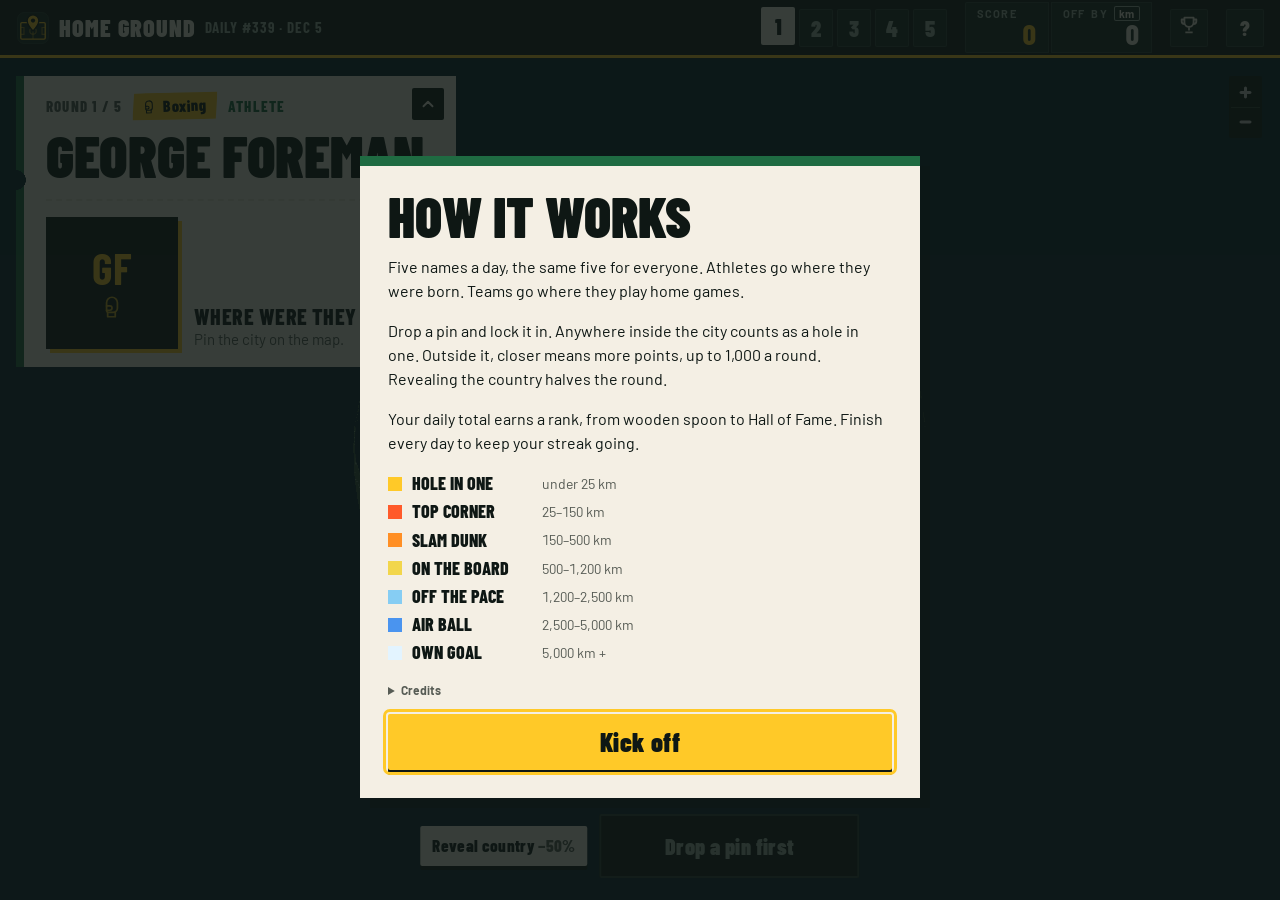
==== index.html @ 8869021a "Part 8: pitch logo in the header, favicons and share card Logo C in the final palette: header mark, " ====
<!doctype html>
<html lang="en">
<head>
<meta charset="utf-8">
<meta name="viewport" content="width=device-width, initial-scale=1, viewport-fit=cover">
<title>Home Ground</title>
<meta name="description" content="A daily sports geography game. Five famous athletes and teams; pin the city each one calls home.">
<meta name="theme-color" content="#0e1714">
<link rel="icon" href="favicon.svg" type="image/svg+xml">
<link rel="icon" href="brand/favicon-32.png" sizes="32x32" type="image/png">
<link rel="apple-touch-icon" href="brand/apple-touch-icon.png">
<meta property="og:type" content="website">
<meta property="og:title" content="Home Ground">
<meta property="og:description" content="Five famous names a day. Pin the city each one calls home.">
<meta property="og:url" content="https://willbrucee.github.io/home-ground/">
<meta property="og:image" content="https://willbrucee.github.io/home-ground/brand/og-image.png">
<meta property="og:image:width" content="1200">
<meta property="og:image:height" content="630">
<meta name="twitter:card" content="summary_large_image">
<!-- open the connection to the satellite tile server early -->
<link rel="preconnect" href="https://clarity.maptiles.arcgis.com" crossorigin>
<link rel="preconnect" href="https://fonts.googleapis.com">
<link rel="preconnect" href="https://fonts.gstatic.com" crossorigin>
<link rel="stylesheet" href="https://fonts.googleapis.com/css2?family=Barlow+Condensed:ital,wght@0,600;0,700;0,800;0,900;1,800&family=Barlow:wght@400;500;600;700&display=swap">
<link rel="stylesheet" href="vendor/maplibre-gl.css">
<link rel="stylesheet" href="css/style.css">
</head>
<body>

<!-- The map fills the whole screen. Everything else floats over it. -->
<main class="stage">
  <div id="map" aria-label="Map. Drag to pan, scroll or pinch to zoom, tap to drop your pin."></div>
  <canvas id="fx" aria-hidden="true"></canvas>
  <div id="flash" aria-hidden="true"></div>
</main>

<!-- Slim scoreboard strip -->
<header class="bar">
  <div class="brand">
    <!-- the logo: a pitch seen from above, with the pin breaking out of the centre spot -->
    <svg class="mark" viewBox="0 0 64 64" aria-hidden="true">
      <rect x="3" y="3" width="58" height="58" rx="12" class="tile"/>
      <rect x="9" y="22" width="46" height="31" rx="2" fill="none" stroke="currentColor" stroke-width="2.5"/>
      <path d="M32 22v31M9 31h6v13H9M55 31h-6v13h6" fill="none" stroke="currentColor" stroke-opacity="0.5" stroke-width="2"/>
      <circle cx="32" cy="37.5" r="6" fill="none" stroke="currentColor" stroke-opacity="0.5" stroke-width="2"/>
      <path d="M32 7c-6.1 0-11 4.9-11 10.9 0 8.1 11 19.6 11 19.6s11-11.5 11-19.6C43 11.9 38.1 7 32 7Z" fill="currentColor" stroke="var(--ink)" stroke-width="2.5" stroke-linejoin="round"/>
      <circle cx="32" cy="18" r="4" fill="var(--ink)"/>
    </svg>
    <span class="wordmark">Home Ground</span>
    <span class="dayno" id="puzzleNo">Daily #—</span>
  </div>
  <ol class="tracker" id="tracker" aria-label="Rounds"></ol>
  <div class="board" role="group" aria-label="Scoreboard">
    <div class="readout"><span>Score</span><b id="total">0</b></div>
    <div class="readout"><span>Off<span class="long"> by</span> <button class="unit" id="unitBtn">km</button></span><b id="distTotal">0</b></div>
    <div class="readout streak" id="streakBox" hidden><span>Streak</span><b id="streak">0</b></div>
  </div>
  <button class="square trophy" id="cabinetBtn" aria-label="Trophy cabinet" title="Trophy cabinet">
    <svg viewBox="0 0 24 24" aria-hidden="true"><path d="M7 4h10v5a5 5 0 0 1-10 0V4zM7 6H4v2a3 3 0 0 0 3 3M17 6h3v2a3 3 0 0 1-3 3M12 14v4M8 20h8"/></svg>
  </button>
  <button class="square" id="helpBtn" aria-label="How to play">?</button>
</header>

<!-- The question: a matchday ticket. Top-left on desktop, a bottom sheet on phones. Collapsible. -->
<article class="ticket" id="ticket" aria-live="polite">
  <button class="collapse" id="collapseBtn" aria-expanded="true" aria-controls="ticketBody">
    <span class="sr">Hide the question</span><svg viewBox="0 0 24 24" aria-hidden="true"><path d="M6 15l6-6 6 6"/></svg>
  </button>
  <div class="ticket-top">
    <span class="roundno" id="roundLbl">Round 1 of 5</span>
    <span class="tape" id="sportLbl">—</span>
    <span class="kind" id="kindLbl">Athlete</span>
  </div>
  <h1 class="who" id="who">Loading…</h1>
  <div class="ticket-body" id="ticketBody">
    <!-- athlete photo or team logo; falls back to an initials badge -->
    <figure class="portrait" id="portrait">
      <span class="initials" id="initials" aria-hidden="true"></span>
      <img id="portraitImg" alt="" width="160" height="160" loading="lazy" decoding="async">
      <button class="credit-btn" id="creditBtn" aria-label="Image credit" aria-expanded="false" hidden>i</button>
      <figcaption class="credit" id="credit" hidden></figcaption>
    </figure>
    <p class="ask" id="ask"></p>
  </div>
</article>

<!-- Guess controls, then (after a guess) the result panel. Filled in by game.js. -->
<section class="dock" id="dock" aria-live="polite"></section>

<div class="sheet" id="sheet" hidden></div>
<div class="toast" id="toast" hidden></div>
<div class="esri-mark" aria-hidden="true">Powered by Esri</div>

<script src="vendor/maplibre-gl.js"></script>
<script type="module" src="js/game.js"></script>
</body>
</html>
---- vendor/maplibre-gl.css ----
.maplibregl-map{font:12px/20px Helvetica Neue,Arial,Helvetica,sans-serif;overflow:hidden;position:relative;-webkit-tap-highlight-color:rgb(0 0 0/0)}.maplibregl-canvas{left:0;position:absolute;top:0}.maplibregl-map:fullscreen{height:100%;width:100%}.maplibregl-ctrl-group button.maplibregl-ctrl-compass{touch-action:none}.maplibregl-canvas-container.maplibregl-interactive,.maplibregl-ctrl-group button.maplibregl-ctrl-compass{cursor:grab;-webkit-user-select:none;-moz-user-select:none;user-select:none}.maplibregl-canvas-container.maplibregl-interactive.maplibregl-track-pointer{cursor:pointer}.maplibregl-canvas-container.maplibregl-interactive:active,.maplibregl-ctrl-group button.maplibregl-ctrl-compass:active{cursor:grabbing}.maplibregl-canvas-container.maplibregl-touch-zoom-rotate,.maplibregl-canvas-container.maplibregl-touch-zoom-rotate .maplibregl-canvas{touch-action:pan-x pan-y}.maplibregl-canvas-container.maplibregl-touch-drag-pan,.maplibregl-canvas-container.maplibregl-touch-drag-pan .maplibregl-canvas{touch-action:pinch-zoom}.maplibregl-canvas-container.maplibregl-touch-zoom-rotate.maplibregl-touch-drag-pan,.maplibregl-canvas-container.maplibregl-touch-zoom-rotate.maplibregl-touch-drag-pan .maplibregl-canvas{touch-action:none}.maplibregl-canvas-container.maplibregl-touch-drag-pan.maplibregl-cooperative-gestures,.maplibregl-canvas-container.maplibregl-touch-drag-pan.maplibregl-cooperative-gestures .maplibregl-canvas{touch-action:pan-x pan-y}.maplibregl-ctrl-bottom-left,.maplibregl-ctrl-bottom-right,.maplibregl-ctrl-top-left,.maplibregl-ctrl-top-right{pointer-events:none;position:absolute;z-index:2}.maplibregl-ctrl-top-left{left:0;top:0}.maplibregl-ctrl-top-right{right:0;top:0}.maplibregl-ctrl-bottom-left{bottom:0;left:0}.maplibregl-ctrl-bottom-right{bottom:0;right:0}.maplibregl-ctrl{clear:both;pointer-events:auto;transform:translate(0)}.maplibregl-ctrl-top-left .maplibregl-ctrl{float:left;margin:10px 0 0 10px}.maplibregl-ctrl-top-right .maplibregl-ctrl{float:right;margin:10px 10px 0 0}.maplibregl-ctrl-bottom-left .maplibregl-ctrl{float:left;margin:0 0 10px 10px}.maplibregl-ctrl-bottom-right .maplibregl-ctrl{float:right;margin:0 10px 10px 0}.maplibregl-ctrl-group{background:#fff;border-radius:4px}.maplibregl-ctrl-group:not(:empty){box-shadow:0 0 0 2px rgba(0,0,0,.1)}@media (forced-colors:active){.maplibregl-ctrl-group:not(:empty){box-shadow:0 0 0 2px ButtonText}}.maplibregl-ctrl-group button{background-color:transparent;border:0;box-sizing:border-box;cursor:pointer;display:block;height:29px;outline:none;padding:0;width:29px}.maplibregl-ctrl-group button+button{border-top:1px solid #ddd}.maplibregl-ctrl button .maplibregl-ctrl-icon{background-position:50%;background-repeat:no-repeat;display:block;height:100%;width:100%}@media (forced-colors:active){.maplibregl-ctrl-icon{background-color:transparent}.maplibregl-ctrl-group button+button{border-top:1px solid ButtonText}}.maplibregl-ctrl button::-moz-focus-inner{border:0;padding:0}.maplibregl-ctrl-attrib-button:focus,.maplibregl-ctrl-group button:focus{box-shadow:0 0 2px 2px #0096ff}.maplibregl-ctrl button:disabled{cursor:not-allowed}.maplibregl-ctrl button:disabled .maplibregl-ctrl-icon{opacity:.25}@media (hover:hover){.maplibregl-ctrl button:not(:disabled):hover{background-color:rgb(0 0 0/5%)}}.maplibregl-ctrl button:not(:disabled):active{background-color:rgb(0 0 0/5%)}.maplibregl-ctrl-group button:focus:focus-visible{box-shadow:0 0 2px 2px #0096ff}.maplibregl-ctrl-group button:focus:not(:focus-visible){box-shadow:none}.maplibregl-ctrl-group button:focus:first-child{border-radius:4px 4px 0 0}.maplibregl-ctrl-group button:focus:last-child{border-radius:0 0 4px 4px}.maplibregl-ctrl-group button:focus:only-child{border-radius:inherit}.maplibregl-ctrl button.maplibregl-ctrl-zoom-out .maplibregl-ctrl-icon{background-image:url("data:image/svg+xml;charset=utf-8,%3Csvg xmlns='http://www.w3.org/2000/svg' width='29' height='29' fill='%23333' viewBox='0 0 29 29'%3E%3Cpath d='M10 13c-.75 0-1.5.75-1.5 1.5S9.25 16 10 16h9c.75 0 1.5-.75 1.5-1.5S19.75 13 19 13z'/%3E%3C/svg%3E")}.maplibregl-ctrl button.maplibregl-ctrl-zoom-in .maplibregl-ctrl-icon{background-image:url("data:image/svg+xml;charset=utf-8,%3Csvg xmlns='http://www.w3.org/2000/svg' width='29' height='29' fill='%23333' viewBox='0 0 29 29'%3E%3Cpath d='M14.5 8.5c-.75 0-1.5.75-1.5 1.5v3h-3c-.75 0-1.5.75-1.5 1.5S9.25 16 10 16h3v3c0 .75.75 1.5 1.5 1.5S16 19.75 16 19v-3h3c.75 0 1.5-.75 1.5-1.5S19.75 13 19 13h-3v-3c0-.75-.75-1.5-1.5-1.5'/%3E%3C/svg%3E")}@media (forced-colors:active){.maplibregl-ctrl button.maplibregl-ctrl-zoom-out .maplibregl-ctrl-icon{background-image:url("data:image/svg+xml;charset=utf-8,%3Csvg xmlns='http://www.w3.org/2000/svg' width='29' height='29' fill='%23fff' viewBox='0 0 29 29'%3E%3Cpath d='M10 13c-.75 0-1.5.75-1.5 1.5S9.25 16 10 16h9c.75 0 1.5-.75 1.5-1.5S19.75 13 19 13z'/%3E%3C/svg%3E")}.maplibregl-ctrl button.maplibregl-ctrl-zoom-in .maplibregl-ctrl-icon{background-image:url("data:image/svg+xml;charset=utf-8,%3Csvg xmlns='http://www.w3.org/2000/svg' width='29' height='29' fill='%23fff' viewBox='0 0 29 29'%3E%3Cpath d='M14.5 8.5c-.75 0-1.5.75-1.5 1.5v3h-3c-.75 0-1.5.75-1.5 1.5S9.25 16 10 16h3v3c0 .75.75 1.5 1.5 1.5S16 19.75 16 19v-3h3c.75 0 1.5-.75 1.5-1.5S19.75 13 19 13h-3v-3c0-.75-.75-1.5-1.5-1.5'/%3E%3C/svg%3E")}}@media (forced-colors:active) and (prefers-color-scheme:light){.maplibregl-ctrl button.maplibregl-ctrl-zoom-out .maplibregl-ctrl-icon{background-image:url("data:image/svg+xml;charset=utf-8,%3Csvg xmlns='http://www.w3.org/2000/svg' width='29' height='29' viewBox='0 0 29 29'%3E%3Cpath d='M10 13c-.75 0-1.5.75-1.5 1.5S9.25 16 10 16h9c.75 0 1.5-.75 1.5-1.5S19.75 13 19 13z'/%3E%3C/svg%3E")}.maplibregl-ctrl button.maplibregl-ctrl-zoom-in .maplibregl-ctrl-icon{background-image:url("data:image/svg+xml;charset=utf-8,%3Csvg xmlns='http://www.w3.org/2000/svg' width='29' height='29' viewBox='0 0 29 29'%3E%3Cpath d='M14.5 8.5c-.75 0-1.5.75-1.5 1.5v3h-3c-.75 0-1.5.75-1.5 1.5S9.25 16 10 16h3v3c0 .75.75 1.5 1.5 1.5S16 19.75 16 19v-3h3c.75 0 1.5-.75 1.5-1.5S19.75 13 19 13h-3v-3c0-.75-.75-1.5-1.5-1.5'/%3E%3C/svg%3E")}}.maplibregl-ctrl button.maplibregl-ctrl-fullscreen .maplibregl-ctrl-icon{background-image:url("data:image/svg+xml;charset=utf-8,%3Csvg xmlns='http://www.w3.org/2000/svg' width='29' height='29' fill='%23333' viewBox='0 0 29 29'%3E%3Cpath d='M24 16v5.5c0 1.75-.75 2.5-2.5 2.5H16v-1l3-1.5-4-5.5 1-1 5.5 4 1.5-3zM6 16l1.5 3 5.5-4 1 1-4 5.5 3 1.5v1H7.5C5.75 24 5 23.25 5 21.5V16zm7-11v1l-3 1.5 4 5.5-1 1-5.5-4L6 13H5V7.5C5 5.75 5.75 5 7.5 5zm11 2.5c0-1.75-.75-2.5-2.5-2.5H16v1l3 1.5-4 5.5 1 1 5.5-4 1.5 3h1z'/%3E%3C/svg%3E")}.maplibregl-ctrl button.maplibregl-ctrl-shrink .maplibregl-ctrl-icon{background-image:url("data:image/svg+xml;charset=utf-8,%3Csvg xmlns='http://www.w3.org/2000/svg' width='29' height='29' viewBox='0 0 29 29'%3E%3Cpath d='M18.5 16c-1.75 0-2.5.75-2.5 2.5V24h1l1.5-3 5.5 4 1-1-4-5.5 3-1.5v-1zM13 18.5c0-1.75-.75-2.5-2.5-2.5H5v1l3 1.5L4 24l1 1 5.5-4 1.5 3h1zm3-8c0 1.75.75 2.5 2.5 2.5H24v-1l-3-1.5L25 5l-1-1-5.5 4L17 5h-1zM10.5 13c1.75 0 2.5-.75 2.5-2.5V5h-1l-1.5 3L5 4 4 5l4 5.5L5 12v1z'/%3E%3C/svg%3E")}@media (forced-colors:active){.maplibregl-ctrl button.maplibregl-ctrl-fullscreen .maplibregl-ctrl-icon{background-image:url("data:image/svg+xml;charset=utf-8,%3Csvg xmlns='http://www.w3.org/2000/svg' width='29' height='29' fill='%23fff' viewBox='0 0 29 29'%3E%3Cpath d='M24 16v5.5c0 1.75-.75 2.5-2.5 2.5H16v-1l3-1.5-4-5.5 1-1 5.5 4 1.5-3zM6 16l1.5 3 5.5-4 1 1-4 5.5 3 1.5v1H7.5C5.75 24 5 23.25 5 21.5V16zm7-11v1l-3 1.5 4 5.5-1 1-5.5-4L6 13H5V7.5C5 5.75 5.75 5 7.5 5zm11 2.5c0-1.75-.75-2.5-2.5-2.5H16v1l3 1.5-4 5.5 1 1 5.5-4 1.5 3h1z'/%3E%3C/svg%3E")}.maplibregl-ctrl button.maplibregl-ctrl-shrink .maplibregl-ctrl-icon{background-image:url("data:image/svg+xml;charset=utf-8,%3Csvg xmlns='http://www.w3.org/2000/svg' width='29' height='29' fill='%23fff' viewBox='0 0 29 29'%3E%3Cpath d='M18.5 16c-1.75 0-2.5.75-2.5 2.5V24h1l1.5-3 5.5 4 1-1-4-5.5 3-1.5v-1zM13 18.5c0-1.75-.75-2.5-2.5-2.5H5v1l3 1.5L4 24l1 1 5.5-4 1.5 3h1zm3-8c0 1.75.75 2.5 2.5 2.5H24v-1l-3-1.5L25 5l-1-1-5.5 4L17 5h-1zM10.5 13c1.75 0 2.5-.75 2.5-2.5V5h-1l-1.5 3L5 4 4 5l4 5.5L5 12v1z'/%3E%3C/svg%3E")}}@media (forced-colors:active) and (prefers-color-scheme:light){.maplibregl-ctrl button.maplibregl-ctrl-fullscreen .maplibregl-ctrl-icon{background-image:url("data:image/svg+xml;charset=utf-8,%3Csvg xmlns='http://www.w3.org/2000/svg' width='29' height='29' viewBox='0 0 29 29'%3E%3Cpath d='M24 16v5.5c0 1.75-.75 2.5-2.5 2.5H16v-1l3-1.5-4-5.5 1-1 5.5 4 1.5-3zM6 16l1.5 3 5.5-4 1 1-4 5.5 3 1.5v1H7.5C5.75 24 5 23.25 5 21.5V16zm7-11v1l-3 1.5 4 5.5-1 1-5.5-4L6 13H5V7.5C5 5.75 5.75 5 7.5 5zm11 2.5c0-1.75-.75-2.5-2.5-2.5H16v1l3 1.5-4 5.5 1 1 5.5-4 1.5 3h1z'/%3E%3C/svg%3E")}.maplibregl-ctrl button.maplibregl-ctrl-shrink .maplibregl-ctrl-icon{background-image:url("data:image/svg+xml;charset=utf-8,%3Csvg xmlns='http://www.w3.org/2000/svg' width='29' height='29' viewBox='0 0 29 29'%3E%3Cpath d='M18.5 16c-1.75 0-2.5.75-2.5 2.5V24h1l1.5-3 5.5 4 1-1-4-5.5 3-1.5v-1zM13 18.5c0-1.75-.75-2.5-2.5-2.5H5v1l3 1.5L4 24l1 1 5.5-4 1.5 3h1zm3-8c0 1.75.75 2.5 2.5 2.5H24v-1l-3-1.5L25 5l-1-1-5.5 4L17 5h-1zM10.5 13c1.75 0 2.5-.75 2.5-2.5V5h-1l-1.5 3L5 4 4 5l4 5.5L5 12v1z'/%3E%3C/svg%3E")}}.maplibregl-ctrl button.maplibregl-ctrl-compass .maplibregl-ctrl-icon{background-image:url("data:image/svg+xml;charset=utf-8,%3Csvg xmlns='http://www.w3.org/2000/svg' width='29' height='29' fill='%23333' viewBox='0 0 29 29'%3E%3Cpath d='m10.5 14 4-8 4 8z'/%3E%3Cpath fill='%23ccc' d='m10.5 16 4 8 4-8z'/%3E%3C/svg%3E")}@media (forced-colors:active){.maplibregl-ctrl button.maplibregl-ctrl-compass .maplibregl-ctrl-icon{background-image:url("data:image/svg+xml;charset=utf-8,%3Csvg xmlns='http://www.w3.org/2000/svg' width='29' height='29' fill='%23fff' viewBox='0 0 29 29'%3E%3Cpath d='m10.5 14 4-8 4 8z'/%3E%3Cpath fill='%23ccc' d='m10.5 16 4 8 4-8z'/%3E%3C/svg%3E")}}@media (forced-colors:active) and (prefers-color-scheme:light){.maplibregl-ctrl button.maplibregl-ctrl-compass .maplibregl-ctrl-icon{background-image:url("data:image/svg+xml;charset=utf-8,%3Csvg xmlns='http://www.w3.org/2000/svg' width='29' height='29' viewBox='0 0 29 29'%3E%3Cpath d='m10.5 14 4-8 4 8z'/%3E%3Cpath fill='%23ccc' d='m10.5 16 4 8 4-8z'/%3E%3C/svg%3E")}}.maplibregl-ctrl button.maplibregl-ctrl-globe .maplibregl-ctrl-icon{background-image:url("data:image/svg+xml;charset=utf-8,%3Csvg xmlns='http://www.w3.org/2000/svg' width='22' height='22' fill='none' stroke='%23333' viewBox='0 0 22 22'%3E%3Ccircle cx='11' cy='11' r='8.5'/%3E%3Cpath d='M17.5 11c0 4.819-3.02 8.5-6.5 8.5S4.5 15.819 4.5 11 7.52 2.5 11 2.5s6.5 3.681 6.5 8.5Z'/%3E%3Cpath d='M13.5 11c0 2.447-.331 4.64-.853 6.206-.262.785-.562 1.384-.872 1.777-.314.399-.58.517-.775.517s-.461-.118-.775-.517c-.31-.393-.61-.992-.872-1.777C8.831 15.64 8.5 13.446 8.5 11s.331-4.64.853-6.206c.262-.785.562-1.384.872-1.777.314-.399.58-.517.775-.517s.461.118.775.517c.31.393.61.992.872 1.777.522 1.565.853 3.76.853 6.206Z'/%3E%3Cpath d='M11 7.5c-1.909 0-3.622-.166-4.845-.428-.616-.132-1.08-.283-1.379-.434a1.3 1.3 0 0 1-.224-.138q.07-.058.224-.138c.299-.151.763-.302 1.379-.434C7.378 5.666 9.091 5.5 11 5.5s3.622.166 4.845.428c.616.132 1.08.283 1.379.434.105.053.177.1.224.138q-.07.058-.224.138c-.299.151-.763.302-1.379.434-1.223.262-2.936.428-4.845.428ZM4.486 6.436ZM11 16.5c-1.909 0-3.622-.166-4.845-.428-.616-.132-1.08-.283-1.379-.434a1.3 1.3 0 0 1-.224-.138 1.3 1.3 0 0 1 .224-.138c.299-.151.763-.302 1.379-.434C7.378 14.666 9.091 14.5 11 14.5s3.622.166 4.845.428c.616.132 1.08.283 1.379.434.105.053.177.1.224.138a1.3 1.3 0 0 1-.224.138c-.299.151-.763.302-1.379.434-1.223.262-2.936.428-4.845.428Zm-6.514-1.064ZM11 12.5c-2.46 0-4.672-.222-6.255-.574-.796-.177-1.406-.38-1.805-.59a1.5 1.5 0 0 1-.39-.272.3.3 0 0 1-.047-.064.3.3 0 0 1 .048-.064c.066-.073.189-.167.389-.272.399-.21 1.009-.413 1.805-.59C6.328 9.722 8.54 9.5 11 9.5s4.672.222 6.256.574c.795.177 1.405.38 1.804.59.2.105.323.2.39.272a.3.3 0 0 1 .047.064.3.3 0 0 1-.048.064 1.4 1.4 0 0 1-.389.272c-.399.21-1.009.413-1.804.59-1.584.352-3.796.574-6.256.574Zm-8.501-1.51v.002zm0 .018v.002zm17.002.002v-.002zm0-.018v-.002z'/%3E%3C/svg%3E")}.maplibregl-ctrl button.maplibregl-ctrl-globe-enabled .maplibregl-ctrl-icon{background-image:url("data:image/svg+xml;charset=utf-8,%3Csvg xmlns='http://www.w3.org/2000/svg' width='22' height='22' fill='none' stroke='%2333b5e5' viewBox='0 0 22 22'%3E%3Ccircle cx='11' cy='11' r='8.5'/%3E%3Cpath d='M17.5 11c0 4.819-3.02 8.5-6.5 8.5S4.5 15.819 4.5 11 7.52 2.5 11 2.5s6.5 3.681 6.5 8.5Z'/%3E%3Cpath d='M13.5 11c0 2.447-.331 4.64-.853 6.206-.262.785-.562 1.384-.872 1.777-.314.399-.58.517-.775.517s-.461-.118-.775-.517c-.31-.393-.61-.992-.872-1.777C8.831 15.64 8.5 13.446 8.5 11s.331-4.64.853-6.206c.262-.785.562-1.384.872-1.777.314-.399.58-.517.775-.517s.461.118.775.517c.31.393.61.992.872 1.777.522 1.565.853 3.76.853 6.206Z'/%3E%3Cpath d='M11 7.5c-1.909 0-3.622-.166-4.845-.428-.616-.132-1.08-.283-1.379-.434a1.3 1.3 0 0 1-.224-.138q.07-.058.224-.138c.299-.151.763-.302 1.379-.434C7.378 5.666 9.091 5.5 11 5.5s3.622.166 4.845.428c.616.132 1.08.283 1.379.434.105.053.177.1.224.138q-.07.058-.224.138c-.299.151-.763.302-1.379.434-1.223.262-2.936.428-4.845.428ZM4.486 6.436ZM11 16.5c-1.909 0-3.622-.166-4.845-.428-.616-.132-1.08-.283-1.379-.434a1.3 1.3 0 0 1-.224-.138 1.3 1.3 0 0 1 .224-.138c.299-.151.763-.302 1.379-.434C7.378 14.666 9.091 14.5 11 14.5s3.622.166 4.845.428c.616.132 1.08.283 1.379.434.105.053.177.1.224.138a1.3 1.3 0 0 1-.224.138c-.299.151-.763.302-1.379.434-1.223.262-2.936.428-4.845.428Zm-6.514-1.064ZM11 12.5c-2.46 0-4.672-.222-6.255-.574-.796-.177-1.406-.38-1.805-.59a1.5 1.5 0 0 1-.39-.272.3.3 0 0 1-.047-.064.3.3 0 0 1 .048-.064c.066-.073.189-.167.389-.272.399-.21 1.009-.413 1.805-.59C6.328 9.722 8.54 9.5 11 9.5s4.672.222 6.256.574c.795.177 1.405.38 1.804.59.2.105.323.2.39.272a.3.3 0 0 1 .047.064.3.3 0 0 1-.048.064 1.4 1.4 0 0 1-.389.272c-.399.21-1.009.413-1.804.59-1.584.352-3.796.574-6.256.574Zm-8.501-1.51v.002zm0 .018v.002zm17.002.002v-.002zm0-.018v-.002z'/%3E%3C/svg%3E")}.maplibregl-ctrl button.maplibregl-ctrl-terrain .maplibregl-ctrl-icon{background-image:url("data:image/svg+xml;charset=utf-8,%3Csvg xmlns='http://www.w3.org/2000/svg' width='22' height='22' fill='%23333' viewBox='0 0 22 22'%3E%3Cpath d='m1.754 13.406 4.453-4.851 3.09 3.09 3.281 3.277.969-.969-3.309-3.312 3.844-4.121 6.148 6.886h1.082v-.855l-7.207-8.07-4.84 5.187L6.169 6.57l-5.48 5.965v.871ZM.688 16.844h20.625v1.375H.688Zm0 0'/%3E%3C/svg%3E")}.maplibregl-ctrl button.maplibregl-ctrl-terrain-enabled .maplibregl-ctrl-icon{background-image:url("data:image/svg+xml;charset=utf-8,%3Csvg xmlns='http://www.w3.org/2000/svg' width='22' height='22' fill='%2333b5e5' viewBox='0 0 22 22'%3E%3Cpath d='m1.754 13.406 4.453-4.851 3.09 3.09 3.281 3.277.969-.969-3.309-3.312 3.844-4.121 6.148 6.886h1.082v-.855l-7.207-8.07-4.84 5.187L6.169 6.57l-5.48 5.965v.871ZM.688 16.844h20.625v1.375H.688Zm0 0'/%3E%3C/svg%3E")}.maplibregl-ctrl button.maplibregl-ctrl-geolocate .maplibregl-ctrl-icon{background-image:url("data:image/svg+xml;charset=utf-8,%3Csvg xmlns='http://www.w3.org/2000/svg' width='29' height='29' fill='%23333' viewBox='0 0 20 20'%3E%3Cpath d='M10 4C9 4 9 5 9 5v.1A5 5 0 0 0 5.1 9H5s-1 0-1 1 1 1 1 1h.1A5 5 0 0 0 9 14.9v.1s0 1 1 1 1-1 1-1v-.1a5 5 0 0 0 3.9-3.9h.1s1 0 1-1-1-1-1-1h-.1A5 5 0 0 0 11 5.1V5s0-1-1-1m0 2.5a3.5 3.5 0 1 1 0 7 3.5 3.5 0 1 1 0-7'/%3E%3Ccircle cx='10' cy='10' r='2'/%3E%3C/svg%3E")}.maplibregl-ctrl button.maplibregl-ctrl-geolocate:disabled .maplibregl-ctrl-icon{background-image:url("data:image/svg+xml;charset=utf-8,%3Csvg xmlns='http://www.w3.org/2000/svg' width='29' height='29' fill='%23aaa' viewBox='0 0 20 20'%3E%3Cpath d='M10 4C9 4 9 5 9 5v.1A5 5 0 0 0 5.1 9H5s-1 0-1 1 1 1 1 1h.1A5 5 0 0 0 9 14.9v.1s0 1 1 1 1-1 1-1v-.1a5 5 0 0 0 3.9-3.9h.1s1 0 1-1-1-1-1-1h-.1A5 5 0 0 0 11 5.1V5s0-1-1-1m0 2.5a3.5 3.5 0 1 1 0 7 3.5 3.5 0 1 1 0-7'/%3E%3Ccircle cx='10' cy='10' r='2'/%3E%3Cpath fill='red' d='m14 5 1 1-9 9-1-1z'/%3E%3C/svg%3E")}.maplibregl-ctrl button.maplibregl-ctrl-geolocate.maplibregl-ctrl-geolocate-active .maplibregl-ctrl-icon{background-image:url("data:image/svg+xml;charset=utf-8,%3Csvg xmlns='http://www.w3.org/2000/svg' width='29' height='29' fill='%2333b5e5' viewBox='0 0 20 20'%3E%3Cpath d='M10 4C9 4 9 5 9 5v.1A5 5 0 0 0 5.1 9H5s-1 0-1 1 1 1 1 1h.1A5 5 0 0 0 9 14.9v.1s0 1 1 1 1-1 1-1v-.1a5 5 0 0 0 3.9-3.9h.1s1 0 1-1-1-1-1-1h-.1A5 5 0 0 0 11 5.1V5s0-1-1-1m0 2.5a3.5 3.5 0 1 1 0 7 3.5 3.5 0 1 1 0-7'/%3E%3Ccircle cx='10' cy='10' r='2'/%3E%3C/svg%3E")}.maplibregl-ctrl button.maplibregl-ctrl-geolocate.maplibregl-ctrl-geolocate-active-error .maplibregl-ctrl-icon{background-image:url("data:image/svg+xml;charset=utf-8,%3Csvg xmlns='http://www.w3.org/2000/svg' width='29' height='29' fill='%23e58978' viewBox='0 0 20 20'%3E%3Cpath d='M10 4C9 4 9 5 9 5v.1A5 5 0 0 0 5.1 9H5s-1 0-1 1 1 1 1 1h.1A5 5 0 0 0 9 14.9v.1s0 1 1 1 1-1 1-1v-.1a5 5 0 0 0 3.9-3.9h.1s1 0 1-1-1-1-1-1h-.1A5 5 0 0 0 11 5.1V5s0-1-1-1m0 2.5a3.5 3.5 0 1 1 0 7 3.5 3.5 0 1 1 0-7'/%3E%3Ccircle cx='10' cy='10' r='2'/%3E%3C/svg%3E")}.maplibregl-ctrl button.maplibregl-ctrl-geolocate.maplibregl-ctrl-geolocate-background .maplibregl-ctrl-icon{background-image:url("data:image/svg+xml;charset=utf-8,%3Csvg xmlns='http://www.w3.org/2000/svg' width='29' height='29' fill='%2333b5e5' viewBox='0 0 20 20'%3E%3Cpath d='M10 4C9 4 9 5 9 5v.1A5 5 0 0 0 5.1 9H5s-1 0-1 1 1 1 1 1h.1A5 5 0 0 0 9 14.9v.1s0 1 1 1 1-1 1-1v-.1a5 5 0 0 0 3.9-3.9h.1s1 0 1-1-1-1-1-1h-.1A5 5 0 0 0 11 5.1V5s0-1-1-1m0 2.5a3.5 3.5 0 1 1 0 7 3.5 3.5 0 1 1 0-7'/%3E%3C/svg%3E")}.maplibregl-ctrl button.maplibregl-ctrl-geolocate.maplibregl-ctrl-geolocate-background-error .maplibregl-ctrl-icon{background-image:url("data:image/svg+xml;charset=utf-8,%3Csvg xmlns='http://www.w3.org/2000/svg' width='29' height='29' fill='%23e54e33' viewBox='0 0 20 20'%3E%3Cpath d='M10 4C9 4 9 5 9 5v.1A5 5 0 0 0 5.1 9H5s-1 0-1 1 1 1 1 1h.1A5 5 0 0 0 9 14.9v.1s0 1 1 1 1-1 1-1v-.1a5 5 0 0 0 3.9-3.9h.1s1 0 1-1-1-1-1-1h-.1A5 5 0 0 0 11 5.1V5s0-1-1-1m0 2.5a3.5 3.5 0 1 1 0 7 3.5 3.5 0 1 1 0-7'/%3E%3C/svg%3E")}.maplibregl-ctrl button.maplibregl-ctrl-geolocate.maplibregl-ctrl-geolocate-waiting .maplibregl-ctrl-icon{animation:maplibregl-spin 2s linear infinite}@media (forced-colors:active){.maplibregl-ctrl button.maplibregl-ctrl-geolocate .maplibregl-ctrl-icon{background-image:url("data:image/svg+xml;charset=utf-8,%3Csvg xmlns='http://www.w3.org/2000/svg' width='29' height='29' fill='%23fff' viewBox='0 0 20 20'%3E%3Cpath d='M10 4C9 4 9 5 9 5v.1A5 5 0 0 0 5.1 9H5s-1 0-1 1 1 1 1 1h.1A5 5 0 0 0 9 14.9v.1s0 1 1 1 1-1 1-1v-.1a5 5 0 0 0 3.9-3.9h.1s1 0 1-1-1-1-1-1h-.1A5 5 0 0 0 11 5.1V5s0-1-1-1m0 2.5a3.5 3.5 0 1 1 0 7 3.5 3.5 0 1 1 0-7'/%3E%3Ccircle cx='10' cy='10' r='2'/%3E%3C/svg%3E")}.maplibregl-ctrl button.maplibregl-ctrl-geolocate:disabled .maplibregl-ctrl-icon{background-image:url("data:image/svg+xml;charset=utf-8,%3Csvg xmlns='http://www.w3.org/2000/svg' width='29' height='29' fill='%23999' viewBox='0 0 20 20'%3E%3Cpath d='M10 4C9 4 9 5 9 5v.1A5 5 0 0 0 5.1 9H5s-1 0-1 1 1 1 1 1h.1A5 5 0 0 0 9 14.9v.1s0 1 1 1 1-1 1-1v-.1a5 5 0 0 0 3.9-3.9h.1s1 0 1-1-1-1-1-1h-.1A5 5 0 0 0 11 5.1V5s0-1-1-1m0 2.5a3.5 3.5 0 1 1 0 7 3.5 3.5 0 1 1 0-7'/%3E%3Ccircle cx='10' cy='10' r='2'/%3E%3Cpath fill='red' d='m14 5 1 1-9 9-1-1z'/%3E%3C/svg%3E")}.maplibregl-ctrl button.maplibregl-ctrl-geolocate.maplibregl-ctrl-geolocate-active .maplibregl-ctrl-icon{background-image:url("data:image/svg+xml;charset=utf-8,%3Csvg xmlns='http://www.w3.org/2000/svg' width='29' height='29' fill='%2333b5e5' viewBox='0 0 20 20'%3E%3Cpath d='M10 4C9 4 9 5 9 5v.1A5 5 0 0 0 5.1 9H5s-1 0-1 1 1 1 1 1h.1A5 5 0 0 0 9 14.9v.1s0 1 1 1 1-1 1-1v-.1a5 5 0 0 0 3.9-3.9h.1s1 0 1-1-1-1-1-1h-.1A5 5 0 0 0 11 5.1V5s0-1-1-1m0 2.5a3.5 3.5 0 1 1 0 7 3.5 3.5 0 1 1 0-7'/%3E%3Ccircle cx='10' cy='10' r='2'/%3E%3C/svg%3E")}.maplibregl-ctrl button.maplibregl-ctrl-geolocate.maplibregl-ctrl-geolocate-active-error .maplibregl-ctrl-icon{background-image:url("data:image/svg+xml;charset=utf-8,%3Csvg xmlns='http://www.w3.org/2000/svg' width='29' height='29' fill='%23e58978' viewBox='0 0 20 20'%3E%3Cpath d='M10 4C9 4 9 5 9 5v.1A5 5 0 0 0 5.1 9H5s-1 0-1 1 1 1 1 1h.1A5 5 0 0 0 9 14.9v.1s0 1 1 1 1-1 1-1v-.1a5 5 0 0 0 3.9-3.9h.1s1 0 1-1-1-1-1-1h-.1A5 5 0 0 0 11 5.1V5s0-1-1-1m0 2.5a3.5 3.5 0 1 1 0 7 3.5 3.5 0 1 1 0-7'/%3E%3Ccircle cx='10' cy='10' r='2'/%3E%3C/svg%3E")}.maplibregl-ctrl button.maplibregl-ctrl-geolocate.maplibregl-ctrl-geolocate-background .maplibregl-ctrl-icon{background-image:url("data:image/svg+xml;charset=utf-8,%3Csvg xmlns='http://www.w3.org/2000/svg' width='29' height='29' fill='%2333b5e5' viewBox='0 0 20 20'%3E%3Cpath d='M10 4C9 4 9 5 9 5v.1A5 5 0 0 0 5.1 9H5s-1 0-1 1 1 1 1 1h.1A5 5 0 0 0 9 14.9v.1s0 1 1 1 1-1 1-1v-.1a5 5 0 0 0 3.9-3.9h.1s1 0 1-1-1-1-1-1h-.1A5 5 0 0 0 11 5.1V5s0-1-1-1m0 2.5a3.5 3.5 0 1 1 0 7 3.5 3.5 0 1 1 0-7'/%3E%3C/svg%3E")}.maplibregl-ctrl button.maplibregl-ctrl-geolocate.maplibregl-ctrl-geolocate-background-error .maplibregl-ctrl-icon{background-image:url("data:image/svg+xml;charset=utf-8,%3Csvg xmlns='http://www.w3.org/2000/svg' width='29' height='29' fill='%23e54e33' viewBox='0 0 20 20'%3E%3Cpath d='M10 4C9 4 9 5 9 5v.1A5 5 0 0 0 5.1 9H5s-1 0-1 1 1 1 1 1h.1A5 5 0 0 0 9 14.9v.1s0 1 1 1 1-1 1-1v-.1a5 5 0 0 0 3.9-3.9h.1s1 0 1-1-1-1-1-1h-.1A5 5 0 0 0 11 5.1V5s0-1-1-1m0 2.5a3.5 3.5 0 1 1 0 7 3.5 3.5 0 1 1 0-7'/%3E%3C/svg%3E")}}@media (forced-colors:active) and (prefers-color-scheme:light){.maplibregl-ctrl button.maplibregl-ctrl-geolocate .maplibregl-ctrl-icon{background-image:url("data:image/svg+xml;charset=utf-8,%3Csvg xmlns='http://www.w3.org/2000/svg' width='29' height='29' viewBox='0 0 20 20'%3E%3Cpath d='M10 4C9 4 9 5 9 5v.1A5 5 0 0 0 5.1 9H5s-1 0-1 1 1 1 1 1h.1A5 5 0 0 0 9 14.9v.1s0 1 1 1 1-1 1-1v-.1a5 5 0 0 0 3.9-3.9h.1s1 0 1-1-1-1-1-1h-.1A5 5 0 0 0 11 5.1V5s0-1-1-1m0 2.5a3.5 3.5 0 1 1 0 7 3.5 3.5 0 1 1 0-7'/%3E%3Ccircle cx='10' cy='10' r='2'/%3E%3C/svg%3E")}.maplibregl-ctrl button.maplibregl-ctrl-geolocate:disabled .maplibregl-ctrl-icon{background-image:url("data:image/svg+xml;charset=utf-8,%3Csvg xmlns='http://www.w3.org/2000/svg' width='29' height='29' fill='%23666' viewBox='0 0 20 20'%3E%3Cpath d='M10 4C9 4 9 5 9 5v.1A5 5 0 0 0 5.1 9H5s-1 0-1 1 1 1 1 1h.1A5 5 0 0 0 9 14.9v.1s0 1 1 1 1-1 1-1v-.1a5 5 0 0 0 3.9-3.9h.1s1 0 1-1-1-1-1-1h-.1A5 5 0 0 0 11 5.1V5s0-1-1-1m0 2.5a3.5 3.5 0 1 1 0 7 3.5 3.5 0 1 1 0-7'/%3E%3Ccircle cx='10' cy='10' r='2'/%3E%3Cpath fill='red' d='m14 5 1 1-9 9-1-1z'/%3E%3C/svg%3E")}}@keyframes maplibregl-spin{0%{transform:rotate(0deg)}to{transform:rotate(1turn)}}a.maplibregl-ctrl-logo{background-image:url("data:image/svg+xml;charset=utf-8,%3Csvg xmlns='http://www.w3.org/2000/svg' width='88' height='23' fill='none'%3E%3Cpath fill='%23000' fill-opacity='.4' fill-rule='evenodd' d='M17.408 16.796h-1.827l2.501-12.095h.198l3.324 6.533.988 2.19.988-2.19 3.258-6.533h.181l2.6 12.095h-1.81l-1.218-5.644-.362-1.71-.658 1.71-2.929 5.644h-.098l-2.914-5.644-.757-1.71-.345 1.71zm1.958-3.42-.726 3.663a1.255 1.255 0 0 1-1.232 1.011h-1.827a1.255 1.255 0 0 1-1.229-1.509l2.501-12.095a1.255 1.255 0 0 1 1.23-1.001h.197a1.25 1.25 0 0 1 1.12.685l3.19 6.273 3.125-6.263a1.25 1.25 0 0 1 1.123-.695h.181a1.255 1.255 0 0 1 1.227.991l1.443 6.71a5 5 0 0 1 .314-.787l.009-.016a4.6 4.6 0 0 1 1.777-1.887c.782-.46 1.668-.667 2.611-.667a4.6 4.6 0 0 1 1.7.32l.306.134c.21-.16.474-.256.759-.256h1.694a1.255 1.255 0 0 1 1.212.925 1.255 1.255 0 0 1 1.212-.925h1.711c.284 0 .545.094.755.252.613-.3 1.312-.45 2.075-.45 1.356 0 2.557.445 3.482 1.4q.47.48.763 1.064V4.701a1.255 1.255 0 0 1 1.255-1.255h1.86A1.255 1.255 0 0 1 54.44 4.7v9.194h2.217c.19 0 .37.043.532.118v-4.77c0-.356.147-.678.385-.906a2.42 2.42 0 0 1-.682-1.71c0-.665.267-1.253.735-1.7a2.45 2.45 0 0 1 1.722-.674 2.43 2.43 0 0 1 1.705.675q.318.302.504.683V4.7a1.255 1.255 0 0 1 1.255-1.255h1.744A1.255 1.255 0 0 1 65.812 4.7v3.335a4.8 4.8 0 0 1 1.526-.246c.938 0 1.817.214 2.59.69a4.47 4.47 0 0 1 1.67 1.743v-.98a1.255 1.255 0 0 1 1.256-1.256h1.777c.233 0 .451.064.639.174a3.4 3.4 0 0 1 1.567-.372c.346 0 .861.02 1.285.232a1.25 1.25 0 0 1 .689 1.004 4.7 4.7 0 0 1 .853-.588c.795-.44 1.675-.647 2.61-.647 1.385 0 2.65.39 3.525 1.396.836.938 1.168 2.173 1.168 3.528q-.001.515-.056 1.051a1.255 1.255 0 0 1-.947 1.09l.408.952a1.255 1.255 0 0 1-.477 1.552c-.418.268-.92.463-1.458.612-.613.171-1.304.244-2.049.244-1.06 0-2.043-.207-2.886-.698l-.015-.008c-.798-.48-1.419-1.135-1.818-1.963l-.004-.008a5.8 5.8 0 0 1-.548-2.512q0-.429.053-.843a1.3 1.3 0 0 1-.333-.086l-.166-.004c-.223 0-.426.062-.643.228-.03.024-.142.139-.142.59v3.883a1.255 1.255 0 0 1-1.256 1.256h-1.777a1.255 1.255 0 0 1-1.256-1.256V15.69l-.032.057a4.8 4.8 0 0 1-1.86 1.833 5.04 5.04 0 0 1-2.484.634 4.5 4.5 0 0 1-1.935-.424 1.25 1.25 0 0 1-.764.258h-1.71a1.255 1.255 0 0 1-1.256-1.255V7.687a2.4 2.4 0 0 1-.428.625c.253.23.412.561.412.93v7.553a1.255 1.255 0 0 1-1.256 1.255h-1.843a1.25 1.25 0 0 1-.894-.373c-.228.23-.544.373-.894.373H51.32a1.255 1.255 0 0 1-1.256-1.255v-1.251l-.061.117a4.7 4.7 0 0 1-1.782 1.884 4.77 4.77 0 0 1-2.485.67 5.6 5.6 0 0 1-1.485-.188l.009 2.764a1.255 1.255 0 0 1-1.255 1.259h-1.729a1.255 1.255 0 0 1-1.255-1.255v-3.537a1.255 1.255 0 0 1-1.167.793h-1.679a1.25 1.25 0 0 1-.77-.263 4.5 4.5 0 0 1-1.945.429c-.885 0-1.724-.21-2.495-.632l-.017-.01a5 5 0 0 1-1.081-.836 1.255 1.255 0 0 1-1.254 1.312h-1.81a1.255 1.255 0 0 1-1.228-.99l-.782-3.625-2.044 3.939a1.25 1.25 0 0 1-1.115.676h-.098a1.25 1.25 0 0 1-1.116-.68l-2.061-3.994zM35.92 16.63l.207-.114.223-.15q.493-.356.735-.785l.061-.118.033 1.332h1.678V9.242h-1.694l-.033 1.267q-.133-.329-.526-.658l-.032-.028a3.2 3.2 0 0 0-.668-.428l-.27-.12a3.3 3.3 0 0 0-1.235-.23q-1.136-.001-1.974.493a3.36 3.36 0 0 0-1.3 1.382q-.445.89-.444 2.074 0 1.2.51 2.107a3.8 3.8 0 0 0 1.382 1.381 3.9 3.9 0 0 0 1.893.477q.795 0 1.455-.33zm-2.789-5.38q-.576.675-.575 1.762 0 1.102.559 1.794.576.675 1.645.675a2.25 2.25 0 0 0 .934-.19 2.2 2.2 0 0 0 .468-.29l.178-.161a2.2 2.2 0 0 0 .397-.561q.244-.5.244-1.15v-.115q0-.708-.296-1.267l-.043-.077a2.2 2.2 0 0 0-.633-.709l-.13-.086-.047-.028a2.1 2.1 0 0 0-1.073-.285q-1.052 0-1.629.692zm2.316 2.706c.163-.17.28-.407.28-.83v-.114c0-.292-.06-.508-.15-.68a.96.96 0 0 0-.353-.389.85.85 0 0 0-.464-.127c-.4 0-.56.114-.664.239l-.01.012c-.148.174-.275.45-.275.945 0 .506.122.801.27.99.097.11.266.224.68.224.303 0 .504-.09.687-.269zm7.545 1.705a2.6 2.6 0 0 0 .331.423q.319.33.755.548l.173.074q.65.255 1.49.255 1.02 0 1.844-.493a3.45 3.45 0 0 0 1.316-1.4q.493-.904.493-2.089 0-1.909-.988-2.913-.988-1.02-2.584-1.02-.898 0-1.575.347a3 3 0 0 0-.415.262l-.199.166a3.4 3.4 0 0 0-.64.82V9.242h-1.712v11.553h1.729l-.017-5.134zm.53-1.138q.206.29.48.5l.155.11.053.034q.51.296 1.119.297 1.07 0 1.645-.675.577-.69.576-1.762 0-1.119-.576-1.777-.558-.675-1.645-.675-.435 0-.835.16a2 2 0 0 0-.284.136 2 2 0 0 0-.363.254 2.2 2.2 0 0 0-.46.569l-.082.162a2.6 2.6 0 0 0-.213 1.072v.115q0 .707.296 1.267l.135.211zm.964-.818a1.1 1.1 0 0 0 .367.385.94.94 0 0 0 .476.118c.423 0 .59-.117.687-.23.159-.194.28-.478.28-.95 0-.53-.133-.8-.266-.952l-.021-.025c-.078-.094-.231-.221-.68-.221a1 1 0 0 0-.503.135l-.012.007a.86.86 0 0 0-.335.343c-.073.133-.132.324-.132.614v.115a1.4 1.4 0 0 0 .14.66zm15.7-6.222q.347-.346.346-.856a1.05 1.05 0 0 0-.345-.79 1.18 1.18 0 0 0-.84-.329q-.51 0-.855.33a1.05 1.05 0 0 0-.346.79q0 .51.346.855.345.346.856.346.51 0 .839-.346zm4.337 9.314.033-1.332q.191.403.59.747l.098.081a4 4 0 0 0 .316.224l.223.122a3.2 3.2 0 0 0 1.44.322 3.8 3.8 0 0 0 1.875-.477 3.5 3.5 0 0 0 1.382-1.366q.527-.89.526-2.09 0-1.184-.444-2.073a3.24 3.24 0 0 0-1.283-1.399q-.823-.51-1.942-.51a3.5 3.5 0 0 0-1.527.344l-.086.043-.165.09a3 3 0 0 0-.33.214q-.432.315-.656.707a2 2 0 0 0-.099.198l.082-1.283V4.701h-1.744v12.095zm.473-2.509a2.5 2.5 0 0 0 .566.7q.117.098.245.18l.144.08a2.1 2.1 0 0 0 .975.232q1.07 0 1.645-.675.576-.69.576-1.778 0-1.102-.576-1.777-.56-.691-1.645-.692a2.2 2.2 0 0 0-1.015.235q-.22.113-.415.282l-.15.142a2.1 2.1 0 0 0-.42.594q-.223.479-.223 1.1v.115q0 .705.293 1.26zm2.616-.293c.157-.191.28-.479.28-.967 0-.51-.13-.79-.276-.961l-.021-.026c-.082-.1-.232-.225-.67-.225a.87.87 0 0 0-.681.279l-.012.011c-.154.155-.274.38-.274.807v.115c0 .285.057.499.144.669a1.1 1.1 0 0 0 .367.405c.137.082.28.123.455.123.423 0 .59-.118.686-.23zm8.266-3.013q.345-.13.724-.14l.069-.002q.493 0 .642.099l.247-1.794q-.196-.099-.717-.099a2.3 2.3 0 0 0-.545.063 2 2 0 0 0-.411.148 2.2 2.2 0 0 0-.4.249 2.5 2.5 0 0 0-.485.499 2.7 2.7 0 0 0-.32.581l-.05.137v-1.48h-1.778v7.553h1.777v-3.884q0-.546.159-.943a1.5 1.5 0 0 1 .466-.636 2.5 2.5 0 0 1 .399-.253 2 2 0 0 1 .224-.099zm9.784 2.656.05-.922q0-1.743-.856-2.698-.838-.97-2.584-.97-1.119-.001-2.007.493a3.46 3.46 0 0 0-1.4 1.382q-.493.906-.493 2.106 0 1.07.428 1.975.428.89 1.332 1.432.906.526 2.255.526.973 0 1.668-.185l.044-.012.135-.04q.613-.184.984-.421l-.542-1.267q-.3.162-.642.274l-.297.087q-.51.131-1.3.131-.954 0-1.497-.444a1.6 1.6 0 0 1-.192-.193q-.366-.44-.512-1.234l-.004-.021zm-5.427-1.256-.003.022h3.752v-.138q-.011-.727-.288-1.118a1 1 0 0 0-.156-.176q-.46-.428-1.316-.428-.986 0-1.494.604-.379.45-.494 1.234zm-27.053 2.77V4.7h-1.86v12.095h5.333V15.15zm7.103-5.908v7.553h-1.843V9.242h1.843z'/%3E%3Cpath fill='%23fff' d='m19.63 11.151-.757-1.71-.345 1.71-1.12 5.644h-1.827L18.083 4.7h.197l3.325 6.533.988 2.19.988-2.19L26.839 4.7h.181l2.6 12.095h-1.81l-1.218-5.644-.362-1.71-.658 1.71-2.93 5.644h-.098l-2.913-5.644zm14.836 5.81q-1.02 0-1.893-.478a3.8 3.8 0 0 1-1.381-1.382q-.51-.906-.51-2.106 0-1.185.444-2.074a3.36 3.36 0 0 1 1.3-1.382q.839-.494 1.974-.494a3.3 3.3 0 0 1 1.234.231 3.3 3.3 0 0 1 .97.575q.396.33.527.659l.033-1.267h1.694v7.553H37.18l-.033-1.332q-.279.593-1.02 1.053a3.17 3.17 0 0 1-1.662.444zm.296-1.482q.938 0 1.58-.642.642-.66.642-1.711v-.115q0-.708-.296-1.267a2.2 2.2 0 0 0-.807-.872 2.1 2.1 0 0 0-1.119-.313q-1.053 0-1.629.692-.575.675-.575 1.76 0 1.103.559 1.795.577.675 1.645.675zm6.521-6.237h1.711v1.4q.906-1.597 2.83-1.597 1.596 0 2.584 1.02.988 1.005.988 2.914 0 1.185-.493 2.09a3.46 3.46 0 0 1-1.316 1.399 3.5 3.5 0 0 1-1.844.493q-.954 0-1.662-.329a2.67 2.67 0 0 1-1.086-.97l.017 5.134h-1.728zm4.048 6.22q1.07 0 1.645-.674.577-.69.576-1.762 0-1.119-.576-1.777-.558-.675-1.645-.675-.592 0-1.12.296-.51.28-.822.823-.296.527-.296 1.234v.115q0 .708.296 1.267.313.543.823.855.51.296 1.119.297z'/%3E%3Cpath fill='%23e1e3e9' d='M51.325 4.7h1.86v10.45h3.473v1.646h-5.333zm7.12 4.542h1.843v7.553h-1.843zm.905-1.415a1.16 1.16 0 0 1-.856-.346 1.17 1.17 0 0 1-.346-.856 1.05 1.05 0 0 1 .346-.79q.346-.329.856-.329.494 0 .839.33a1.05 1.05 0 0 1 .345.79 1.16 1.16 0 0 1-.345.855q-.33.346-.84.346zm7.875 9.133a3.17 3.17 0 0 1-1.662-.444q-.723-.46-1.004-1.053l-.033 1.332h-1.71V4.701h1.743v4.657l-.082 1.283q.279-.658 1.086-1.119a3.5 3.5 0 0 1 1.778-.477q1.119 0 1.942.51a3.24 3.24 0 0 1 1.283 1.4q.445.888.444 2.072 0 1.201-.526 2.09a3.5 3.5 0 0 1-1.382 1.366 3.8 3.8 0 0 1-1.876.477zm-.296-1.481q1.069 0 1.645-.675.577-.69.577-1.778 0-1.102-.577-1.776-.56-.691-1.645-.692a2.12 2.12 0 0 0-1.58.659q-.642.641-.642 1.694v.115q0 .71.296 1.267a2.4 2.4 0 0 0 .807.872 2.1 2.1 0 0 0 1.119.313zm5.927-6.237h1.777v1.481q.263-.757.856-1.217a2.14 2.14 0 0 1 1.349-.46q.527 0 .724.098l-.247 1.794q-.149-.099-.642-.099-.774 0-1.416.494-.626.493-.626 1.58v3.883h-1.777V9.242zm9.534 7.718q-1.35 0-2.255-.526-.904-.543-1.332-1.432a4.6 4.6 0 0 1-.428-1.975q0-1.2.493-2.106a3.46 3.46 0 0 1 1.4-1.382q.889-.495 2.007-.494 1.744 0 2.584.97.855.956.856 2.7 0 .444-.05.92h-5.43q.18 1.005.708 1.45.542.443 1.497.443.79 0 1.3-.131a4 4 0 0 0 .938-.362l.542 1.267q-.411.263-1.119.46-.708.198-1.711.197zm1.596-4.558q.016-1.02-.444-1.432-.46-.428-1.316-.428-1.728 0-1.991 1.86z'/%3E%3Cpath d='M5.074 15.948a.484.657 0 0 0-.486.659v1.84a.484.657 0 0 0 .486.659h4.101a.484.657 0 0 0 .486-.659v-1.84a.484.657 0 0 0-.486-.659zm3.56 1.16H5.617v.838h3.017z' style='fill:%23fff;fill-rule:evenodd;stroke-width:1.03600001'/%3E%3Cg style='stroke-width:1.12603545'%3E%3Cpath d='M-9.408-1.416c-3.833-.025-7.056 2.912-7.08 6.615-.02 3.08 1.653 4.832 3.107 6.268.903.892 1.721 1.74 2.32 2.902l-.525-.004c-.543-.003-.992.304-1.24.639a1.87 1.87 0 0 0-.362 1.121l-.011 1.877c-.003.402.104.787.347 1.125.244.338.688.653 1.23.656l4.142.028c.542.003.99-.306 1.238-.641a1.87 1.87 0 0 0 .363-1.121l.012-1.875a1.87 1.87 0 0 0-.348-1.127c-.243-.338-.688-.653-1.23-.656l-.518-.004c.597-1.145 1.425-1.983 2.348-2.87 1.473-1.414 3.18-3.149 3.2-6.226-.016-3.59-2.923-6.684-6.993-6.707m-.006 1.1v.002c3.274.02 5.92 2.532 5.9 5.6-.017 2.706-1.39 4.026-2.863 5.44-1.034.994-2.118 2.033-2.814 3.633-.018.041-.052.055-.075.065q-.013.004-.02.01a.34.34 0 0 1-.226.084.34.34 0 0 1-.224-.086l-.092-.077c-.699-1.615-1.768-2.669-2.781-3.67-1.454-1.435-2.797-2.762-2.78-5.478.02-3.067 2.7-5.545 5.975-5.523m-.02 2.826c-1.62-.01-2.944 1.315-2.955 2.96-.01 1.646 1.295 2.988 2.916 2.999h.002c1.621.01 2.943-1.316 2.953-2.961.011-1.646-1.294-2.988-2.916-2.998m-.005 1.1c1.017.006 1.829.83 1.822 1.89s-.83 1.874-1.848 1.867c-1.018-.006-1.829-.83-1.822-1.89s.83-1.874 1.848-1.868m-2.155 11.857 4.14.025c.271.002.49.305.487.676l-.013 1.875c-.003.37-.224.67-.495.668l-4.14-.025c-.27-.002-.487-.306-.485-.676l.012-1.875c.003-.37.224-.67.494-.668' style='color:%23000;font-style:normal;font-variant:normal;font-weight:400;font-stretch:normal;font-size:medium;line-height:normal;font-family:sans-serif;font-variant-ligatures:normal;font-variant-position:normal;font-variant-caps:normal;font-variant-numeric:normal;font-variant-alternates:normal;font-feature-settings:normal;text-indent:0;text-align:start;text-decoration:none;text-decoration-line:none;text-decoration-style:solid;text-decoration-color:%23000;letter-spacing:normal;word-spacing:normal;text-transform:none;writing-mode:lr-tb;direction:ltr;text-orientation:mixed;dominant-baseline:auto;baseline-shift:baseline;text-anchor:start;white-space:normal;shape-padding:0;clip-rule:evenodd;display:inline;overflow:visible;visibility:visible;opacity:1;isolation:auto;mix-blend-mode:normal;color-interpolation:sRGB;color-interpolation-filters:linearRGB;solid-color:%23000;solid-opacity:1;vector-effect:none;fill:%23000;fill-opacity:.4;fill-rule:evenodd;stroke:none;stroke-width:2.47727823;stroke-linecap:butt;stroke-linejoin:miter;stroke-miterlimit:4;stroke-dasharray:none;stroke-dashoffset:0;stroke-opacity:1;color-rendering:auto;image-rendering:auto;shape-rendering:auto;text-rendering:auto' transform='translate(15.553 2.85)scale(.88807)'/%3E%3Cpath d='M-9.415-.316C-12.69-.338-15.37 2.14-15.39 5.207c-.017 2.716 1.326 4.041 2.78 5.477 1.013 1 2.081 2.055 2.78 3.67l.092.076a.34.34 0 0 0 .225.086.34.34 0 0 0 .227-.083l.019-.01c.022-.009.057-.024.074-.064.697-1.6 1.78-2.64 2.814-3.634 1.473-1.414 2.847-2.733 2.864-5.44.02-3.067-2.627-5.58-5.901-5.601m-.057 8.784c1.621.011 2.944-1.315 2.955-2.96.01-1.646-1.295-2.988-2.916-2.999-1.622-.01-2.945 1.315-2.955 2.96s1.295 2.989 2.916 3' style='clip-rule:evenodd;fill:%23e1e3e9;fill-opacity:1;fill-rule:evenodd;stroke:none;stroke-width:2.47727823;stroke-miterlimit:4;stroke-dasharray:none;stroke-opacity:.4' transform='translate(15.553 2.85)scale(.88807)'/%3E%3Cpath d='M-11.594 15.465c-.27-.002-.492.297-.494.668l-.012 1.876c-.003.371.214.673.485.675l4.14.027c.271.002.492-.298.495-.668l.012-1.877c.003-.37-.215-.672-.485-.674z' style='clip-rule:evenodd;fill:%23fff;fill-opacity:1;fill-rule:evenodd;stroke:none;stroke-width:2.47727823;stroke-miterlimit:4;stroke-dasharray:none;stroke-opacity:.4' transform='translate(15.553 2.85)scale(.88807)'/%3E%3C/g%3E%3C/svg%3E");background-repeat:no-repeat;cursor:pointer;display:block;height:23px;margin:0 0 -4px -4px;overflow:hidden;width:88px}a.maplibregl-ctrl-logo.maplibregl-compact{width:14px}@media (forced-colors:active){a.maplibregl-ctrl-logo{background-color:transparent;background-image:url("data:image/svg+xml;charset=utf-8,%3Csvg xmlns='http://www.w3.org/2000/svg' width='88' height='23' fill='none'%3E%3Cpath fill='%23000' fill-opacity='.4' fill-rule='evenodd' d='M17.408 16.796h-1.827l2.501-12.095h.198l3.324 6.533.988 2.19.988-2.19 3.258-6.533h.181l2.6 12.095h-1.81l-1.218-5.644-.362-1.71-.658 1.71-2.929 5.644h-.098l-2.914-5.644-.757-1.71-.345 1.71zm1.958-3.42-.726 3.663a1.255 1.255 0 0 1-1.232 1.011h-1.827a1.255 1.255 0 0 1-1.229-1.509l2.501-12.095a1.255 1.255 0 0 1 1.23-1.001h.197a1.25 1.25 0 0 1 1.12.685l3.19 6.273 3.125-6.263a1.25 1.25 0 0 1 1.123-.695h.181a1.255 1.255 0 0 1 1.227.991l1.443 6.71a5 5 0 0 1 .314-.787l.009-.016a4.6 4.6 0 0 1 1.777-1.887c.782-.46 1.668-.667 2.611-.667a4.6 4.6 0 0 1 1.7.32l.306.134c.21-.16.474-.256.759-.256h1.694a1.255 1.255 0 0 1 1.212.925 1.255 1.255 0 0 1 1.212-.925h1.711c.284 0 .545.094.755.252.613-.3 1.312-.45 2.075-.45 1.356 0 2.557.445 3.482 1.4q.47.48.763 1.064V4.701a1.255 1.255 0 0 1 1.255-1.255h1.86A1.255 1.255 0 0 1 54.44 4.7v9.194h2.217c.19 0 .37.043.532.118v-4.77c0-.356.147-.678.385-.906a2.42 2.42 0 0 1-.682-1.71c0-.665.267-1.253.735-1.7a2.45 2.45 0 0 1 1.722-.674 2.43 2.43 0 0 1 1.705.675q.318.302.504.683V4.7a1.255 1.255 0 0 1 1.255-1.255h1.744A1.255 1.255 0 0 1 65.812 4.7v3.335a4.8 4.8 0 0 1 1.526-.246c.938 0 1.817.214 2.59.69a4.47 4.47 0 0 1 1.67 1.743v-.98a1.255 1.255 0 0 1 1.256-1.256h1.777c.233 0 .451.064.639.174a3.4 3.4 0 0 1 1.567-.372c.346 0 .861.02 1.285.232a1.25 1.25 0 0 1 .689 1.004 4.7 4.7 0 0 1 .853-.588c.795-.44 1.675-.647 2.61-.647 1.385 0 2.65.39 3.525 1.396.836.938 1.168 2.173 1.168 3.528q-.001.515-.056 1.051a1.255 1.255 0 0 1-.947 1.09l.408.952a1.255 1.255 0 0 1-.477 1.552c-.418.268-.92.463-1.458.612-.613.171-1.304.244-2.049.244-1.06 0-2.043-.207-2.886-.698l-.015-.008c-.798-.48-1.419-1.135-1.818-1.963l-.004-.008a5.8 5.8 0 0 1-.548-2.512q0-.429.053-.843a1.3 1.3 0 0 1-.333-.086l-.166-.004c-.223 0-.426.062-.643.228-.03.024-.142.139-.142.59v3.883a1.255 1.255 0 0 1-1.256 1.256h-1.777a1.255 1.255 0 0 1-1.256-1.256V15.69l-.032.057a4.8 4.8 0 0 1-1.86 1.833 5.04 5.04 0 0 1-2.484.634 4.5 4.5 0 0 1-1.935-.424 1.25 1.25 0 0 1-.764.258h-1.71a1.255 1.255 0 0 1-1.256-1.255V7.687a2.4 2.4 0 0 1-.428.625c.253.23.412.561.412.93v7.553a1.255 1.255 0 0 1-1.256 1.255h-1.843a1.25 1.25 0 0 1-.894-.373c-.228.23-.544.373-.894.373H51.32a1.255 1.255 0 0 1-1.256-1.255v-1.251l-.061.117a4.7 4.7 0 0 1-1.782 1.884 4.77 4.77 0 0 1-2.485.67 5.6 5.6 0 0 1-1.485-.188l.009 2.764a1.255 1.255 0 0 1-1.255 1.259h-1.729a1.255 1.255 0 0 1-1.255-1.255v-3.537a1.255 1.255 0 0 1-1.167.793h-1.679a1.25 1.25 0 0 1-.77-.263 4.5 4.5 0 0 1-1.945.429c-.885 0-1.724-.21-2.495-.632l-.017-.01a5 5 0 0 1-1.081-.836 1.255 1.255 0 0 1-1.254 1.312h-1.81a1.255 1.255 0 0 1-1.228-.99l-.782-3.625-2.044 3.939a1.25 1.25 0 0 1-1.115.676h-.098a1.25 1.25 0 0 1-1.116-.68l-2.061-3.994zM35.92 16.63l.207-.114.223-.15q.493-.356.735-.785l.061-.118.033 1.332h1.678V9.242h-1.694l-.033 1.267q-.133-.329-.526-.658l-.032-.028a3.2 3.2 0 0 0-.668-.428l-.27-.12a3.3 3.3 0 0 0-1.235-.23q-1.136-.001-1.974.493a3.36 3.36 0 0 0-1.3 1.382q-.445.89-.444 2.074 0 1.2.51 2.107a3.8 3.8 0 0 0 1.382 1.381 3.9 3.9 0 0 0 1.893.477q.795 0 1.455-.33zm-2.789-5.38q-.576.675-.575 1.762 0 1.102.559 1.794.576.675 1.645.675a2.25 2.25 0 0 0 .934-.19 2.2 2.2 0 0 0 .468-.29l.178-.161a2.2 2.2 0 0 0 .397-.561q.244-.5.244-1.15v-.115q0-.708-.296-1.267l-.043-.077a2.2 2.2 0 0 0-.633-.709l-.13-.086-.047-.028a2.1 2.1 0 0 0-1.073-.285q-1.052 0-1.629.692zm2.316 2.706c.163-.17.28-.407.28-.83v-.114c0-.292-.06-.508-.15-.68a.96.96 0 0 0-.353-.389.85.85 0 0 0-.464-.127c-.4 0-.56.114-.664.239l-.01.012c-.148.174-.275.45-.275.945 0 .506.122.801.27.99.097.11.266.224.68.224.303 0 .504-.09.687-.269zm7.545 1.705a2.6 2.6 0 0 0 .331.423q.319.33.755.548l.173.074q.65.255 1.49.255 1.02 0 1.844-.493a3.45 3.45 0 0 0 1.316-1.4q.493-.904.493-2.089 0-1.909-.988-2.913-.988-1.02-2.584-1.02-.898 0-1.575.347a3 3 0 0 0-.415.262l-.199.166a3.4 3.4 0 0 0-.64.82V9.242h-1.712v11.553h1.729l-.017-5.134zm.53-1.138q.206.29.48.5l.155.11.053.034q.51.296 1.119.297 1.07 0 1.645-.675.577-.69.576-1.762 0-1.119-.576-1.777-.558-.675-1.645-.675-.435 0-.835.16a2 2 0 0 0-.284.136 2 2 0 0 0-.363.254 2.2 2.2 0 0 0-.46.569l-.082.162a2.6 2.6 0 0 0-.213 1.072v.115q0 .707.296 1.267l.135.211zm.964-.818a1.1 1.1 0 0 0 .367.385.94.94 0 0 0 .476.118c.423 0 .59-.117.687-.23.159-.194.28-.478.28-.95 0-.53-.133-.8-.266-.952l-.021-.025c-.078-.094-.231-.221-.68-.221a1 1 0 0 0-.503.135l-.012.007a.86.86 0 0 0-.335.343c-.073.133-.132.324-.132.614v.115a1.4 1.4 0 0 0 .14.66zm15.7-6.222q.347-.346.346-.856a1.05 1.05 0 0 0-.345-.79 1.18 1.18 0 0 0-.84-.329q-.51 0-.855.33a1.05 1.05 0 0 0-.346.79q0 .51.346.855.345.346.856.346.51 0 .839-.346zm4.337 9.314.033-1.332q.191.403.59.747l.098.081a4 4 0 0 0 .316.224l.223.122a3.2 3.2 0 0 0 1.44.322 3.8 3.8 0 0 0 1.875-.477 3.5 3.5 0 0 0 1.382-1.366q.527-.89.526-2.09 0-1.184-.444-2.073a3.24 3.24 0 0 0-1.283-1.399q-.823-.51-1.942-.51a3.5 3.5 0 0 0-1.527.344l-.086.043-.165.09a3 3 0 0 0-.33.214q-.432.315-.656.707a2 2 0 0 0-.099.198l.082-1.283V4.701h-1.744v12.095zm.473-2.509a2.5 2.5 0 0 0 .566.7q.117.098.245.18l.144.08a2.1 2.1 0 0 0 .975.232q1.07 0 1.645-.675.576-.69.576-1.778 0-1.102-.576-1.777-.56-.691-1.645-.692a2.2 2.2 0 0 0-1.015.235q-.22.113-.415.282l-.15.142a2.1 2.1 0 0 0-.42.594q-.223.479-.223 1.1v.115q0 .705.293 1.26zm2.616-.293c.157-.191.28-.479.28-.967 0-.51-.13-.79-.276-.961l-.021-.026c-.082-.1-.232-.225-.67-.225a.87.87 0 0 0-.681.279l-.012.011c-.154.155-.274.38-.274.807v.115c0 .285.057.499.144.669a1.1 1.1 0 0 0 .367.405c.137.082.28.123.455.123.423 0 .59-.118.686-.23zm8.266-3.013q.345-.13.724-.14l.069-.002q.493 0 .642.099l.247-1.794q-.196-.099-.717-.099a2.3 2.3 0 0 0-.545.063 2 2 0 0 0-.411.148 2.2 2.2 0 0 0-.4.249 2.5 2.5 0 0 0-.485.499 2.7 2.7 0 0 0-.32.581l-.05.137v-1.48h-1.778v7.553h1.777v-3.884q0-.546.159-.943a1.5 1.5 0 0 1 .466-.636 2.5 2.5 0 0 1 .399-.253 2 2 0 0 1 .224-.099zm9.784 2.656.05-.922q0-1.743-.856-2.698-.838-.97-2.584-.97-1.119-.001-2.007.493a3.46 3.46 0 0 0-1.4 1.382q-.493.906-.493 2.106 0 1.07.428 1.975.428.89 1.332 1.432.906.526 2.255.526.973 0 1.668-.185l.044-.012.135-.04q.613-.184.984-.421l-.542-1.267q-.3.162-.642.274l-.297.087q-.51.131-1.3.131-.954 0-1.497-.444a1.6 1.6 0 0 1-.192-.193q-.366-.44-.512-1.234l-.004-.021zm-5.427-1.256-.003.022h3.752v-.138q-.011-.727-.288-1.118a1 1 0 0 0-.156-.176q-.46-.428-1.316-.428-.986 0-1.494.604-.379.45-.494 1.234zm-27.053 2.77V4.7h-1.86v12.095h5.333V15.15zm7.103-5.908v7.553h-1.843V9.242h1.843z'/%3E%3Cpath fill='%23fff' d='m19.63 11.151-.757-1.71-.345 1.71-1.12 5.644h-1.827L18.083 4.7h.197l3.325 6.533.988 2.19.988-2.19L26.839 4.7h.181l2.6 12.095h-1.81l-1.218-5.644-.362-1.71-.658 1.71-2.93 5.644h-.098l-2.913-5.644zm14.836 5.81q-1.02 0-1.893-.478a3.8 3.8 0 0 1-1.381-1.382q-.51-.906-.51-2.106 0-1.185.444-2.074a3.36 3.36 0 0 1 1.3-1.382q.839-.494 1.974-.494a3.3 3.3 0 0 1 1.234.231 3.3 3.3 0 0 1 .97.575q.396.33.527.659l.033-1.267h1.694v7.553H37.18l-.033-1.332q-.279.593-1.02 1.053a3.17 3.17 0 0 1-1.662.444zm.296-1.482q.938 0 1.58-.642.642-.66.642-1.711v-.115q0-.708-.296-1.267a2.2 2.2 0 0 0-.807-.872 2.1 2.1 0 0 0-1.119-.313q-1.053 0-1.629.692-.575.675-.575 1.76 0 1.103.559 1.795.577.675 1.645.675zm6.521-6.237h1.711v1.4q.906-1.597 2.83-1.597 1.596 0 2.584 1.02.988 1.005.988 2.914 0 1.185-.493 2.09a3.46 3.46 0 0 1-1.316 1.399 3.5 3.5 0 0 1-1.844.493q-.954 0-1.662-.329a2.67 2.67 0 0 1-1.086-.97l.017 5.134h-1.728zm4.048 6.22q1.07 0 1.645-.674.577-.69.576-1.762 0-1.119-.576-1.777-.558-.675-1.645-.675-.592 0-1.12.296-.51.28-.822.823-.296.527-.296 1.234v.115q0 .708.296 1.267.313.543.823.855.51.296 1.119.297z'/%3E%3Cpath fill='%23e1e3e9' d='M51.325 4.7h1.86v10.45h3.473v1.646h-5.333zm7.12 4.542h1.843v7.553h-1.843zm.905-1.415a1.16 1.16 0 0 1-.856-.346 1.17 1.17 0 0 1-.346-.856 1.05 1.05 0 0 1 .346-.79q.346-.329.856-.329.494 0 .839.33a1.05 1.05 0 0 1 .345.79 1.16 1.16 0 0 1-.345.855q-.33.346-.84.346zm7.875 9.133a3.17 3.17 0 0 1-1.662-.444q-.723-.46-1.004-1.053l-.033 1.332h-1.71V4.701h1.743v4.657l-.082 1.283q.279-.658 1.086-1.119a3.5 3.5 0 0 1 1.778-.477q1.119 0 1.942.51a3.24 3.24 0 0 1 1.283 1.4q.445.888.444 2.072 0 1.201-.526 2.09a3.5 3.5 0 0 1-1.382 1.366 3.8 3.8 0 0 1-1.876.477zm-.296-1.481q1.069 0 1.645-.675.577-.69.577-1.778 0-1.102-.577-1.776-.56-.691-1.645-.692a2.12 2.12 0 0 0-1.58.659q-.642.641-.642 1.694v.115q0 .71.296 1.267a2.4 2.4 0 0 0 .807.872 2.1 2.1 0 0 0 1.119.313zm5.927-6.237h1.777v1.481q.263-.757.856-1.217a2.14 2.14 0 0 1 1.349-.46q.527 0 .724.098l-.247 1.794q-.149-.099-.642-.099-.774 0-1.416.494-.626.493-.626 1.58v3.883h-1.777V9.242zm9.534 7.718q-1.35 0-2.255-.526-.904-.543-1.332-1.432a4.6 4.6 0 0 1-.428-1.975q0-1.2.493-2.106a3.46 3.46 0 0 1 1.4-1.382q.889-.495 2.007-.494 1.744 0 2.584.97.855.956.856 2.7 0 .444-.05.92h-5.43q.18 1.005.708 1.45.542.443 1.497.443.79 0 1.3-.131a4 4 0 0 0 .938-.362l.542 1.267q-.411.263-1.119.46-.708.198-1.711.197zm1.596-4.558q.016-1.02-.444-1.432-.46-.428-1.316-.428-1.728 0-1.991 1.86z'/%3E%3Cpath d='M5.074 15.948a.484.657 0 0 0-.486.659v1.84a.484.657 0 0 0 .486.659h4.101a.484.657 0 0 0 .486-.659v-1.84a.484.657 0 0 0-.486-.659zm3.56 1.16H5.617v.838h3.017z' style='fill:%23fff;fill-rule:evenodd;stroke-width:1.03600001'/%3E%3Cg style='stroke-width:1.12603545'%3E%3Cpath d='M-9.408-1.416c-3.833-.025-7.056 2.912-7.08 6.615-.02 3.08 1.653 4.832 3.107 6.268.903.892 1.721 1.74 2.32 2.902l-.525-.004c-.543-.003-.992.304-1.24.639a1.87 1.87 0 0 0-.362 1.121l-.011 1.877c-.003.402.104.787.347 1.125.244.338.688.653 1.23.656l4.142.028c.542.003.99-.306 1.238-.641a1.87 1.87 0 0 0 .363-1.121l.012-1.875a1.87 1.87 0 0 0-.348-1.127c-.243-.338-.688-.653-1.23-.656l-.518-.004c.597-1.145 1.425-1.983 2.348-2.87 1.473-1.414 3.18-3.149 3.2-6.226-.016-3.59-2.923-6.684-6.993-6.707m-.006 1.1v.002c3.274.02 5.92 2.532 5.9 5.6-.017 2.706-1.39 4.026-2.863 5.44-1.034.994-2.118 2.033-2.814 3.633-.018.041-.052.055-.075.065q-.013.004-.02.01a.34.34 0 0 1-.226.084.34.34 0 0 1-.224-.086l-.092-.077c-.699-1.615-1.768-2.669-2.781-3.67-1.454-1.435-2.797-2.762-2.78-5.478.02-3.067 2.7-5.545 5.975-5.523m-.02 2.826c-1.62-.01-2.944 1.315-2.955 2.96-.01 1.646 1.295 2.988 2.916 2.999h.002c1.621.01 2.943-1.316 2.953-2.961.011-1.646-1.294-2.988-2.916-2.998m-.005 1.1c1.017.006 1.829.83 1.822 1.89s-.83 1.874-1.848 1.867c-1.018-.006-1.829-.83-1.822-1.89s.83-1.874 1.848-1.868m-2.155 11.857 4.14.025c.271.002.49.305.487.676l-.013 1.875c-.003.37-.224.67-.495.668l-4.14-.025c-.27-.002-.487-.306-.485-.676l.012-1.875c.003-.37.224-.67.494-.668' style='color:%23000;font-style:normal;font-variant:normal;font-weight:400;font-stretch:normal;font-size:medium;line-height:normal;font-family:sans-serif;font-variant-ligatures:normal;font-variant-position:normal;font-variant-caps:normal;font-variant-numeric:normal;font-variant-alternates:normal;font-feature-settings:normal;text-indent:0;text-align:start;text-decoration:none;text-decoration-line:none;text-decoration-style:solid;text-decoration-color:%23000;letter-spacing:normal;word-spacing:normal;text-transform:none;writing-mode:lr-tb;direction:ltr;text-orientation:mixed;dominant-baseline:auto;baseline-shift:baseline;text-anchor:start;white-space:normal;shape-padding:0;clip-rule:evenodd;display:inline;overflow:visible;visibility:visible;opacity:1;isolation:auto;mix-blend-mode:normal;color-interpolation:sRGB;color-interpolation-filters:linearRGB;solid-color:%23000;solid-opacity:1;vector-effect:none;fill:%23000;fill-opacity:.4;fill-rule:evenodd;stroke:none;stroke-width:2.47727823;stroke-linecap:butt;stroke-linejoin:miter;stroke-miterlimit:4;stroke-dasharray:none;stroke-dashoffset:0;stroke-opacity:1;color-rendering:auto;image-rendering:auto;shape-rendering:auto;text-rendering:auto' transform='translate(15.553 2.85)scale(.88807)'/%3E%3Cpath d='M-9.415-.316C-12.69-.338-15.37 2.14-15.39 5.207c-.017 2.716 1.326 4.041 2.78 5.477 1.013 1 2.081 2.055 2.78 3.67l.092.076a.34.34 0 0 0 .225.086.34.34 0 0 0 .227-.083l.019-.01c.022-.009.057-.024.074-.064.697-1.6 1.78-2.64 2.814-3.634 1.473-1.414 2.847-2.733 2.864-5.44.02-3.067-2.627-5.58-5.901-5.601m-.057 8.784c1.621.011 2.944-1.315 2.955-2.96.01-1.646-1.295-2.988-2.916-2.999-1.622-.01-2.945 1.315-2.955 2.96s1.295 2.989 2.916 3' style='clip-rule:evenodd;fill:%23e1e3e9;fill-opacity:1;fill-rule:evenodd;stroke:none;stroke-width:2.47727823;stroke-miterlimit:4;stroke-dasharray:none;stroke-opacity:.4' transform='translate(15.553 2.85)scale(.88807)'/%3E%3Cpath d='M-11.594 15.465c-.27-.002-.492.297-.494.668l-.012 1.876c-.003.371.214.673.485.675l4.14.027c.271.002.492-.298.495-.668l.012-1.877c.003-.37-.215-.672-.485-.674z' style='clip-rule:evenodd;fill:%23fff;fill-opacity:1;fill-rule:evenodd;stroke:none;stroke-width:2.47727823;stroke-miterlimit:4;stroke-dasharray:none;stroke-opacity:.4' transform='translate(15.553 2.85)scale(.88807)'/%3E%3C/g%3E%3C/svg%3E")}}@media (forced-colors:active) and (prefers-color-scheme:light){a.maplibregl-ctrl-logo{background-image:url("data:image/svg+xml;charset=utf-8,%3Csvg xmlns='http://www.w3.org/2000/svg' width='88' height='23' fill='none'%3E%3Cpath fill='%23000' fill-opacity='.4' fill-rule='evenodd' d='M17.408 16.796h-1.827l2.501-12.095h.198l3.324 6.533.988 2.19.988-2.19 3.258-6.533h.181l2.6 12.095h-1.81l-1.218-5.644-.362-1.71-.658 1.71-2.929 5.644h-.098l-2.914-5.644-.757-1.71-.345 1.71zm1.958-3.42-.726 3.663a1.255 1.255 0 0 1-1.232 1.011h-1.827a1.255 1.255 0 0 1-1.229-1.509l2.501-12.095a1.255 1.255 0 0 1 1.23-1.001h.197a1.25 1.25 0 0 1 1.12.685l3.19 6.273 3.125-6.263a1.25 1.25 0 0 1 1.123-.695h.181a1.255 1.255 0 0 1 1.227.991l1.443 6.71a5 5 0 0 1 .314-.787l.009-.016a4.6 4.6 0 0 1 1.777-1.887c.782-.46 1.668-.667 2.611-.667a4.6 4.6 0 0 1 1.7.32l.306.134c.21-.16.474-.256.759-.256h1.694a1.255 1.255 0 0 1 1.212.925 1.255 1.255 0 0 1 1.212-.925h1.711c.284 0 .545.094.755.252.613-.3 1.312-.45 2.075-.45 1.356 0 2.557.445 3.482 1.4q.47.48.763 1.064V4.701a1.255 1.255 0 0 1 1.255-1.255h1.86A1.255 1.255 0 0 1 54.44 4.7v9.194h2.217c.19 0 .37.043.532.118v-4.77c0-.356.147-.678.385-.906a2.42 2.42 0 0 1-.682-1.71c0-.665.267-1.253.735-1.7a2.45 2.45 0 0 1 1.722-.674 2.43 2.43 0 0 1 1.705.675q.318.302.504.683V4.7a1.255 1.255 0 0 1 1.255-1.255h1.744A1.255 1.255 0 0 1 65.812 4.7v3.335a4.8 4.8 0 0 1 1.526-.246c.938 0 1.817.214 2.59.69a4.47 4.47 0 0 1 1.67 1.743v-.98a1.255 1.255 0 0 1 1.256-1.256h1.777c.233 0 .451.064.639.174a3.4 3.4 0 0 1 1.567-.372c.346 0 .861.02 1.285.232a1.25 1.25 0 0 1 .689 1.004 4.7 4.7 0 0 1 .853-.588c.795-.44 1.675-.647 2.61-.647 1.385 0 2.65.39 3.525 1.396.836.938 1.168 2.173 1.168 3.528q-.001.515-.056 1.051a1.255 1.255 0 0 1-.947 1.09l.408.952a1.255 1.255 0 0 1-.477 1.552c-.418.268-.92.463-1.458.612-.613.171-1.304.244-2.049.244-1.06 0-2.043-.207-2.886-.698l-.015-.008c-.798-.48-1.419-1.135-1.818-1.963l-.004-.008a5.8 5.8 0 0 1-.548-2.512q0-.429.053-.843a1.3 1.3 0 0 1-.333-.086l-.166-.004c-.223 0-.426.062-.643.228-.03.024-.142.139-.142.59v3.883a1.255 1.255 0 0 1-1.256 1.256h-1.777a1.255 1.255 0 0 1-1.256-1.256V15.69l-.032.057a4.8 4.8 0 0 1-1.86 1.833 5.04 5.04 0 0 1-2.484.634 4.5 4.5 0 0 1-1.935-.424 1.25 1.25 0 0 1-.764.258h-1.71a1.255 1.255 0 0 1-1.256-1.255V7.687a2.4 2.4 0 0 1-.428.625c.253.23.412.561.412.93v7.553a1.255 1.255 0 0 1-1.256 1.255h-1.843a1.25 1.25 0 0 1-.894-.373c-.228.23-.544.373-.894.373H51.32a1.255 1.255 0 0 1-1.256-1.255v-1.251l-.061.117a4.7 4.7 0 0 1-1.782 1.884 4.77 4.77 0 0 1-2.485.67 5.6 5.6 0 0 1-1.485-.188l.009 2.764a1.255 1.255 0 0 1-1.255 1.259h-1.729a1.255 1.255 0 0 1-1.255-1.255v-3.537a1.255 1.255 0 0 1-1.167.793h-1.679a1.25 1.25 0 0 1-.77-.263 4.5 4.5 0 0 1-1.945.429c-.885 0-1.724-.21-2.495-.632l-.017-.01a5 5 0 0 1-1.081-.836 1.255 1.255 0 0 1-1.254 1.312h-1.81a1.255 1.255 0 0 1-1.228-.99l-.782-3.625-2.044 3.939a1.25 1.25 0 0 1-1.115.676h-.098a1.25 1.25 0 0 1-1.116-.68l-2.061-3.994zM35.92 16.63l.207-.114.223-.15q.493-.356.735-.785l.061-.118.033 1.332h1.678V9.242h-1.694l-.033 1.267q-.133-.329-.526-.658l-.032-.028a3.2 3.2 0 0 0-.668-.428l-.27-.12a3.3 3.3 0 0 0-1.235-.23q-1.136-.001-1.974.493a3.36 3.36 0 0 0-1.3 1.382q-.445.89-.444 2.074 0 1.2.51 2.107a3.8 3.8 0 0 0 1.382 1.381 3.9 3.9 0 0 0 1.893.477q.795 0 1.455-.33zm-2.789-5.38q-.576.675-.575 1.762 0 1.102.559 1.794.576.675 1.645.675a2.25 2.25 0 0 0 .934-.19 2.2 2.2 0 0 0 .468-.29l.178-.161a2.2 2.2 0 0 0 .397-.561q.244-.5.244-1.15v-.115q0-.708-.296-1.267l-.043-.077a2.2 2.2 0 0 0-.633-.709l-.13-.086-.047-.028a2.1 2.1 0 0 0-1.073-.285q-1.052 0-1.629.692zm2.316 2.706c.163-.17.28-.407.28-.83v-.114c0-.292-.06-.508-.15-.68a.96.96 0 0 0-.353-.389.85.85 0 0 0-.464-.127c-.4 0-.56.114-.664.239l-.01.012c-.148.174-.275.45-.275.945 0 .506.122.801.27.99.097.11.266.224.68.224.303 0 .504-.09.687-.269zm7.545 1.705a2.6 2.6 0 0 0 .331.423q.319.33.755.548l.173.074q.65.255 1.49.255 1.02 0 1.844-.493a3.45 3.45 0 0 0 1.316-1.4q.493-.904.493-2.089 0-1.909-.988-2.913-.988-1.02-2.584-1.02-.898 0-1.575.347a3 3 0 0 0-.415.262l-.199.166a3.4 3.4 0 0 0-.64.82V9.242h-1.712v11.553h1.729l-.017-5.134zm.53-1.138q.206.29.48.5l.155.11.053.034q.51.296 1.119.297 1.07 0 1.645-.675.577-.69.576-1.762 0-1.119-.576-1.777-.558-.675-1.645-.675-.435 0-.835.16a2 2 0 0 0-.284.136 2 2 0 0 0-.363.254 2.2 2.2 0 0 0-.46.569l-.082.162a2.6 2.6 0 0 0-.213 1.072v.115q0 .707.296 1.267l.135.211zm.964-.818a1.1 1.1 0 0 0 .367.385.94.94 0 0 0 .476.118c.423 0 .59-.117.687-.23.159-.194.28-.478.28-.95 0-.53-.133-.8-.266-.952l-.021-.025c-.078-.094-.231-.221-.68-.221a1 1 0 0 0-.503.135l-.012.007a.86.86 0 0 0-.335.343c-.073.133-.132.324-.132.614v.115a1.4 1.4 0 0 0 .14.66zm15.7-6.222q.347-.346.346-.856a1.05 1.05 0 0 0-.345-.79 1.18 1.18 0 0 0-.84-.329q-.51 0-.855.33a1.05 1.05 0 0 0-.346.79q0 .51.346.855.345.346.856.346.51 0 .839-.346zm4.337 9.314.033-1.332q.191.403.59.747l.098.081a4 4 0 0 0 .316.224l.223.122a3.2 3.2 0 0 0 1.44.322 3.8 3.8 0 0 0 1.875-.477 3.5 3.5 0 0 0 1.382-1.366q.527-.89.526-2.09 0-1.184-.444-2.073a3.24 3.24 0 0 0-1.283-1.399q-.823-.51-1.942-.51a3.5 3.5 0 0 0-1.527.344l-.086.043-.165.09a3 3 0 0 0-.33.214q-.432.315-.656.707a2 2 0 0 0-.099.198l.082-1.283V4.701h-1.744v12.095zm.473-2.509a2.5 2.5 0 0 0 .566.7q.117.098.245.18l.144.08a2.1 2.1 0 0 0 .975.232q1.07 0 1.645-.675.576-.69.576-1.778 0-1.102-.576-1.777-.56-.691-1.645-.692a2.2 2.2 0 0 0-1.015.235q-.22.113-.415.282l-.15.142a2.1 2.1 0 0 0-.42.594q-.223.479-.223 1.1v.115q0 .705.293 1.26zm2.616-.293c.157-.191.28-.479.28-.967 0-.51-.13-.79-.276-.961l-.021-.026c-.082-.1-.232-.225-.67-.225a.87.87 0 0 0-.681.279l-.012.011c-.154.155-.274.38-.274.807v.115c0 .285.057.499.144.669a1.1 1.1 0 0 0 .367.405c.137.082.28.123.455.123.423 0 .59-.118.686-.23zm8.266-3.013q.345-.13.724-.14l.069-.002q.493 0 .642.099l.247-1.794q-.196-.099-.717-.099a2.3 2.3 0 0 0-.545.063 2 2 0 0 0-.411.148 2.2 2.2 0 0 0-.4.249 2.5 2.5 0 0 0-.485.499 2.7 2.7 0 0 0-.32.581l-.05.137v-1.48h-1.778v7.553h1.777v-3.884q0-.546.159-.943a1.5 1.5 0 0 1 .466-.636 2.5 2.5 0 0 1 .399-.253 2 2 0 0 1 .224-.099zm9.784 2.656.05-.922q0-1.743-.856-2.698-.838-.97-2.584-.97-1.119-.001-2.007.493a3.46 3.46 0 0 0-1.4 1.382q-.493.906-.493 2.106 0 1.07.428 1.975.428.89 1.332 1.432.906.526 2.255.526.973 0 1.668-.185l.044-.012.135-.04q.613-.184.984-.421l-.542-1.267q-.3.162-.642.274l-.297.087q-.51.131-1.3.131-.954 0-1.497-.444a1.6 1.6 0 0 1-.192-.193q-.366-.44-.512-1.234l-.004-.021zm-5.427-1.256-.003.022h3.752v-.138q-.011-.727-.288-1.118a1 1 0 0 0-.156-.176q-.46-.428-1.316-.428-.986 0-1.494.604-.379.45-.494 1.234zm-27.053 2.77V4.7h-1.86v12.095h5.333V15.15zm7.103-5.908v7.553h-1.843V9.242h1.843z'/%3E%3Cpath fill='%23fff' d='m19.63 11.151-.757-1.71-.345 1.71-1.12 5.644h-1.827L18.083 4.7h.197l3.325 6.533.988 2.19.988-2.19L26.839 4.7h.181l2.6 12.095h-1.81l-1.218-5.644-.362-1.71-.658 1.71-2.93 5.644h-.098l-2.913-5.644zm14.836 5.81q-1.02 0-1.893-.478a3.8 3.8 0 0 1-1.381-1.382q-.51-.906-.51-2.106 0-1.185.444-2.074a3.36 3.36 0 0 1 1.3-1.382q.839-.494 1.974-.494a3.3 3.3 0 0 1 1.234.231 3.3 3.3 0 0 1 .97.575q.396.33.527.659l.033-1.267h1.694v7.553H37.18l-.033-1.332q-.279.593-1.02 1.053a3.17 3.17 0 0 1-1.662.444zm.296-1.482q.938 0 1.58-.642.642-.66.642-1.711v-.115q0-.708-.296-1.267a2.2 2.2 0 0 0-.807-.872 2.1 2.1 0 0 0-1.119-.313q-1.053 0-1.629.692-.575.675-.575 1.76 0 1.103.559 1.795.577.675 1.645.675zm6.521-6.237h1.711v1.4q.906-1.597 2.83-1.597 1.596 0 2.584 1.02.988 1.005.988 2.914 0 1.185-.493 2.09a3.46 3.46 0 0 1-1.316 1.399 3.5 3.5 0 0 1-1.844.493q-.954 0-1.662-.329a2.67 2.67 0 0 1-1.086-.97l.017 5.134h-1.728zm4.048 6.22q1.07 0 1.645-.674.577-.69.576-1.762 0-1.119-.576-1.777-.558-.675-1.645-.675-.592 0-1.12.296-.51.28-.822.823-.296.527-.296 1.234v.115q0 .708.296 1.267.313.543.823.855.51.296 1.119.297z'/%3E%3Cpath fill='%23e1e3e9' d='M51.325 4.7h1.86v10.45h3.473v1.646h-5.333zm7.12 4.542h1.843v7.553h-1.843zm.905-1.415a1.16 1.16 0 0 1-.856-.346 1.17 1.17 0 0 1-.346-.856 1.05 1.05 0 0 1 .346-.79q.346-.329.856-.329.494 0 .839.33a1.05 1.05 0 0 1 .345.79 1.16 1.16 0 0 1-.345.855q-.33.346-.84.346zm7.875 9.133a3.17 3.17 0 0 1-1.662-.444q-.723-.46-1.004-1.053l-.033 1.332h-1.71V4.701h1.743v4.657l-.082 1.283q.279-.658 1.086-1.119a3.5 3.5 0 0 1 1.778-.477q1.119 0 1.942.51a3.24 3.24 0 0 1 1.283 1.4q.445.888.444 2.072 0 1.201-.526 2.09a3.5 3.5 0 0 1-1.382 1.366 3.8 3.8 0 0 1-1.876.477zm-.296-1.481q1.069 0 1.645-.675.577-.69.577-1.778 0-1.102-.577-1.776-.56-.691-1.645-.692a2.12 2.12 0 0 0-1.58.659q-.642.641-.642 1.694v.115q0 .71.296 1.267a2.4 2.4 0 0 0 .807.872 2.1 2.1 0 0 0 1.119.313zm5.927-6.237h1.777v1.481q.263-.757.856-1.217a2.14 2.14 0 0 1 1.349-.46q.527 0 .724.098l-.247 1.794q-.149-.099-.642-.099-.774 0-1.416.494-.626.493-.626 1.58v3.883h-1.777V9.242zm9.534 7.718q-1.35 0-2.255-.526-.904-.543-1.332-1.432a4.6 4.6 0 0 1-.428-1.975q0-1.2.493-2.106a3.46 3.46 0 0 1 1.4-1.382q.889-.495 2.007-.494 1.744 0 2.584.97.855.956.856 2.7 0 .444-.05.92h-5.43q.18 1.005.708 1.45.542.443 1.497.443.79 0 1.3-.131a4 4 0 0 0 .938-.362l.542 1.267q-.411.263-1.119.46-.708.198-1.711.197zm1.596-4.558q.016-1.02-.444-1.432-.46-.428-1.316-.428-1.728 0-1.991 1.86z'/%3E%3Cpath d='M5.074 15.948a.484.657 0 0 0-.486.659v1.84a.484.657 0 0 0 .486.659h4.101a.484.657 0 0 0 .486-.659v-1.84a.484.657 0 0 0-.486-.659zm3.56 1.16H5.617v.838h3.017z' style='fill:%23fff;fill-rule:evenodd;stroke-width:1.03600001'/%3E%3Cg style='stroke-width:1.12603545'%3E%3Cpath d='M-9.408-1.416c-3.833-.025-7.056 2.912-7.08 6.615-.02 3.08 1.653 4.832 3.107 6.268.903.892 1.721 1.74 2.32 2.902l-.525-.004c-.543-.003-.992.304-1.24.639a1.87 1.87 0 0 0-.362 1.121l-.011 1.877c-.003.402.104.787.347 1.125.244.338.688.653 1.23.656l4.142.028c.542.003.99-.306 1.238-.641a1.87 1.87 0 0 0 .363-1.121l.012-1.875a1.87 1.87 0 0 0-.348-1.127c-.243-.338-.688-.653-1.23-.656l-.518-.004c.597-1.145 1.425-1.983 2.348-2.87 1.473-1.414 3.18-3.149 3.2-6.226-.016-3.59-2.923-6.684-6.993-6.707m-.006 1.1v.002c3.274.02 5.92 2.532 5.9 5.6-.017 2.706-1.39 4.026-2.863 5.44-1.034.994-2.118 2.033-2.814 3.633-.018.041-.052.055-.075.065q-.013.004-.02.01a.34.34 0 0 1-.226.084.34.34 0 0 1-.224-.086l-.092-.077c-.699-1.615-1.768-2.669-2.781-3.67-1.454-1.435-2.797-2.762-2.78-5.478.02-3.067 2.7-5.545 5.975-5.523m-.02 2.826c-1.62-.01-2.944 1.315-2.955 2.96-.01 1.646 1.295 2.988 2.916 2.999h.002c1.621.01 2.943-1.316 2.953-2.961.011-1.646-1.294-2.988-2.916-2.998m-.005 1.1c1.017.006 1.829.83 1.822 1.89s-.83 1.874-1.848 1.867c-1.018-.006-1.829-.83-1.822-1.89s.83-1.874 1.848-1.868m-2.155 11.857 4.14.025c.271.002.49.305.487.676l-.013 1.875c-.003.37-.224.67-.495.668l-4.14-.025c-.27-.002-.487-.306-.485-.676l.012-1.875c.003-.37.224-.67.494-.668' style='color:%23000;font-style:normal;font-variant:normal;font-weight:400;font-stretch:normal;font-size:medium;line-height:normal;font-family:sans-serif;font-variant-ligatures:normal;font-variant-position:normal;font-variant-caps:normal;font-variant-numeric:normal;font-variant-alternates:normal;font-feature-settings:normal;text-indent:0;text-align:start;text-decoration:none;text-decoration-line:none;text-decoration-style:solid;text-decoration-color:%23000;letter-spacing:normal;word-spacing:normal;text-transform:none;writing-mode:lr-tb;direction:ltr;text-orientation:mixed;dominant-baseline:auto;baseline-shift:baseline;text-anchor:start;white-space:normal;shape-padding:0;clip-rule:evenodd;display:inline;overflow:visible;visibility:visible;opacity:1;isolation:auto;mix-blend-mode:normal;color-interpolation:sRGB;color-interpolation-filters:linearRGB;solid-color:%23000;solid-opacity:1;vector-effect:none;fill:%23000;fill-opacity:.4;fill-rule:evenodd;stroke:none;stroke-width:2.47727823;stroke-linecap:butt;stroke-linejoin:miter;stroke-miterlimit:4;stroke-dasharray:none;stroke-dashoffset:0;stroke-opacity:1;color-rendering:auto;image-rendering:auto;shape-rendering:auto;text-rendering:auto' transform='translate(15.553 2.85)scale(.88807)'/%3E%3Cpath d='M-9.415-.316C-12.69-.338-15.37 2.14-15.39 5.207c-.017 2.716 1.326 4.041 2.78 5.477 1.013 1 2.081 2.055 2.78 3.67l.092.076a.34.34 0 0 0 .225.086.34.34 0 0 0 .227-.083l.019-.01c.022-.009.057-.024.074-.064.697-1.6 1.78-2.64 2.814-3.634 1.473-1.414 2.847-2.733 2.864-5.44.02-3.067-2.627-5.58-5.901-5.601m-.057 8.784c1.621.011 2.944-1.315 2.955-2.96.01-1.646-1.295-2.988-2.916-2.999-1.622-.01-2.945 1.315-2.955 2.96s1.295 2.989 2.916 3' style='clip-rule:evenodd;fill:%23e1e3e9;fill-opacity:1;fill-rule:evenodd;stroke:none;stroke-width:2.47727823;stroke-miterlimit:4;stroke-dasharray:none;stroke-opacity:.4' transform='translate(15.553 2.85)scale(.88807)'/%3E%3Cpath d='M-11.594 15.465c-.27-.002-.492.297-.494.668l-.012 1.876c-.003.371.214.673.485.675l4.14.027c.271.002.492-.298.495-.668l.012-1.877c.003-.37-.215-.672-.485-.674z' style='clip-rule:evenodd;fill:%23fff;fill-opacity:1;fill-rule:evenodd;stroke:none;stroke-width:2.47727823;stroke-miterlimit:4;stroke-dasharray:none;stroke-opacity:.4' transform='translate(15.553 2.85)scale(.88807)'/%3E%3C/g%3E%3C/svg%3E")}}.maplibregl-ctrl.maplibregl-ctrl-attrib{background-color:hsla(0,0%,100%,.5);margin:0;padding:0 5px}@media screen{.maplibregl-ctrl-attrib.maplibregl-compact{background-color:#fff;border-radius:12px;box-sizing:content-box;color:#000;margin:10px;min-height:20px;padding:2px 24px 2px 0;position:relative}.maplibregl-ctrl-attrib.maplibregl-compact-show{padding:2px 28px 2px 8px;visibility:visible}.maplibregl-ctrl-bottom-left>.maplibregl-ctrl-attrib.maplibregl-compact-show,.maplibregl-ctrl-top-left>.maplibregl-ctrl-attrib.maplibregl-compact-show{border-radius:12px;padding:2px 8px 2px 28px}.maplibregl-ctrl-attrib.maplibregl-compact .maplibregl-ctrl-attrib-inner{display:none}.maplibregl-ctrl-attrib-button{background-color:hsla(0,0%,100%,.5);background-image:url("data:image/svg+xml;charset=utf-8,%3Csvg xmlns='http://www.w3.org/2000/svg' width='24' height='24' fill-rule='evenodd' viewBox='0 0 20 20'%3E%3Cpath d='M4 10a6 6 0 1 0 12 0 6 6 0 1 0-12 0m5-3a1 1 0 1 0 2 0 1 1 0 1 0-2 0m0 3a1 1 0 1 1 2 0v3a1 1 0 1 1-2 0'/%3E%3C/svg%3E");border:0;border-radius:12px;box-sizing:border-box;cursor:pointer;display:none;height:24px;outline:none;position:absolute;right:0;top:0;width:24px}.maplibregl-ctrl-attrib summary.maplibregl-ctrl-attrib-button{-webkit-appearance:none;-moz-appearance:none;appearance:none;list-style:none}.maplibregl-ctrl-attrib summary.maplibregl-ctrl-attrib-button::-webkit-details-marker{display:none}.maplibregl-ctrl-bottom-left .maplibregl-ctrl-attrib-button,.maplibregl-ctrl-top-left .maplibregl-ctrl-attrib-button{left:0}.maplibregl-ctrl-attrib.maplibregl-compact .maplibregl-ctrl-attrib-button,.maplibregl-ctrl-attrib.maplibregl-compact-show .maplibregl-ctrl-attrib-inner{display:block}.maplibregl-ctrl-attrib.maplibregl-compact-show .maplibregl-ctrl-attrib-button{background-color:rgb(0 0 0/5%)}.maplibregl-ctrl-bottom-right>.maplibregl-ctrl-attrib.maplibregl-compact:after{bottom:0;right:0}.maplibregl-ctrl-top-right>.maplibregl-ctrl-attrib.maplibregl-compact:after{right:0;top:0}.maplibregl-ctrl-top-left>.maplibregl-ctrl-attrib.maplibregl-compact:after{left:0;top:0}.maplibregl-ctrl-bottom-left>.maplibregl-ctrl-attrib.maplibregl-compact:after{bottom:0;left:0}}@media screen and (forced-colors:active){.maplibregl-ctrl-attrib.maplibregl-compact:after{background-image:url("data:image/svg+xml;charset=utf-8,%3Csvg xmlns='http://www.w3.org/2000/svg' width='24' height='24' fill='%23fff' fill-rule='evenodd' viewBox='0 0 20 20'%3E%3Cpath d='M4 10a6 6 0 1 0 12 0 6 6 0 1 0-12 0m5-3a1 1 0 1 0 2 0 1 1 0 1 0-2 0m0 3a1 1 0 1 1 2 0v3a1 1 0 1 1-2 0'/%3E%3C/svg%3E")}}@media screen and (forced-colors:active) and (prefers-color-scheme:light){.maplibregl-ctrl-attrib.maplibregl-compact:after{background-image:url("data:image/svg+xml;charset=utf-8,%3Csvg xmlns='http://www.w3.org/2000/svg' width='24' height='24' fill-rule='evenodd' viewBox='0 0 20 20'%3E%3Cpath d='M4 10a6 6 0 1 0 12 0 6 6 0 1 0-12 0m5-3a1 1 0 1 0 2 0 1 1 0 1 0-2 0m0 3a1 1 0 1 1 2 0v3a1 1 0 1 1-2 0'/%3E%3C/svg%3E")}}.maplibregl-ctrl-attrib a{color:rgba(0,0,0,.75);text-decoration:none}.maplibregl-ctrl-attrib a:hover{color:inherit;text-decoration:underline}.maplibregl-attrib-empty{display:none}.maplibregl-ctrl-scale{background-color:hsla(0,0%,100%,.75);border:2px solid #333;border-top:#333;box-sizing:border-box;color:#333;font-size:10px;padding:0 5px}.maplibregl-popup{display:flex;left:0;pointer-events:none;position:absolute;top:0;will-change:transform}.maplibregl-popup-anchor-top,.maplibregl-popup-anchor-top-left,.maplibregl-popup-anchor-top-right{flex-direction:column}.maplibregl-popup-anchor-bottom,.maplibregl-popup-anchor-bottom-left,.maplibregl-popup-anchor-bottom-right{flex-direction:column-reverse}.maplibregl-popup-anchor-left{flex-direction:row}.maplibregl-popup-anchor-right{flex-direction:row-reverse}.maplibregl-popup-tip{border:10px solid transparent;height:0;width:0;z-index:1}.maplibregl-popup-anchor-top .maplibregl-popup-tip{align-self:center;border-bottom-color:#fff;border-top:none}.maplibregl-popup-anchor-top-left .maplibregl-popup-tip{align-self:flex-start;border-bottom-color:#fff;border-left:none;border-top:none}.maplibregl-popup-anchor-top-right .maplibregl-popup-tip{align-self:flex-end;border-bottom-color:#fff;border-right:none;border-top:none}.maplibregl-popup-anchor-bottom .maplibregl-popup-tip{align-self:center;border-bottom:none;border-top-color:#fff}.maplibregl-popup-anchor-bottom-left .maplibregl-popup-tip{align-self:flex-start;border-bottom:none;border-left:none;border-top-color:#fff}.maplibregl-popup-anchor-bottom-right .maplibregl-popup-tip{align-self:flex-end;border-bottom:none;border-right:none;border-top-color:#fff}.maplibregl-popup-anchor-left .maplibregl-popup-tip{align-self:center;border-left:none;border-right-color:#fff}.maplibregl-popup-anchor-right .maplibregl-popup-tip{align-self:center;border-left-color:#fff;border-right:none}.maplibregl-popup-close-button{background-color:transparent;border:0;border-radius:0 3px 0 0;cursor:pointer;position:absolute;right:0;top:0}.maplibregl-popup-close-button:hover{background-color:rgb(0 0 0/5%)}.maplibregl-popup-content{background:#fff;border-radius:3px;box-shadow:0 1px 2px rgba(0,0,0,.1);padding:15px 10px;pointer-events:auto;position:relative}.maplibregl-popup-anchor-top-left .maplibregl-popup-content{border-top-left-radius:0}.maplibregl-popup-anchor-top-right .maplibregl-popup-content{border-top-right-radius:0}.maplibregl-popup-anchor-bottom-left .maplibregl-popup-content{border-bottom-left-radius:0}.maplibregl-popup-anchor-bottom-right .maplibregl-popup-content{border-bottom-right-radius:0}.maplibregl-popup-track-pointer{display:none}.maplibregl-popup-track-pointer *{pointer-events:none;-webkit-user-select:none;-moz-user-select:none;user-select:none}.maplibregl-map:hover .maplibregl-popup-track-pointer{display:flex}.maplibregl-map:active .maplibregl-popup-track-pointer{display:none}.maplibregl-marker{left:0;position:absolute;top:0;transition:opacity .2s;will-change:transform}.maplibregl-user-location-dot,.maplibregl-user-location-dot:before{background-color:#1da1f2;border-radius:50%;height:15px;width:15px}.maplibregl-user-location-dot:before{animation:maplibregl-user-location-dot-pulse 2s infinite;content:"";position:absolute}.maplibregl-user-location-dot:after{border:2px solid #fff;border-radius:50%;box-shadow:0 0 3px rgba(0,0,0,.35);box-sizing:border-box;content:"";height:19px;left:-2px;position:absolute;top:-2px;width:19px}@keyframes maplibregl-user-location-dot-pulse{0%{opacity:1;transform:scale(1)}70%{opacity:0;transform:scale(3)}to{opacity:0;transform:scale(1)}}.maplibregl-user-location-dot-stale{background-color:#aaa}.maplibregl-user-location-dot-stale:after{display:none}.maplibregl-user-location-accuracy-circle{background-color:#1da1f233;border-radius:100%;height:1px;width:1px}.maplibregl-crosshair,.maplibregl-crosshair .maplibregl-interactive,.maplibregl-crosshair .maplibregl-interactive:active{cursor:crosshair}.maplibregl-boxzoom{background:#fff;border:2px dotted #202020;height:0;left:0;opacity:.5;position:absolute;top:0;width:0}.maplibregl-cooperative-gesture-screen{align-items:center;background:rgba(0,0,0,.4);color:#fff;display:flex;font-size:1.4em;inset:0;justify-content:center;line-height:1.2;opacity:0;padding:1rem;pointer-events:none;position:absolute;transition:opacity 1s ease 1s;z-index:99999}.maplibregl-cooperative-gesture-screen.maplibregl-show{opacity:1;transition:opacity .05s}.maplibregl-cooperative-gesture-screen .maplibregl-mobile-message{display:none}@media (hover:none),(pointer:coarse){.maplibregl-cooperative-gesture-screen .maplibregl-desktop-message{display:none}.maplibregl-cooperative-gesture-screen .maplibregl-mobile-message{display:block}}.maplibregl-pseudo-fullscreen{height:100%!important;left:0!important;position:fixed!important;top:0!important;width:100%!important;z-index:99999}
---- css/style.css ----
/* Home Ground. A matchday broadcast over a full-screen satellite map.
   Every colour comes from the palette below; nothing else in this file (or the JS) uses a raw colour.
   See palette.html for the swatches and contrast checks. */

:root {
  /* ── Palette ─────────────────────────────────────── */
  --ink: #0e1714;          /* dark base: scoreboard, panels, body text on chalk */
  --ink-2: #18251f;        /* raised ink (readout wells, hover) */
  --ink-line: #2c3d35;     /* hairlines on ink */
  --chalk: #f4efe4;        /* warm off-white: the ticket, text on ink */
  --chalk-2: #e4ddcd;      /* chalk shade: tape shadow, image well */
  --mute-ink: #9fb2a7;     /* secondary text on ink */
  --mute-chalk: #575c55;   /* secondary text on chalk */
  --gold: #ffc928;         /* primary accent, for key moments only */
  --pitch: #1f6b42;        /* secondary accent: pitch green */
  --sea: #0a2230;          /* map: the ocean behind the imagery */
  --land: #33503f;         /* map: plain land, only seen if imagery fails */

  /* the seven result tiers (ink text sits on each one) */
  --t-bullseye: #ffc928;
  --t-scorching: #ff5a2a;
  --t-hot: #ff8f24;
  --t-warm: #f2d64b;
  --t-cool: #86cdf3;
  --t-cold: #4a94ef;
  --t-frozen: #e3f4ff;

  /* ── Card rarities (the Vault): always with ink text on top ── */
  --r-bronze: #d08a52;
  --r-silver: #c3ccd3;
  --r-gold: #ffc928;
  --r-platinum: #8fe0dc;
  --r-legend: #ff5a2a;

  /* ── Type ────────────────────────────────────────── */
  --f-display: "Barlow Condensed", "Arial Narrow", "Roboto Condensed", sans-serif;
  --f-body: "Barlow", system-ui, -apple-system, "Segoe UI", sans-serif;

  /* ── Layout ──────────────────────────────────────── */
  --bar-h: 58px;           /* height of the scoreboard strip */
  --edge: max(16px, env(safe-area-inset-left, 0px));
  --hard: 2px;             /* corner radius: blocks are hard-edged on purpose */
  color-scheme: dark;
}

*, *::before, *::after { box-sizing: border-box; }
[hidden] { display: none !important; }
html, body { height: 100%; }
body {
  margin: 0; overflow: hidden; background: var(--ink); color: var(--chalk);
  font-family: var(--f-body); font-size: 16px; line-height: 1.4;
  -webkit-font-smoothing: antialiased;
}
button { font: inherit; color: inherit; cursor: pointer; border: 0; background: none; padding: 0; }
:focus-visible { outline: 3px solid var(--gold); outline-offset: 2px; }
.sr { position: absolute; width: 1px; height: 1px; overflow: hidden; clip: rect(0 0 0 0); white-space: nowrap; }

/* ── The map, full-bleed ───────────────────────────── */
/* The map container must have a real size and no CSS transforms (they break MapLibre's click maths). */
.stage { position: fixed; inset: 0; }
#map { position: absolute; inset: 0; background: var(--sea); }
#map .maplibregl-canvas { cursor: crosshair; }
.maplibregl-ctrl-top-right { top: calc(var(--bar-h) + env(safe-area-inset-top, 0px) + 8px); right: max(8px, env(safe-area-inset-right, 0px)); }
.maplibregl-ctrl-group { border-radius: var(--hard) !important; background: var(--ink) !important; box-shadow: none !important; border: 2px solid var(--ink); }
.maplibregl-ctrl-group button + button { border-top: 1px solid var(--ink-line) !important; }
.maplibregl-ctrl-group button .maplibregl-ctrl-icon { filter: invert(1); }

/* ── Scoreboard strip ──────────────────────────────── */
.bar {
  position: fixed; top: 0; left: 0; right: 0; z-index: 10;
  height: calc(var(--bar-h) + env(safe-area-inset-top, 0px)); padding-top: env(safe-area-inset-top, 0px);
  padding-left: var(--edge); padding-right: max(16px, env(safe-area-inset-right, 0px));
  display: flex; align-items: center; gap: 18px;
  background: var(--ink); border-bottom: 3px solid var(--gold);
}
.brand { display: flex; align-items: center; gap: 9px; color: var(--gold); min-width: 0; }
.brand .mark { width: 34px; height: 34px; flex: none; }
.brand .mark .tile { fill: var(--ink-2); stroke: var(--ink-line); stroke-width: 1.5; }
.wordmark { font-family: var(--f-display); font-weight: 900; font-size: 24px; letter-spacing: 0.04em; text-transform: uppercase; color: var(--chalk); line-height: 1; white-space: nowrap; }
.dayno { font-family: var(--f-display); font-weight: 700; font-size: 15px; letter-spacing: 0.06em; text-transform: uppercase; color: var(--mute-ink); white-space: nowrap; }

/* Round tracker: jersey numbers. Played rounds take their tier colour; the current one is chalk. */
.tracker { display: flex; gap: 4px; margin: 0 0 0 auto; padding: 0; list-style: none; }
.chip {
  width: 34px; height: 38px; display: grid; place-items: center; border-radius: var(--hard);
  font-family: var(--f-display); font-weight: 900; font-size: 22px; line-height: 1; color: var(--mute-ink);
  background: var(--ink-2); box-shadow: inset 0 0 0 1px var(--ink-line);
  transition: background-color 300ms, color 300ms;
}
.chip[data-state="done"] { background: var(--c); color: var(--ink); box-shadow: none; }
.chip[data-state="now"] { background: var(--chalk); color: var(--ink); box-shadow: none; transform: translateY(-2px); }

/* Readouts: label above big digits, in recessed wells. Score is the gold one. */
.board { display: flex; gap: 2px; }
.readout { display: grid; padding: 4px 12px 5px; min-width: 84px; background: var(--ink-2); box-shadow: inset 0 0 0 1px var(--ink-line); }
.readout:first-child { border-radius: var(--hard) 0 0 var(--hard); }
.readout:last-child { border-radius: 0 var(--hard) var(--hard) 0; }
.readout span { display: flex; align-items: center; gap: 6px; font-size: 11px; font-weight: 700; letter-spacing: 0.1em; text-transform: uppercase; color: var(--mute-ink); }
.readout b { font-family: var(--f-display); font-weight: 800; font-size: 28px; line-height: 0.95; text-align: right; font-variant-numeric: tabular-nums; color: var(--chalk); }
.readout:first-child b { color: var(--gold); }
.unit { padding: 0 5px; border-radius: var(--hard); box-shadow: inset 0 0 0 1px var(--mute-ink); font-size: 11px; font-weight: 700; line-height: 15px; color: var(--chalk); letter-spacing: 0.06em; }
.unit:hover { box-shadow: inset 0 0 0 1px var(--gold); color: var(--gold); }
.square { width: 38px; height: 38px; flex: none; border-radius: var(--hard); background: var(--ink-2); box-shadow: inset 0 0 0 1px var(--ink-line); font-family: var(--f-display); font-weight: 900; font-size: 20px; }
.square:hover { box-shadow: inset 0 0 0 2px var(--gold); }

/* ── The question: a matchday ticket ───────────────── */
/* Chalk with a pitch-green stub edge, notches cut out at the perforation, and a gold tape strip. */
.ticket {
  --perf: 104px; /* where the perforation (and its notches) sits */
  position: fixed; z-index: 8; left: var(--edge); top: calc(var(--bar-h) + env(safe-area-inset-top, 0px) + 18px);
  width: min(440px, calc(100vw - 2 * var(--edge)));
  padding: 16px 20px 18px 22px; color: var(--ink); background: var(--chalk);
  border-left: 8px solid var(--pitch);
  /* two notches at the perforation, like a torn-off ticket (#0000/#000 here are mask alpha, not colours) */
  -webkit-mask: radial-gradient(circle 10px at 0 var(--perf), #0000 97%, #000) left / 51% 100% no-repeat,
                radial-gradient(circle 10px at 100% var(--perf), #0000 97%, #000) right / 51% 100% no-repeat;
          mask: radial-gradient(circle 10px at 0 var(--perf), #0000 97%, #000) left / 51% 100% no-repeat,
                radial-gradient(circle 10px at 100% var(--perf), #0000 97%, #000) right / 51% 100% no-repeat;
  filter: drop-shadow(0 6px 0 color-mix(in srgb, var(--ink) 35%, transparent));
}
.ticket-top { display: flex; align-items: center; gap: 10px; flex-wrap: wrap; padding-right: 40px; }
.roundno { font-family: var(--f-display); font-weight: 800; font-size: 15px; letter-spacing: 0.08em; text-transform: uppercase; color: var(--mute-chalk); }
.kind { font-family: var(--f-display); font-weight: 800; font-size: 15px; letter-spacing: 0.08em; text-transform: uppercase; color: var(--pitch); }
/* tape strip with the sport and its icon */
.tape {
  display: inline-flex; align-items: center; gap: 6px; padding: 3px 12px 3px 9px;
  background: var(--gold); color: var(--ink); font-family: var(--f-display); font-weight: 800; font-size: 16px; letter-spacing: 0.03em;
  transform: rotate(-2deg); clip-path: polygon(3% 0, 100% 4%, 97% 100%, 0 94%);
}
.tape svg { width: 16px; height: 16px; flex: none; }
/* The name, set big like a broadcast caption. */
.who {
  margin: 10px 0 0; font-family: var(--f-display); font-weight: 900; text-transform: uppercase;
  font-size: clamp(40px, 4.6vw, 64px); line-height: 0.86; letter-spacing: -0.005em;
  text-wrap: balance; overflow-wrap: break-word;
}
.ticket-body { display: grid; grid-template-columns: 132px 1fr; gap: 16px; align-items: end; margin-top: 18px; padding-top: 16px; border-top: 2px dashed var(--chalk-2); }
.ask { margin: 0; font-size: 15px; line-height: 1.35; color: var(--mute-chalk); }
.ask b { display: block; margin-bottom: 2px; font-family: var(--f-display); font-weight: 800; font-size: 22px; line-height: 1; letter-spacing: 0.02em; color: var(--ink); text-transform: uppercase; }
/* collapse: the ticket folds down to its top row and the name */
.collapse { position: absolute; top: 12px; right: 12px; width: 32px; height: 32px; display: grid; place-items: center; border-radius: var(--hard); background: var(--ink); color: var(--chalk); }
.collapse svg { width: 18px; height: 18px; fill: none; stroke: currentColor; stroke-width: 2.5; stroke-linecap: round; stroke-linejoin: round; transition: transform 200ms; }
.ticket.folded .ticket-body { display: none; }
.ticket.folded .collapse svg { transform: rotate(180deg); }
.ticket.folded .who { font-size: clamp(30px, 3.2vw, 40px); }
/* new round: the ticket slides in */
.ticket.enter { animation: deal 380ms cubic-bezier(0.2, 0.8, 0.3, 1) both; }
@keyframes deal { from { opacity: 0; transform: translateX(-24px) rotate(-1.5deg); } to { opacity: 1; transform: none; } }

/* Picture of the athlete or team: a fixed-size frame (so nothing jumps when it loads). */
.portrait { position: relative; margin: 0; width: 132px; aspect-ratio: 1; max-width: 100%; background: var(--ink); box-shadow: 4px 4px 0 var(--gold); }
.portrait img { position: absolute; inset: 0; width: 100%; height: 100%; object-fit: cover; object-position: 50% 22%; opacity: 0; transition: opacity 250ms; }
.portrait img.loaded { opacity: 1; }
.portrait img:not([src]) { visibility: hidden; }  /* no picture: nothing drawn, not even a broken-image icon */
.portrait[data-kind="team"] img { object-fit: contain; padding: 12px; background: var(--chalk); }
.initials { position: absolute; inset: 0; display: grid; place-content: center; justify-items: center; gap: 4px; font-family: var(--f-display); font-weight: 900; font-size: 44px; line-height: 1; color: var(--gold); }
.initials svg { width: 26px; height: 26px; opacity: 0.8; }
.credit-btn { position: absolute; right: -8px; bottom: -8px; width: 22px; height: 22px; border-radius: var(--hard); background: var(--ink); color: var(--chalk); box-shadow: 0 0 0 2px var(--chalk); font: 700 12px/1 var(--f-body); }
.credit { position: absolute; left: 0; top: calc(100% + 12px); z-index: 2; width: 250px; padding: 8px 10px; background: var(--ink); color: var(--chalk); font-size: 12px; line-height: 1.4; }
.credit a, .credits a { color: inherit; }

/* ── The dock: guess controls ──────────────────────── */
.dock {
  position: fixed; z-index: 9; left: 50%; transform: translateX(-50%);
  bottom: calc(22px + env(safe-area-inset-bottom, 0px));
  display: flex; align-items: center; gap: 12px; width: max-content; max-width: calc(100vw - 2 * var(--edge));
}
.status { padding: 8px 12px; background: var(--ink); color: var(--chalk); font-size: 14px; max-width: 280px; }
.status b { color: var(--gold); font-weight: 700; }
/* The big button. Gold only once a pin is down: that's the moment that matters. */
.go {
  min-width: 260px; height: 64px; padding: 0 28px; border-radius: var(--hard);
  font-family: var(--f-display); font-weight: 900; font-size: 30px; letter-spacing: 0.02em;
  background: var(--gold); color: var(--ink); box-shadow: 0 6px 0 var(--ink);
  transition: transform 120ms, box-shadow 120ms;
}
.go:active { transform: translateY(4px); box-shadow: 0 2px 0 var(--ink); }
.go:disabled { background: var(--ink); color: var(--mute-ink); box-shadow: inset 0 0 0 2px var(--ink-line); cursor: not-allowed; font-size: 22px; }
/* small secondary action */
.minor { padding: 8px 12px; border-radius: var(--hard); background: var(--chalk); color: var(--ink); font-family: var(--f-display); font-weight: 800; font-size: 17px; letter-spacing: 0.02em; white-space: nowrap; box-shadow: 0 4px 0 var(--ink); }
.minor span { color: var(--mute-chalk); }
.minor:hover { background: var(--chalk-2); }

/* ── The result: a scoreboard panel ────────────────── */
/* An ink block with a thick tier-coloured edge, a huge distance, and the tier stamped on. */
.dock.result-mode { left: var(--edge); transform: none; width: min(680px, calc(100vw - 2 * var(--edge))); max-width: none; }
.result {
  position: relative; width: 100%; display: grid; grid-template-columns: auto auto 1fr; gap: 0 28px; align-items: end;
  padding: 18px 22px 20px 26px; background: var(--ink); color: var(--chalk); border-left: 12px solid var(--tier);
  box-shadow: 0 8px 0 color-mix(in srgb, var(--ink) 35%, transparent);
  animation: slam 300ms cubic-bezier(0.2, 0.9, 0.3, 1.2) both;
}
@keyframes slam { from { opacity: 0; transform: translateY(30px); } to { opacity: 1; transform: none; } }
.stat { display: grid; }
.stat b { font-family: var(--f-display); font-weight: 900; font-size: 64px; line-height: 0.85; font-variant-numeric: tabular-nums; }
.stat.big b { font-size: 108px; color: var(--tier); }
.stat span { margin-top: 6px; font-size: 12px; font-weight: 700; letter-spacing: 0.1em; text-transform: uppercase; color: var(--mute-ink); }
/* the tier, stamped on at an angle */
.stamp {
  justify-self: end; align-self: start; padding: 4px 12px; border: 3px solid var(--tier); color: var(--tier);
  font-family: var(--f-display); font-weight: 900; font-size: 26px; line-height: 1; text-transform: uppercase; letter-spacing: 0.03em;
  transform: rotate(-6deg); animation: stamp 420ms 250ms cubic-bezier(0.3, 1.6, 0.5, 1) both;
}
@keyframes stamp { from { opacity: 0; transform: rotate(-6deg) scale(1.8); } to { opacity: 1; transform: rotate(-6deg) scale(1); } }
.result .sports { grid-column: 1 / -1; margin-top: 10px; color: var(--tier); font-family: var(--f-display); font-weight: 700; font-size: 20px; }
.result .sports:empty { display: none; }
.result .sports small { display: block; margin-top: 2px; color: var(--mute-ink); font: 500 14px/1.3 var(--f-body); }
.result .place { grid-column: 1 / 3; margin-top: 12px; font-family: var(--f-display); font-weight: 800; font-size: 26px; line-height: 1; text-transform: uppercase; }
.result .place small { display: block; margin-top: 3px; font-family: var(--f-body); font-weight: 500; font-size: 14px; text-transform: none; color: var(--mute-ink); }
.result .line { grid-column: 1 / 3; margin-top: 6px; font-size: 15px; color: var(--chalk); }
.result .honours { grid-column: 1 / -1; margin-top: 12px; padding-top: 10px; border-top: 1px solid var(--ink-line); font-size: 14px; color: var(--chalk); }
.result .honours span { margin-right: 8px; font-size: 11px; font-weight: 700; letter-spacing: 0.12em; text-transform: uppercase; color: var(--gold); }
.result .next { grid-column: 3; grid-row: 4 / 6; justify-self: end; align-self: end; min-width: 0; height: 56px; font-size: 24px; padding: 0 22px; background: var(--tier); }

/* ── Pins ──────────────────────────────────────────── */
/* Guess pin: a chalk badge with the round's sport icon. --tier is set from JS after the guess. */
.pin-guess { width: 34px; height: 34px; }
.pin-guess .ball { display: grid; place-items: center; width: 100%; height: 100%; border-radius: 50%; background: var(--chalk); color: var(--ink); box-shadow: 0 0 0 3px var(--ink), 0 4px 10px color-mix(in srgb, var(--ink) 50%, transparent); }
.pin-guess svg { width: 21px; height: 21px; }
.pin-guess .ball.pop { animation: guess-pop 260ms cubic-bezier(0.3, 1.6, 0.5, 1); }
@keyframes guess-pop { from { transform: scale(0.4); } to { transform: scale(1); } }
.pin-answer { width: 24px; height: 24px; position: relative; }
.pin-answer .head, .pin-answer .ring { position: absolute; inset: 0; border-radius: 50%; }
.pin-answer .head { background: var(--tier, var(--gold)); box-shadow: 0 0 0 3px var(--ink), 0 0 18px 4px var(--tier, var(--gold)); }
.pin-answer .ring { border: 2px solid var(--tier, var(--gold)); opacity: 0; }
/* drop in from above, overshoot slightly, settle (the inner parts move, never the marker element) */
.pin-answer.landed .head { animation: pin-drop 620ms cubic-bezier(0.3, 0.7, 0.4, 1) both; }
.pin-answer.landed .ring { animation: pin-pulse 1.6s ease-out 500ms 3; }
@keyframes pin-drop {
  0% { transform: translateY(-70px) scale(0.7); opacity: 0; }
  55% { transform: translateY(0) scale(1.08, 0.88); opacity: 1; }
  72% { transform: translateY(-9px) scale(0.96, 1.04); }
  88% { transform: translateY(0) scale(1.03, 0.97); }
  100% { transform: translateY(0) scale(1); }
}
@keyframes pin-pulse { 0% { transform: scale(1); opacity: 0.9; } 100% { transform: scale(3.2); opacity: 0; } }

/* ── Effects layer (over the map, never blocks clicks) ── */
#fx, #flash { position: absolute; inset: 0; width: 100%; height: 100%; pointer-events: none; z-index: 3; }
#flash { opacity: 0; }
.flash-pulse { animation: flash-pulse 900ms ease-out; }
.flash-heat { animation: flash-fade 1200ms ease-out; background: radial-gradient(ellipse at 50% 60%, color-mix(in srgb, var(--flash) 22%, transparent), transparent 70%); }
.flash-frost { animation: flash-fade 1800ms ease-out; box-shadow: inset 0 0 70px 18px color-mix(in srgb, var(--flash) 75%, transparent); }
@keyframes flash-pulse {
  0% { opacity: 1; box-shadow: inset 0 0 0 0 var(--flash); background: color-mix(in srgb, var(--flash) 18%, transparent); }
  35% { opacity: 1; box-shadow: inset 0 0 60px 14px var(--flash); background: transparent; }
  100% { opacity: 0; box-shadow: inset 0 0 90px 4px var(--flash); }
}
@keyframes flash-fade { 0% { opacity: 0; } 25% { opacity: 1; } 100% { opacity: 0; } }

/* ── Overlays (help, scorecard) ────────────────────── */
.sheet { position: fixed; inset: 0; z-index: 20; display: flex; overflow-y: auto; background: color-mix(in srgb, var(--ink) 82%, transparent); padding: calc(var(--bar-h) + 20px) var(--edge) 24px; }
.card { position: relative; margin: auto; width: 100%; max-width: 560px; padding: 26px 28px 28px; background: var(--chalk); color: var(--ink); border-top: 10px solid var(--pitch); display: grid; gap: 16px; box-shadow: 10px 10px 0 color-mix(in srgb, var(--ink) 45%, transparent); }
.card h2 { margin: 0; font-family: var(--f-display); font-weight: 900; font-size: 56px; line-height: 0.85; text-transform: uppercase; }
.card p { margin: 0; line-height: 1.5; max-width: 60ch; }
.card .go { min-width: 0; height: 56px; font-size: 26px; box-shadow: 0 5px 0 var(--ink); }
.card .minor { box-shadow: inset 0 0 0 2px var(--ink); background: transparent; }
.final { display: flex; align-items: baseline; gap: 10px; }
.final b { font-family: var(--f-display); font-weight: 900; font-size: 88px; line-height: 0.85; font-variant-numeric: tabular-nums; }
.final span { font-family: var(--f-display); font-weight: 700; font-size: 22px; color: var(--mute-chalk); }
.rows { display: grid; border-top: 3px solid var(--ink); }
.row { display: grid; grid-template-columns: 10px 1fr auto; gap: 12px; align-items: center; padding: 8px 0; border-bottom: 1px solid var(--chalk-2); }
.row .sq { width: 10px; align-self: stretch; }
.row .nm { min-width: 0; }
.row .nm b { display: block; font-family: var(--f-display); font-weight: 800; font-size: 20px; line-height: 1.05; text-transform: uppercase; }
.row .nm span { font-size: 13px; color: var(--mute-chalk); }
.row .sc { text-align: right; font-family: var(--f-display); font-weight: 900; font-size: 26px; font-variant-numeric: tabular-nums; line-height: 1; }
.row .sc small { display: block; font-family: var(--f-body); font-weight: 500; font-size: 12px; color: var(--mute-chalk); }
.stats { display: grid; grid-template-columns: repeat(3, 1fr); gap: 2px; }
.stats div { padding: 8px 10px; background: var(--ink); color: var(--chalk); }
.stats b { display: block; font-family: var(--f-display); font-weight: 900; font-size: 32px; font-variant-numeric: tabular-nums; line-height: 1; }
.stats span { font-size: 11px; font-weight: 700; letter-spacing: 0.1em; text-transform: uppercase; color: var(--mute-ink); }
.actions { display: flex; gap: 10px; flex-wrap: wrap; }
.actions > * { flex: 1; }
.next-in { font-family: var(--f-display); font-weight: 700; font-size: 18px; color: var(--mute-chalk); font-variant-numeric: tabular-nums; }
.tier-scale { display: grid; gap: 3px; font-size: 14px; }
.tier-scale div { display: grid; grid-template-columns: 14px 120px 1fr; gap: 10px; align-items: center; }
.tier-scale i { width: 14px; height: 14px; }
.tier-scale b { font-family: var(--f-display); font-weight: 800; font-size: 18px; text-transform: uppercase; }
.tier-scale span { color: var(--mute-chalk); font-variant-numeric: tabular-nums; }
.credits { font-size: 12px; color: var(--mute-chalk); }
.credits summary { cursor: pointer; font-weight: 700; }
.credits ul { margin: 6px 0 0; padding-left: 16px; display: grid; gap: 4px; }

/* the ladder (scorecard) */
.rank { display: grid; grid-template-columns: 1fr auto; gap: 18px; align-items: center; padding: 14px 16px; background: var(--ink); color: var(--chalk); position: relative; overflow: hidden; }
.rank-title small { display: block; font-size: 11px; font-weight: 700; letter-spacing: 0.12em; text-transform: uppercase; color: var(--mute-ink); }
.rank-title b { display: block; font-family: var(--f-display); font-weight: 900; font-size: 44px; line-height: 0.9; text-transform: uppercase; color: var(--gold); animation: rise 400ms calc(var(--steps) * 160ms + 200ms) both; }
.ladder { list-style: none; margin: 0; padding: 0; display: grid; gap: 3px; min-width: 160px; }
.rung { display: flex; justify-content: space-between; gap: 10px; padding: 2px 8px; font-size: 12px; color: var(--mute-ink); background: var(--ink-2); }
.rung small { font-variant-numeric: tabular-nums; }
.rung.lit { animation: rung-on 220ms calc(var(--i) * 160ms) both; }
.rung.here { box-shadow: inset 0 0 0 2px var(--gold); font-weight: 700; }
@keyframes rung-on { from { background: var(--ink-2); color: var(--mute-ink); } to { background: var(--pitch); color: var(--chalk); } }
@keyframes rise { from { opacity: 0; transform: translateY(8px); } to { opacity: 1; transform: none; } }
.rank.big::after { content: ""; position: absolute; inset: 0; background: linear-gradient(105deg, transparent 35%, color-mix(in srgb, var(--gold) 35%, transparent) 50%, transparent 65%); transform: translateX(-100%); animation: sweep 1100ms calc(var(--steps) * 160ms + 400ms) ease-out both; pointer-events: none; }
@keyframes sweep { to { transform: translateX(100%); } }
.rank-hof::before { content: ""; position: absolute; left: 25%; top: 50%; width: 420px; height: 420px; margin: -210px 0 0 -210px; background: repeating-conic-gradient(color-mix(in srgb, var(--gold) 14%, transparent) 0 8deg, transparent 8deg 24deg); border-radius: 50%; animation: rays 2.4s ease-out both; pointer-events: none; }
@keyframes rays { from { transform: rotate(-40deg) scale(0.4); opacity: 0; } to { transform: rotate(0) scale(1); opacity: 1; } }
.rank-captain .rank-title b::after { content: "C"; display: inline-grid; place-items: center; width: 1.1em; height: 1.1em; margin-left: 10px; border: 3px solid var(--gold); font-size: 0.6em; vertical-align: 0.15em; animation: pop 450ms calc(var(--steps) * 160ms + 500ms) cubic-bezier(0.3, 1.6, 0.5, 1) both; }
@keyframes pop { from { transform: scale(0); } to { transform: scale(1); } }

.toast { position: fixed; z-index: 30; left: 50%; top: calc(var(--bar-h) + 16px); transform: translateX(-50%); padding: 8px 14px; background: var(--gold); color: var(--ink); font-weight: 700; font-size: 14px; }
.esri-mark { display: none; position: fixed; z-index: 2; left: var(--edge); bottom: 6px; font-size: 10.5px; color: var(--chalk); text-shadow: 0 1px 2px var(--ink); pointer-events: none; }

/* ── Phones ────────────────────────────────────────── */
@media (max-width: 720px) {
  :root { --bar-h: 52px; }
  .bar { gap: 8px; }
  .wordmark, .dayno { display: none; }
  .brand .mark { width: 30px; height: 30px; }
  .chip { width: 26px; height: 32px; font-size: 18px; }
  .readout { min-width: 0; padding: 3px 8px 4px; }
  .readout b { font-size: 21px; }
  .readout span { font-size: 9.5px; gap: 4px; white-space: nowrap; }
  .readout .long { display: none; }
  .square { width: 34px; height: 34px; }

  /* the ticket becomes a bottom sheet, sitting on top of the dock */
  .ticket {
    --perf: 86px;
    left: 0; right: 0; top: auto; width: auto; bottom: var(--dock-h, 88px);
    padding: 12px var(--edge) 14px; border-left: 0; border-top: 6px solid var(--pitch);
    -webkit-mask: none; mask: none; filter: none;
  }
  .who { font-size: clamp(30px, 9vw, 42px); margin-top: 8px; }
  .ticket.folded .who { font-size: 26px; }
  .ticket-body { grid-template-columns: 84px 1fr; gap: 12px; margin-top: 10px; padding-top: 10px; }
  .portrait { width: 84px; box-shadow: 3px 3px 0 var(--gold); }
  .initials { font-size: 30px; }
  .initials svg { width: 18px; height: 18px; }
  .credit { width: min(250px, 70vw); }
  .ask { font-size: 14px; }
  .ask b { font-size: 18px; }
  .tape { font-size: 14px; }

  .dock { left: 0; right: 0; transform: none; width: auto; max-width: none; bottom: 0; padding: 10px var(--edge) calc(10px + env(safe-area-inset-bottom, 0px)); background: var(--ink); justify-content: space-between; }
  .dock .status { display: none; }
  .go { min-width: 0; flex: 1; height: 56px; font-size: 26px; box-shadow: none; }
  .go:disabled { font-size: 19px; }
  .minor { box-shadow: none; font-size: 15px; }

  .dock.result-mode { left: 0; width: auto; padding: 0; }
  .result { grid-template-columns: auto 1fr auto; gap: 0 16px; padding: 14px var(--edge) calc(14px + env(safe-area-inset-bottom, 0px)); border-left: 0; border-top: 8px solid var(--tier); box-shadow: none; }
  .stat.big b { font-size: 68px; }
  .stat b { font-size: 40px; }
  .stamp { font-size: 18px; padding: 3px 8px; }
  .result .place { font-size: 20px; }
  .result .next { grid-column: 1 / -1; grid-row: auto; justify-self: stretch; margin-top: 12px; height: 52px; }
  .esri-mark { display: block; bottom: auto; top: calc(var(--bar-h) + 8px); }
  .card { padding: 20px 18px 22px; }
  .card h2 { font-size: 44px; }
  .final b { font-size: 68px; }
  .rank { grid-template-columns: 1fr; }
}
/* ── The Vault: five levels of facts, unlocked by score ── */
.vault-btn { grid-column: 1 / -1; justify-self: start; margin-top: 8px; display: inline-flex; align-items: center; gap: 8px; padding: 6px 12px 6px 6px;
  background: var(--ink-2); color: var(--chalk); box-shadow: inset 0 0 0 1px var(--ink-line); border-radius: var(--hard);
  font: 800 16px var(--f-display); text-transform: uppercase; letter-spacing: 0.02em; }
.vault-btn i { padding: 2px 8px; background: var(--rar); color: var(--ink); font-style: normal; }
.vault-btn:hover { box-shadow: inset 0 0 0 2px var(--rar); }
.card.vault-card { border-top-color: var(--rar); max-width: 640px; }
.vault-head { display: grid; grid-template-columns: 120px 1fr; gap: 16px; align-items: center; }
.vault-head .tcard { width: 120px; }
.vault-head small { display: block; font: 700 15px var(--f-body); color: var(--mute-chalk); }
.vault { display: grid; gap: 8px; }
.level { padding: 12px 14px 14px; background: var(--chalk-2); border-left: 6px solid var(--rar); }
.level h3 { display: flex; align-items: baseline; gap: 10px; margin: 0; font: 800 24px/1 var(--f-display); text-transform: uppercase; }
.level h3 small { margin-left: auto; font: 600 13px var(--f-body); text-transform: none; color: var(--mute-chalk); }
.level .lv { display: inline-grid; place-items: center; width: 26px; height: 26px; background: var(--ink); color: var(--chalk); font-size: 17px; }
.level.locked { opacity: 0.45; border-left-color: var(--mute-chalk); padding-bottom: 12px; }
.level.locked .lv { background: var(--mute-chalk); }
.level.open { animation: level-in 420ms cubic-bezier(.2,.9,.3,1.3) both; animation-delay: calc(var(--i) * 160ms); }
@keyframes level-in { from { opacity: 0; transform: translateX(-18px) scale(0.98); } }
.level dl { display: grid; grid-template-columns: max-content 1fr; gap: 4px 14px; margin: 10px 0 0; }
.level .fact { display: contents; }
.level dt { font: 700 13px/1.6 var(--f-body); color: var(--mute-chalk); text-transform: uppercase; letter-spacing: 0.04em; }
.level dd { margin: 0; line-height: 1.45; }
.level .summary { margin-top: 10px; }
.level .links { display: flex; flex-wrap: wrap; gap: 6px 16px; margin-top: 8px; }
.level a { color: var(--pitch); font-weight: 700; }
.level .source { margin-top: 6px; font-size: 13px; color: var(--mute-chalk); }
.level .timeline { list-style: none; margin: 10px 0 0; padding: 0 0 0 14px; border-left: 3px solid var(--ink); display: grid; gap: 4px; }
.level .timeline b { font-family: var(--f-display); font-size: 18px; margin-right: 6px; }
.level .dist { margin-top: 10px; font-weight: 600; }

/* ── Trading cards ─────────────────────────────────── */
.tcard { perspective: 800px; aspect-ratio: 5 / 7; container-type: inline-size; }
@container (max-width: 130px) { .tcard .tcard-rar small { display: none; } .tcard .tcard-meta span { display: none; } }
@container (max-width: 90px) {
  .tcard .tcard-meta { padding: 4px 4px 3px; }
  .tcard .tcard-meta b { font-size: 11px; overflow-wrap: normal; hyphens: auto; }
  .tcard .tcard-rar { padding: 2px 4px; font-size: 10px; letter-spacing: 0; }
  .tcard .tcard-face, .tcard .tcard-back { border-width: 3px; }
}
.tcard-in { position: relative; height: 100%; transform-style: preserve-3d; transition: transform 600ms cubic-bezier(.3,.8,.3,1.1); }
.tcard.flip .tcard-in { transform: rotateY(180deg); }
.tcard-face, .tcard-back { position: absolute; inset: 0; backface-visibility: hidden; border: 5px solid var(--rar); background: var(--ink); color: var(--chalk); }
.tcard-back { display: grid; place-items: center; background: repeating-linear-gradient(135deg, var(--pitch) 0 14px, color-mix(in srgb, var(--pitch) 80%, var(--ink)) 14px 28px); transform: rotateY(180deg); }
.tcard-back span { padding: 4px 8px; background: var(--ink); font: 900 16px var(--f-display); text-transform: uppercase; }
.tcard.flip .tcard-back { transform: none; }
.tcard.flip .tcard-face { transform: rotateY(180deg); }
.tcard-face { display: grid; grid-template-rows: 1fr auto auto; overflow: hidden; }
.tcard-pic { position: relative; overflow: hidden; background: var(--ink-2); min-height: 0; }
.tcard-pic img { width: 100%; height: 100%; object-fit: cover; object-position: 50% 22%; display: block; }
.tcard[data-type="team"] .tcard-pic img { object-fit: contain; padding: 10%; background: var(--chalk); }
.tcard-pic .noimg { position: absolute; inset: 0; display: grid; place-items: center; color: var(--mute-ink); }
.tcard-pic img { position: relative; }
.tcard-pic .noimg svg { width: 40%; height: auto; }
.tcard-meta { padding: 6px 8px 4px; }
.tcard-meta b { display: block; font: 800 clamp(13px, 1.6vw, 18px)/0.95 var(--f-display); text-transform: uppercase; overflow-wrap: anywhere; }
.tcard-meta span { font-size: 11px; color: var(--mute-ink); }
.tcard-rar { display: flex; justify-content: space-between; align-items: baseline; gap: 6px; padding: 3px 8px; background: var(--rar); color: var(--ink); font: 900 14px var(--f-display); text-transform: uppercase; letter-spacing: 0.04em; }
.tcard-rar small { font-size: 13px; font-variant-numeric: tabular-nums; }
/* Legend cards get a slow sheen */
.rar-legend .tcard-face::after { content: ""; position: absolute; inset: 0; pointer-events: none;
  background: linear-gradient(115deg, transparent 35%, color-mix(in srgb, var(--chalk) 35%, transparent) 50%, transparent 65%) 0 0 / 250% 100%;
  animation: sheen 3.2s ease-in-out infinite; }
@keyframes sheen { from { background-position: 120% 0; } to { background-position: -120% 0; } }

/* ── Trophy cabinet ────────────────────────────────── */
.card.cab-card { max-width: 900px; border-top-color: var(--gold); }
.cab-count { display: flex; align-items: baseline; gap: 10px; }
.cab-count b { font: 900 72px/0.85 var(--f-display); }
.cab-count span { font: 700 22px var(--f-display); color: var(--mute-chalk); text-transform: uppercase; }
.cab-rarities { display: flex; flex-wrap: wrap; gap: 6px; margin: 0; padding: 0; list-style: none; }
.cab-rarities li { display: flex; gap: 6px; align-items: baseline; padding: 4px 10px; background: var(--rar); color: var(--ink); font: 800 16px var(--f-display); text-transform: uppercase; }
.cab-rarities b { font-size: 22px; }
.cab-grid { display: grid; grid-template-columns: repeat(auto-fill, minmax(130px, 1fr)); gap: 12px; }
.cabinet { display: grid; gap: 14px; }
.cabinet .empty { color: var(--mute-chalk); }
.trophy svg { width: 22px; height: 22px; fill: none; stroke: currentColor; stroke-width: 2; stroke-linejoin: round; }

@media (max-width: 720px) {
  .vault-head { grid-template-columns: 90px 1fr; }
  .vault-head .tcard { width: 90px; }
  .level dl { grid-template-columns: 1fr; gap: 0; }
  .level dd { margin-bottom: 6px; }
  .cab-grid { grid-template-columns: repeat(auto-fill, minmax(100px, 1fr)); gap: 8px; }
  .vault-btn { margin-top: 10px; }
}
/* ── Full time: the whole screen ───────────────────── */
.sheet.full { padding: 0; display: block; background: var(--ink); }
.ft { max-width: 1240px; margin: 0 auto; padding: calc(28px + env(safe-area-inset-top, 0px)) var(--edge) 56px; color: var(--chalk);
  display: grid; grid-template-columns: minmax(0, 1.65fr) minmax(320px, 1fr); gap: 22px 28px;
  grid-template-areas: "top top" "map rows" "calls rows" "cards cards" "share share"; align-items: start; }
.ft-top { grid-area: top; display: grid; grid-template-columns: 1fr auto; gap: 18px 28px; align-items: end; border-bottom: 3px solid var(--ink-line); padding-bottom: 20px; }
.ft-head small { font: 700 13px var(--f-body); letter-spacing: 0.12em; text-transform: uppercase; color: var(--mute-ink); }
.ft-brand { display: flex; align-items: center; gap: 10px; }
.ft-head h2 { margin: 2px 0 6px; font: 900 clamp(64px, 11vw, 150px)/0.8 var(--f-display); text-transform: uppercase; letter-spacing: -0.01em; }
.ft-score { display: flex; align-items: baseline; gap: 12px; }
.ft-score b { font: 900 clamp(60px, 8vw, 110px)/0.85 var(--f-display); color: var(--gold); font-variant-numeric: tabular-nums; }
.ft-score span { font: 700 24px var(--f-display); color: var(--mute-ink); text-transform: uppercase; }
.ft-next { margin: 8px 0 0; color: var(--mute-ink); font-weight: 600; }
.ft .rank { background: var(--ink-2); grid-row: span 2; align-self: stretch; }
.ft-stats { grid-column: 1; }
.ft .stats div { background: var(--ink-2); }

.ft-map-wrap { grid-area: map; position: relative; aspect-ratio: 16 / 9; overflow: hidden; background: var(--sea); box-shadow: inset 0 0 0 3px var(--ink-line); }
.ft-map { display: block; width: 100%; height: 100%; }
.ft-sea { fill: var(--sea); }
.ft-land { fill: var(--land); stroke: color-mix(in srgb, var(--chalk) 22%, transparent); stroke-linejoin: round; }
.ft-arc { fill: none; stroke: var(--c); stroke-linecap: round; stroke-dasharray: 1; stroke-dashoffset: 0;
  animation: arc-draw 900ms cubic-bezier(.5,0,.3,1) both; animation-delay: calc(var(--i) * 450ms + 400ms); }
@keyframes arc-draw { from { stroke-dashoffset: 1; } }
.ft-marks { animation: mark-in 300ms ease-out both; animation-delay: calc(var(--i) * 450ms + 1200ms); }
@keyframes mark-in { from { opacity: 0; } }
.instant .ft-arc, .instant .ft-marks { animation: none; }
.ft-ball circle { fill: var(--chalk); stroke: var(--ink); stroke-width: 0.6; }
.ft-ball svg { color: var(--ink); }
.ft-flag .pole { stroke: var(--chalk); stroke-width: 1.4; stroke-linecap: round; }
.ft-flag .cloth { fill: var(--c); stroke: var(--ink); stroke-width: 0.8; stroke-linejoin: round; }
.ft-flag circle { fill: var(--ink); stroke: var(--chalk); stroke-width: 0.8; }
.ft-num { fill: var(--chalk); font-family: var(--f-display); font-weight: 900; paint-order: stroke; stroke: var(--ink); stroke-width: 0.25; }

.ft-rows { grid-area: rows; list-style: none; margin: 0; padding: 0; display: grid; gap: 6px; }
.ft-row { display: grid; grid-template-columns: 64px minmax(0, 1fr) auto; gap: 12px; align-items: center; padding: 8px 12px 8px 8px; background: var(--ink-2); border-left: 6px solid var(--c); }
.ft-thumb { position: relative; width: 64px; height: 64px; display: grid; place-items: center; overflow: hidden; background: var(--ink); color: var(--mute-ink); }
.ft-thumb svg { width: 30px; height: 30px; }
.ft-thumb img { position: absolute; inset: 0; width: 100%; height: 100%; object-fit: cover; object-position: 50% 22%; }
.ft-thumb[data-type="team"] img { object-fit: contain; padding: 6px; background: var(--chalk); }
.ft-who { min-width: 0; font-size: 13px; line-height: 1.35; color: var(--mute-ink); }
.ft-who b { display: block; margin-bottom: 2px; color: var(--chalk); font: 800 20px/1 var(--f-display); text-transform: uppercase; overflow-wrap: anywhere; }
.ft-who span { display: block; }
.ft-said i { font-style: normal; color: var(--chalk); }
.ft-pts { text-align: right; }
.ft-pts b { display: block; font: 900 32px/0.9 var(--f-display); font-variant-numeric: tabular-nums; }
.ft-tier { display: inline-block; margin: 3px 0 2px; padding: 1px 6px; background: var(--c); color: var(--ink); font: 800 13px var(--f-display); text-transform: uppercase; white-space: nowrap; }
.ft-pts small { display: block; font-size: 12px; color: var(--mute-ink); white-space: nowrap; }

.ft-calls { grid-area: calls; display: grid; grid-template-columns: 1fr 1fr; gap: 10px; }
.ft-call { padding: 12px 14px; background: var(--ink-2); border-top: 6px solid var(--c); }
.ft-call small { display: block; font: 700 12px var(--f-body); letter-spacing: 0.12em; text-transform: uppercase; color: var(--mute-ink); }
.ft-call b { display: block; margin: 4px 0; font: 900 28px/0.95 var(--f-display); text-transform: uppercase; }
.ft-call span { font-size: 14px; color: var(--mute-ink); }

.ft-cards { grid-area: cards; }
.ft-cards h3 { margin: 0; font: 900 34px var(--f-display); text-transform: uppercase; }
.ft-cards p { margin: 0 0 12px; color: var(--mute-ink); }
.ft-cardrow { display: grid; grid-template-columns: repeat(5, minmax(0, 1fr)); gap: 14px; }
.ft-cardbtn { padding: 0; background: none; transition: transform 150ms; }
.ft-cardbtn:hover { transform: translateY(-4px); }
.ft .tcard-in { transition-delay: calc(var(--i) * 350ms + 2200ms); }

.ft-share { grid-area: share; display: grid; gap: 12px; max-width: 640px; }
.ft-sharetext { margin: 0; padding: 14px 16px; background: var(--ink-2); border-left: 6px solid var(--gold); font: 500 15px/1.5 var(--f-body); white-space: pre-wrap; overflow-wrap: anywhere; }
.ft .next-in { color: var(--mute-ink); }
.ft .minor { box-shadow: inset 0 0 0 2px var(--ink-line); background: var(--ink-2); color: var(--chalk); }
.ft .minor:hover { box-shadow: inset 0 0 0 2px var(--gold); }
.ft .credits, .ft-geo { color: var(--mute-ink); font-size: 12px; margin: 0; }
.ft .credits a { color: var(--chalk); }

@media (max-width: 900px) {
  .ft { grid-template-columns: minmax(0, 1fr); grid-template-areas: "top" "map" "rows" "calls" "cards" "share"; gap: 18px; }
  .ft-top { grid-template-columns: 1fr; }
  .ft .rank { grid-row: auto; }
  .ft-stats { grid-column: auto; }
}
@media (max-width: 520px) {
  .ft-calls { grid-template-columns: 1fr; }
  .ft-row { grid-template-columns: 52px minmax(0, 1fr) auto; gap: 10px; }
  .ft-thumb { width: 52px; height: 52px; }
  .ft-who b { font-size: 18px; }
  .ft-pts b { font-size: 26px; }
  .ft-cardrow { gap: 6px; }
  .ft-map-wrap { aspect-ratio: 4 / 3; }
}

/* Narrow phones: the scoreboard strip has six things in it, so everything tightens up a little. */
@media (max-width: 420px) {
  .bar { gap: 5px; padding-left: 10px; padding-right: 10px; }
  .tracker { gap: 2px; }
  .chip { width: 22px; font-size: 16px; }
  .readout { padding: 3px 6px 4px; }
  .readout b { font-size: 19px; }
  .square { width: 30px; height: 30px; font-size: 17px; }
  .trophy svg { width: 18px; height: 18px; }
}
@media (prefers-reduced-motion: reduce) { * { transition: none !important; animation: none !important; } }
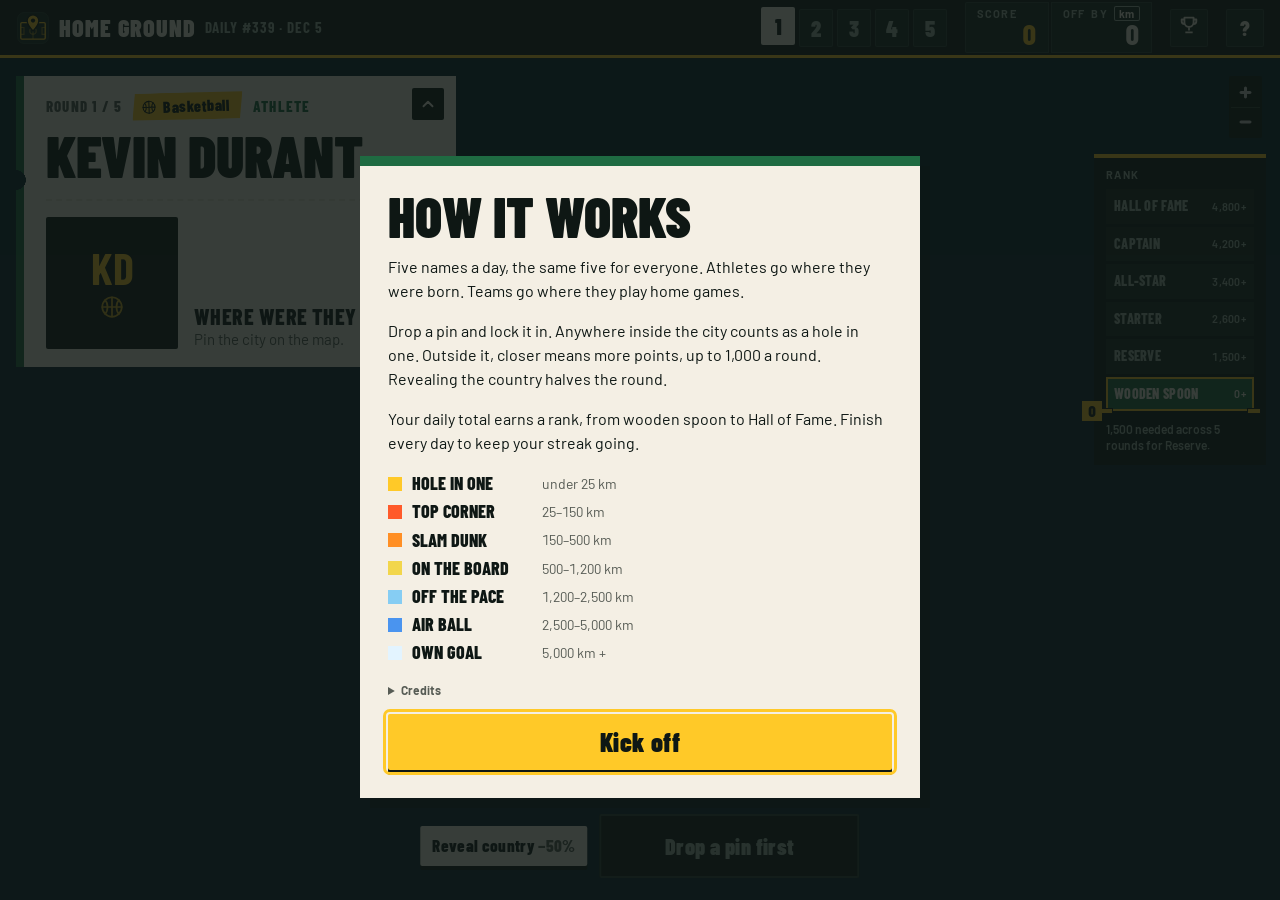
==== commit 1402f740: "A2/A3 front end + C: harder ranks and a live rank ladder - Points curve and thresholds set by simula" ====
--- a/index.html
+++ b/index.html
@@ -87,6 +87,9 @@
 <!-- Guess controls, then (after a guess) the result panel. Filled in by game.js. -->
 <section class="dock" id="dock" aria-live="polite"></section>
 
+<!-- The rank ladder, live: right-hand side on desktop, a strip under the header on phones. Filled in by ladder.js. -->
+<aside class="ladder-live" id="ladderLive" aria-label="Rank ladder"></aside>
+
 <div class="sheet" id="sheet" hidden></div>
 <div class="toast" id="toast" hidden></div>
 <div class="esri-mark" aria-hidden="true">Powered by Esri</div>
--- a/css/style.css
+++ b/css/style.css
@@ -26,6 +26,7 @@
   --t-frozen: #e3f4ff;
 
   /* ── Card rarities (the Vault): always with ink text on top ── */
+  --plate: #ffffff;    /* behind team logos */
   --r-bronze: #d08a52;
   --r-silver: #c3ccd3;
   --r-gold: #ffc928;
@@ -148,14 +149,19 @@
 @keyframes deal { from { opacity: 0; transform: translateX(-24px) rotate(-1.5deg); } to { opacity: 1; transform: none; } }
 
 /* Picture of the athlete or team: a fixed-size frame (so nothing jumps when it loads). */
-.portrait { position: relative; margin: 0; width: 132px; aspect-ratio: 1; max-width: 100%; background: var(--ink); box-shadow: 4px 4px 0 var(--gold); }
+.portrait { position: relative; margin: 0; width: 132px; aspect-ratio: 1; max-width: 100%; background: var(--ink); overflow: hidden; border-radius: var(--hard); }
 .portrait img { position: absolute; inset: 0; width: 100%; height: 100%; object-fit: cover; object-position: 50% 22%; opacity: 0; transition: opacity 250ms; }
 .portrait img.loaded { opacity: 1; }
 .portrait img:not([src]) { visibility: hidden; }  /* no picture: nothing drawn, not even a broken-image icon */
-.portrait[data-kind="team"] img { object-fit: contain; padding: 12px; background: var(--chalk); }
+/* logos sit on a plain white plate with room around them, so a logo with its own white background blends in */
+.portrait[data-kind="team"] { background: var(--plate); box-shadow: inset 0 0 0 1px var(--chalk-2); }
+.portrait[data-kind="team"] img { object-fit: contain; padding: 14%; background: var(--plate); }
+.portrait[data-kind="team"] .initials { color: var(--mute-chalk); }
 .initials { position: absolute; inset: 0; display: grid; place-content: center; justify-items: center; gap: 4px; font-family: var(--f-display); font-weight: 900; font-size: 44px; line-height: 1; color: var(--gold); }
 .initials svg { width: 26px; height: 26px; opacity: 0.8; }
-.credit-btn { position: absolute; right: -8px; bottom: -8px; width: 22px; height: 22px; border-radius: var(--hard); background: var(--ink); color: var(--chalk); box-shadow: 0 0 0 2px var(--chalk); font: 700 12px/1 var(--f-body); }
+/* the picture credit: a small round "i" tucked inside the corner */
+.credit-btn { position: absolute; right: 5px; bottom: 5px; width: 20px; height: 20px; border-radius: 50%; background: color-mix(in srgb, var(--ink) 70%, transparent); color: var(--chalk); font: italic 700 12px/20px Georgia, serif; text-align: center; }
+.credit-btn:hover, .credit-btn[aria-expanded="true"] { background: var(--ink); }
 .credit { position: absolute; left: 0; top: calc(100% + 12px); z-index: 2; width: 250px; padding: 8px 10px; background: var(--ink); color: var(--chalk); font-size: 12px; line-height: 1.4; }
 .credit a, .credits a { color: inherit; }
 
@@ -283,21 +289,53 @@
 .credits ul { margin: 6px 0 0; padding-left: 16px; display: grid; gap: 4px; }
 
 /* the ladder (scorecard) */
-.rank { display: grid; grid-template-columns: 1fr auto; gap: 18px; align-items: center; padding: 14px 16px; background: var(--ink); color: var(--chalk); position: relative; overflow: hidden; }
-.rank-title small { display: block; font-size: 11px; font-weight: 700; letter-spacing: 0.12em; text-transform: uppercase; color: var(--mute-ink); }
-.rank-title b { display: block; font-family: var(--f-display); font-weight: 900; font-size: 44px; line-height: 0.9; text-transform: uppercase; color: var(--gold); animation: rise 400ms calc(var(--steps) * 160ms + 200ms) both; }
-.ladder { list-style: none; margin: 0; padding: 0; display: grid; gap: 3px; min-width: 160px; }
-.rung { display: flex; justify-content: space-between; gap: 10px; padding: 2px 8px; font-size: 12px; color: var(--mute-ink); background: var(--ink-2); }
-.rung small { font-variant-numeric: tabular-nums; }
-.rung.lit { animation: rung-on 220ms calc(var(--i) * 160ms) both; }
-.rung.here { box-shadow: inset 0 0 0 2px var(--gold); font-weight: 700; }
-@keyframes rung-on { from { background: var(--ink-2); color: var(--mute-ink); } to { background: var(--pitch); color: var(--chalk); } }
-@keyframes rise { from { opacity: 0; transform: translateY(8px); } to { opacity: 1; transform: none; } }
-.rank.big::after { content: ""; position: absolute; inset: 0; background: linear-gradient(105deg, transparent 35%, color-mix(in srgb, var(--gold) 35%, transparent) 50%, transparent 65%); transform: translateX(-100%); animation: sweep 1100ms calc(var(--steps) * 160ms + 400ms) ease-out both; pointer-events: none; }
-@keyframes sweep { to { transform: translateX(100%); } }
-.rank-hof::before { content: ""; position: absolute; left: 25%; top: 50%; width: 420px; height: 420px; margin: -210px 0 0 -210px; background: repeating-conic-gradient(color-mix(in srgb, var(--gold) 14%, transparent) 0 8deg, transparent 8deg 24deg); border-radius: 50%; animation: rays 2.4s ease-out both; pointer-events: none; }
-@keyframes rays { from { transform: rotate(-40deg) scale(0.4); opacity: 0; } to { transform: rotate(0) scale(1); opacity: 1; } }
-.rank-captain .rank-title b::after { content: "C"; display: inline-grid; place-items: center; width: 1.1em; height: 1.1em; margin-left: 10px; border: 3px solid var(--gold); font-size: 0.6em; vertical-align: 0.15em; animation: pop 450ms calc(var(--steps) * 160ms + 500ms) cubic-bezier(0.3, 1.6, 0.5, 1) both; }
+/* ── The rank ladder ───────────────────────────────── */
+/* Live during the game: down the right-hand side on desktop, a strip under the header on phones. */
+.ladder-live { position: fixed; z-index: 8; right: 14px; top: calc(var(--bar-h) + env(safe-area-inset-top, 0px) + 96px); width: 172px;
+  padding: 10px 12px 12px 12px; background: color-mix(in srgb, var(--ink) 90%, transparent); border-top: 4px solid var(--gold); color: var(--chalk); }
+.ll-title { margin: 0 0 8px; font: 700 11px var(--f-body); letter-spacing: 0.12em; text-transform: uppercase; color: var(--mute-ink); }
+.ll-track { position: relative; height: 222px; }
+.ll-rungs { list-style: none; margin: 0; padding: 0; height: 100%; display: flex; flex-direction: column-reverse; gap: 3px; }
+.ll-rung { flex: 1; display: flex; justify-content: space-between; align-items: center; gap: 6px; padding: 0 8px; background: var(--ink-2); color: var(--mute-ink); font: 800 14px/1 var(--f-display); text-transform: uppercase; letter-spacing: 0.02em; transition: background 200ms, color 200ms; }
+.ll-rung small { font: 600 11px var(--f-body); font-variant-numeric: tabular-nums; }
+.ll-rung.passed { background: color-mix(in srgb, var(--pitch) 55%, var(--ink-2)); color: var(--chalk); }
+.ll-rung.here { background: var(--pitch); color: var(--chalk); box-shadow: inset 0 0 0 2px var(--gold); }
+.ll-rung.up { animation: rung-up 700ms ease-out; }
+@keyframes rung-up { 0% { background: var(--gold); color: var(--ink); transform: scale(1.06); } 100% { transform: none; } }
+/* the marker: a gold line across the ladder at your total, with the number on a tag */
+.ll-marker { position: absolute; left: -6px; right: -6px; bottom: calc(var(--p, 0) * 100%); height: 0; pointer-events: none; }
+/* notches on both edges rather than a line across, so the rung names stay readable */
+.ll-marker::before, .ll-marker::after { content: ""; position: absolute; top: -2px; width: 12px; height: 4px; background: var(--gold); box-shadow: 0 0 0 1px var(--ink); }
+.ll-marker::before { left: 0; }
+.ll-marker::after { right: 0; }
+.ll-marker b { position: absolute; right: calc(100% - 2px); top: 0; transform: translateY(-50%); padding: 1px 6px; background: var(--gold); color: var(--ink); font: 900 15px var(--f-display); font-variant-numeric: tabular-nums; white-space: nowrap; }
+.ll-marker.pop b { animation: tag-pop 500ms cubic-bezier(0.3, 1.6, 0.5, 1); }
+@keyframes tag-pop { 0% { transform: translateY(-50%) scale(1.6); } 100% { transform: translateY(-50%) scale(1); } }
+.ll-proj { margin: 10px 0 0; font: 600 12px/1.35 var(--f-body); color: var(--mute-ink); }
+.ladder-live[hidden] { display: none; }
+
+/* The hero of the Full time screen: a big ladder, a marker that climbs it, then the rank stamped on. */
+.ft-hero { grid-area: hero; justify-self: center; width: min(620px, 100%); }
+.hl { position: relative; padding-left: 74px; }
+.hl-track { position: relative; height: 336px; }
+.hl .ll-rung { padding: 0 16px; font-size: 24px; }
+.hl .ll-rung small { font-size: 13px; }
+.hl .ll-marker b { font-size: 24px; padding: 2px 10px; }
+.hl .ll-rung.tick { animation: tick 300ms ease-out; }
+@keyframes tick { 0% { transform: scaleX(1.04); background: var(--gold); color: var(--ink); } 100% { transform: none; } }
+.hl-stamp { position: absolute; right: -150px; top: 34%; padding: 8px 18px 10px; border: 5px solid var(--gold); background: color-mix(in srgb, var(--ink) 88%, transparent);
+  color: var(--gold); text-align: center; transform: rotate(-7deg); opacity: 0; pointer-events: none; }
+.hl-stamp small { display: block; font: 700 12px var(--f-body); letter-spacing: 0.14em; text-transform: uppercase; color: var(--chalk); }
+.hl-stamp b { display: block; font: 900 56px/0.9 var(--f-display); text-transform: uppercase; white-space: nowrap; }
+.hl.big .hl-stamp b { font-size: 80px; }
+.rank-hof .hl-stamp { background: var(--gold); color: var(--ink); border-color: var(--chalk); }
+.rank-hof .hl-stamp small { color: var(--ink); }
+.hl.stamped .hl-stamp { opacity: 1; animation: stamp 480ms cubic-bezier(0.3, 1.5, 0.5, 1); }
+.hl.big.stamped .hl-stamp { animation-duration: 650ms; }
+@keyframes stamp { from { opacity: 0; transform: rotate(-7deg) scale(2.4); } }
+.hl.stamped.rank-hof::before { content: ""; position: absolute; right: 8%; top: 40%; width: 460px; height: 460px; margin: -230px -230px 0 0; border-radius: 50%; pointer-events: none;
+  background: repeating-conic-gradient(color-mix(in srgb, var(--gold) 16%, transparent) 0 8deg, transparent 8deg 24deg); animation: rays 2.4s ease-out both; }
+@keyframes rays { from { transform: rotate(-40deg) scale(0.4); opacity: 0; } }
 @keyframes pop { from { transform: scale(0); } to { transform: scale(1); } }
 
 .toast { position: fixed; z-index: 30; left: 50%; top: calc(var(--bar-h) + 16px); transform: translateX(-50%); padding: 8px 14px; background: var(--gold); color: var(--ink); font-weight: 700; font-size: 14px; }
@@ -326,7 +364,7 @@
   .who { font-size: clamp(30px, 9vw, 42px); margin-top: 8px; }
   .ticket.folded .who { font-size: 26px; }
   .ticket-body { grid-template-columns: 84px 1fr; gap: 12px; margin-top: 10px; padding-top: 10px; }
-  .portrait { width: 84px; box-shadow: 3px 3px 0 var(--gold); }
+  .portrait { width: 84px; }
   .initials { font-size: 30px; }
   .initials svg { width: 18px; height: 18px; }
   .credit { width: min(250px, 70vw); }
@@ -351,7 +389,6 @@
   .card { padding: 20px 18px 22px; }
   .card h2 { font-size: 44px; }
   .final b { font-size: 68px; }
-  .rank { grid-template-columns: 1fr; }
 }
 /* ── The Vault: five levels of facts, unlocked by score ── */
 .vault-btn { grid-column: 1 / -1; justify-self: start; margin-top: 8px; display: inline-flex; align-items: center; gap: 8px; padding: 6px 12px 6px 6px;
@@ -403,7 +440,7 @@
 .tcard-face { display: grid; grid-template-rows: 1fr auto auto; overflow: hidden; }
 .tcard-pic { position: relative; overflow: hidden; background: var(--ink-2); min-height: 0; }
 .tcard-pic img { width: 100%; height: 100%; object-fit: cover; object-position: 50% 22%; display: block; }
-.tcard[data-type="team"] .tcard-pic img { object-fit: contain; padding: 10%; background: var(--chalk); }
+.tcard[data-type="team"] .tcard-pic img { object-fit: contain; padding: 12%; background: var(--plate); }
 .tcard-pic .noimg { position: absolute; inset: 0; display: grid; place-items: center; color: var(--mute-ink); }
 .tcard-pic img { position: relative; }
 .tcard-pic .noimg svg { width: 40%; height: auto; }
@@ -443,7 +480,7 @@
 .sheet.full { padding: 0; display: block; background: var(--ink); }
 .ft { max-width: 1240px; margin: 0 auto; padding: calc(28px + env(safe-area-inset-top, 0px)) var(--edge) 56px; color: var(--chalk);
   display: grid; grid-template-columns: minmax(0, 1.65fr) minmax(320px, 1fr); gap: 22px 28px;
-  grid-template-areas: "top top" "map rows" "calls rows" "cards cards" "share share"; align-items: start; }
+  grid-template-areas: "top top" "hero hero" "map rows" "calls rows" "cards cards" "share share"; align-items: start; }
 .ft-top { grid-area: top; display: grid; grid-template-columns: 1fr auto; gap: 18px 28px; align-items: end; border-bottom: 3px solid var(--ink-line); padding-bottom: 20px; }
 .ft-head small { font: 700 13px var(--f-body); letter-spacing: 0.12em; text-transform: uppercase; color: var(--mute-ink); }
 .ft-brand { display: flex; align-items: center; gap: 10px; }
@@ -452,33 +489,41 @@
 .ft-score b { font: 900 clamp(60px, 8vw, 110px)/0.85 var(--f-display); color: var(--gold); font-variant-numeric: tabular-nums; }
 .ft-score span { font: 700 24px var(--f-display); color: var(--mute-ink); text-transform: uppercase; }
 .ft-next { margin: 8px 0 0; color: var(--mute-ink); font-weight: 600; }
-.ft .rank { background: var(--ink-2); grid-row: span 2; align-self: stretch; }
 .ft-stats { grid-column: 1; }
 .ft .stats div { background: var(--ink-2); }
 
-.ft-map-wrap { grid-area: map; position: relative; aspect-ratio: 16 / 9; overflow: hidden; background: var(--sea); box-shadow: inset 0 0 0 3px var(--ink-line); }
-.ft-map { display: block; width: 100%; height: 100%; }
-.ft-sea { fill: var(--sea); }
-.ft-land { fill: var(--land); stroke: color-mix(in srgb, var(--chalk) 22%, transparent); stroke-linejoin: round; }
-.ft-arc { fill: none; stroke: var(--c); stroke-linecap: round; stroke-dasharray: 1; stroke-dashoffset: 0;
-  animation: arc-draw 900ms cubic-bezier(.5,0,.3,1) both; animation-delay: calc(var(--i) * 450ms + 400ms); }
-@keyframes arc-draw { from { stroke-dashoffset: 1; } }
-.ft-marks { animation: mark-in 300ms ease-out both; animation-delay: calc(var(--i) * 450ms + 1200ms); }
-@keyframes mark-in { from { opacity: 0; } }
-.instant .ft-arc, .instant .ft-marks { animation: none; }
-.ft-ball circle { fill: var(--chalk); stroke: var(--ink); stroke-width: 0.6; }
-.ft-ball svg { color: var(--ink); }
-.ft-flag .pole { stroke: var(--chalk); stroke-width: 1.4; stroke-linecap: round; }
-.ft-flag .cloth { fill: var(--c); stroke: var(--ink); stroke-width: 0.8; stroke-linejoin: round; }
-.ft-flag circle { fill: var(--ink); stroke: var(--chalk); stroke-width: 0.8; }
-.ft-num { fill: var(--chalk); font-family: var(--f-display); font-weight: 900; paint-order: stroke; stroke: var(--ink); stroke-width: 0.25; }
+.ft-map-wrap { grid-area: map; position: relative; aspect-ratio: 16 / 10; overflow: hidden; background: var(--sea); box-shadow: inset 0 0 0 3px var(--ink-line); }
+.ft-map { position: absolute; inset: 0; }
+.ft-showall { position: absolute; left: 10px; top: 10px; z-index: 2; }
+/* markers on the Full time map: a dot exactly on the spot, and a badge (centred on it, or fanned out on a
+   leader line when markers crowd together) */
+.sm-pin { position: relative; width: 0; height: 0; cursor: pointer; transition: opacity 250ms; }
+.sm-hidden { opacity: 0; pointer-events: none; }
+.sm-dim { opacity: 0.35; }
+.sm-dot { position: absolute; left: -4px; top: -4px; width: 8px; height: 8px; border-radius: 50%; background: var(--chalk); box-shadow: 0 0 0 2px var(--ink); }
+.sm-answer .sm-dot { background: var(--c); }
+.sm-leader { position: absolute; left: 0; top: -1px; height: 2px; width: var(--len, 0); background: var(--chalk); box-shadow: 0 0 0 1px var(--ink);
+  transform-origin: 0 50%; transform: rotate(var(--ang, 0rad)); display: none; }
+.sm-fanned .sm-leader { display: block; }
+.sm-badge { position: absolute; left: var(--dx, 0px); top: var(--dy, 0px); transform: translate(-50%, -50%); display: flex; align-items: center; gap: 0; }
+.sm-ball, .sm-flag { display: grid; place-items: center; width: 26px; height: 26px; border-radius: 50%; box-shadow: 0 0 0 2px var(--ink), 0 3px 8px color-mix(in srgb, var(--ink) 50%, transparent); }
+.sm-ball { background: var(--chalk); color: var(--ink); }
+.sm-ball svg { width: 17px; height: 17px; }
+.sm-flag { background: var(--c); }
+.sm-flag::before { content: ""; width: 10px; height: 12px; margin-left: 3px; border-left: 2px solid var(--ink); background: linear-gradient(var(--ink), var(--ink)) 2px 1px / 7px 6px no-repeat; }
+.sm-badge b { margin-left: -4px; padding: 0 5px; min-width: 18px; text-align: center; background: var(--ink); color: var(--chalk); font: 900 13px/18px var(--f-display); border-radius: 2px; box-shadow: 0 0 0 1px var(--c, var(--chalk)); }
+.sm-dist { padding: 1px 7px; background: var(--ink); color: var(--c); font: 800 13px/1.4 var(--f-display); text-transform: uppercase; white-space: nowrap; border-radius: 2px; box-shadow: 0 0 0 1px var(--c); transition: opacity 250ms; }
+.sm-dist.sm-hidden { opacity: 0; }
+.ft-row { cursor: pointer; }
+.ft-row:hover, .ft-row.picked { background: color-mix(in srgb, var(--c) 18%, var(--ink-2)); }
+.ft-row:focus-visible { outline: 2px solid var(--gold); outline-offset: 2px; }
 
 .ft-rows { grid-area: rows; list-style: none; margin: 0; padding: 0; display: grid; gap: 6px; }
 .ft-row { display: grid; grid-template-columns: 64px minmax(0, 1fr) auto; gap: 12px; align-items: center; padding: 8px 12px 8px 8px; background: var(--ink-2); border-left: 6px solid var(--c); }
 .ft-thumb { position: relative; width: 64px; height: 64px; display: grid; place-items: center; overflow: hidden; background: var(--ink); color: var(--mute-ink); }
 .ft-thumb svg { width: 30px; height: 30px; }
 .ft-thumb img { position: absolute; inset: 0; width: 100%; height: 100%; object-fit: cover; object-position: 50% 22%; }
-.ft-thumb[data-type="team"] img { object-fit: contain; padding: 6px; background: var(--chalk); }
+.ft-thumb[data-type="team"] img { object-fit: contain; padding: 8px; background: var(--plate); }
 .ft-who { min-width: 0; font-size: 13px; line-height: 1.35; color: var(--mute-ink); }
 .ft-who b { display: block; margin-bottom: 2px; color: var(--chalk); font: 800 20px/1 var(--f-display); text-transform: uppercase; overflow-wrap: anywhere; }
 .ft-who span { display: block; }
@@ -511,9 +556,9 @@
 .ft .credits a { color: var(--chalk); }
 
 @media (max-width: 900px) {
-  .ft { grid-template-columns: minmax(0, 1fr); grid-template-areas: "top" "map" "rows" "calls" "cards" "share"; gap: 18px; }
+  .hl-stamp { right: -8px; }
+  .ft { grid-template-columns: minmax(0, 1fr); grid-template-areas: "top" "hero" "map" "rows" "calls" "cards" "share"; gap: 18px; }
   .ft-top { grid-template-columns: 1fr; }
-  .ft .rank { grid-row: auto; }
   .ft-stats { grid-column: auto; }
 }
 @media (max-width: 520px) {
@@ -524,6 +569,37 @@
   .ft-pts b { font-size: 26px; }
   .ft-cardrow { gap: 6px; }
   .ft-map-wrap { aspect-ratio: 4 / 3; }
+}
+
+@media (max-width: 720px) {
+  .ladder-live { left: 0; right: 0; width: auto; top: calc(var(--bar-h) + env(safe-area-inset-top, 0px)); padding: 5px 10px 6px; border-top: 0; border-bottom: 2px solid var(--ink-line); }
+  .ll-title { display: none; }
+  .ll-track { height: 24px; }
+  .ll-rungs { flex-direction: row; gap: 2px; }
+  .ll-rung { justify-content: center; padding: 0 2px; font-size: 11px; letter-spacing: 0; text-align: center; }
+  .ll-rung small { display: none; }
+  .ll-marker { left: calc(var(--p, 0) * 100%); right: auto; top: -4px; bottom: -4px; width: 0; height: auto; }
+  .ll-marker::before { left: -1.5px; right: auto; top: 0; bottom: 0; width: 3px; height: auto; }
+  .ll-marker::after { display: none; }
+  .ll-marker b { display: none; }
+  .ll-proj { margin: 4px 0 0; font-size: 11px; text-align: center; }
+  .esri-mark { top: calc(var(--bar-h) + 66px); }
+  #map .maplibregl-ctrl-top-right { top: 46px; } /* below the ladder strip */
+  .toast { top: calc(var(--bar-h) + 56px); }
+  .hl { padding-left: 64px; }
+  .hl-track { height: 280px; }
+  .hl .ll-rung { font-size: 19px; }
+  .hl .ll-marker b { font-size: 19px; }
+  .hl-stamp { position: relative; right: auto; top: auto; margin: 18px auto 0; width: max-content; max-width: 100%; }
+  .hl-stamp b, .hl.big .hl-stamp b { font-size: 52px; white-space: normal; }
+  .hl .ll-rung { flex-direction: row; }
+  .hl .ll-rungs { flex-direction: column-reverse; }
+  .hl .ll-marker { left: -6px; right: -6px; top: auto; bottom: calc(var(--p, 0) * 100%); width: auto; height: 0; }
+  .hl .ll-marker::before { left: 0; right: auto; top: -2px; bottom: auto; height: 4px; width: 12px; }
+  .hl .ll-marker::after { display: block; }
+  .hl .ll-marker b { display: block; }
+  .hl .ll-rung small { display: inline; }
+  .hl .ll-rung { justify-content: space-between; padding: 0 12px; }
 }
 
 /* Narrow phones: the scoreboard strip has six things in it, so everything tightens up a little. */
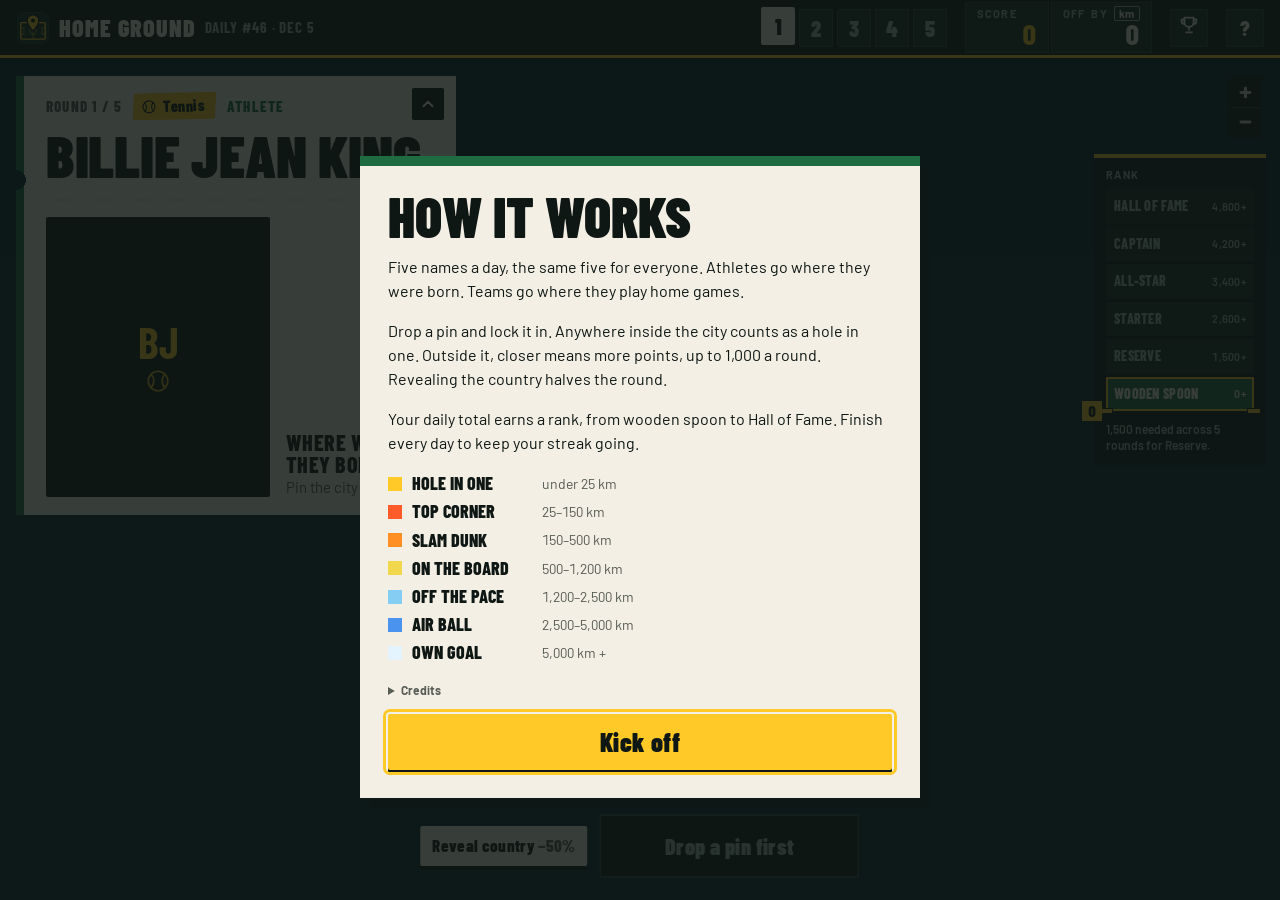
==== commit 3ccf84b8: "Part 1 (code): pictures must show the face, big and sharp - Face checks at the size the game loads (" ====
--- a/index.html
+++ b/index.html
@@ -76,7 +76,8 @@
     <!-- athlete photo or team logo; falls back to an initials badge -->
     <figure class="portrait" id="portrait">
       <span class="initials" id="initials" aria-hidden="true"></span>
-      <img id="portraitImg" alt="" width="160" height="160" loading="lazy" decoding="async">
+      <img id="portraitImg" alt="" width="224" height="280" decoding="async" fetchpriority="high"
+        sizes="(max-width: 720px) 180px, 420px">
       <button class="credit-btn" id="creditBtn" aria-label="Image credit" aria-expanded="false" hidden>i</button>
       <figcaption class="credit" id="credit" hidden></figcaption>
     </figure>
--- a/css/style.css
+++ b/css/style.css
@@ -135,7 +135,7 @@
   font-size: clamp(40px, 4.6vw, 64px); line-height: 0.86; letter-spacing: -0.005em;
   text-wrap: balance; overflow-wrap: break-word;
 }
-.ticket-body { display: grid; grid-template-columns: 132px 1fr; gap: 16px; align-items: end; margin-top: 18px; padding-top: 16px; border-top: 2px dashed var(--chalk-2); }
+.ticket-body { display: grid; grid-template-columns: 224px 1fr; gap: 16px; align-items: end; margin-top: 18px; padding-top: 16px; border-top: 2px dashed var(--chalk-2); }
 .ask { margin: 0; font-size: 15px; line-height: 1.35; color: var(--mute-chalk); }
 .ask b { display: block; margin-bottom: 2px; font-family: var(--f-display); font-weight: 800; font-size: 22px; line-height: 1; letter-spacing: 0.02em; color: var(--ink); text-transform: uppercase; }
 /* collapse: the ticket folds down to its top row and the name */
@@ -149,7 +149,8 @@
 @keyframes deal { from { opacity: 0; transform: translateX(-24px) rotate(-1.5deg); } to { opacity: 1; transform: none; } }
 
 /* Picture of the athlete or team: a fixed-size frame (so nothing jumps when it loads). */
-.portrait { position: relative; margin: 0; width: 132px; aspect-ratio: 1; max-width: 100%; background: var(--ink); overflow: hidden; border-radius: var(--hard); }
+/* the picture: a 4:5 frame, about 280 px tall on desktop, cropped around the face (imageFocus) */
+.portrait { position: relative; margin: 0; width: 224px; aspect-ratio: 4 / 5; max-width: 100%; background: var(--ink); overflow: hidden; border-radius: var(--hard); }
 .portrait img { position: absolute; inset: 0; width: 100%; height: 100%; object-fit: cover; object-position: 50% 22%; opacity: 0; transition: opacity 250ms; }
 .portrait img.loaded { opacity: 1; }
 .portrait img:not([src]) { visibility: hidden; }  /* no picture: nothing drawn, not even a broken-image icon */
@@ -363,8 +364,8 @@
   }
   .who { font-size: clamp(30px, 9vw, 42px); margin-top: 8px; }
   .ticket.folded .who { font-size: 26px; }
-  .ticket-body { grid-template-columns: 84px 1fr; gap: 12px; margin-top: 10px; padding-top: 10px; }
-  .portrait { width: 84px; }
+  .ticket-body { grid-template-columns: 112px 1fr; gap: 12px; margin-top: 10px; padding-top: 10px; }
+  .portrait { width: 112px; }
   .initials { font-size: 30px; }
   .initials svg { width: 18px; height: 18px; }
   .credit { width: min(250px, 70vw); }
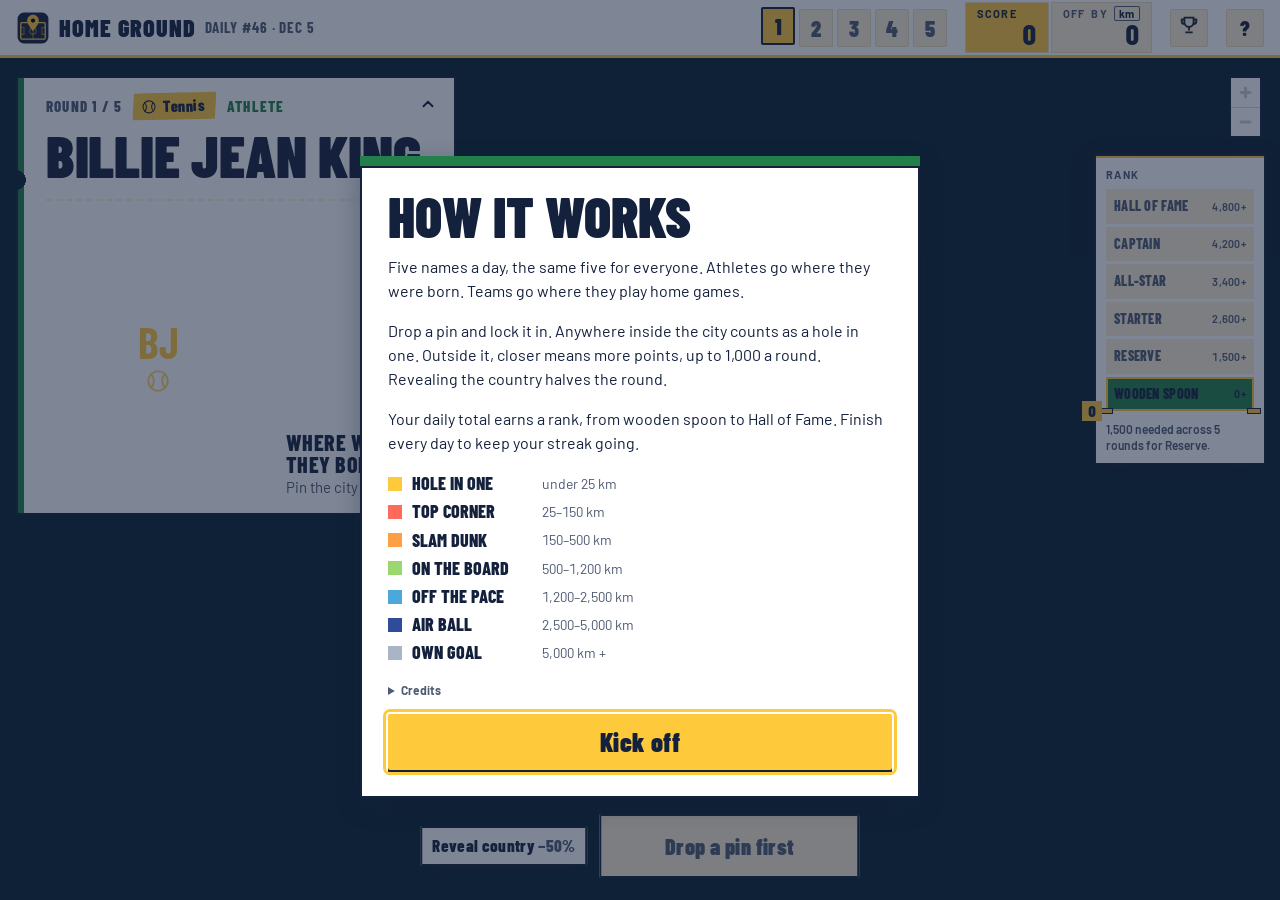
==== commit 9b47885b: "Part 2: palette A, Sports day, applied everywhere Cream page, white cards with navy text and a firm " ====
--- a/index.html
+++ b/index.html
@@ -5,7 +5,7 @@
 <meta name="viewport" content="width=device-width, initial-scale=1, viewport-fit=cover">
 <title>Home Ground</title>
 <meta name="description" content="A daily sports geography game. Five famous athletes and teams; pin the city each one calls home.">
-<meta name="theme-color" content="#0e1714">
+<meta name="theme-color" content="#fff7e8">
 <link rel="icon" href="favicon.svg" type="image/svg+xml">
 <link rel="icon" href="brand/favicon-32.png" sizes="32x32" type="image/png">
 <link rel="apple-touch-icon" href="brand/apple-touch-icon.png">
--- a/css/style.css
+++ b/css/style.css
@@ -1,37 +1,41 @@
-/* Home Ground. A matchday broadcast over a full-screen satellite map.
+/* Home Ground. A sports-day poster over a full-screen satellite map.
    Every colour comes from the palette below; nothing else in this file (or the JS) uses a raw colour.
-   See palette.html for the swatches and contrast checks. */
+   See palette.html for the swatches and contrast checks. Palette: "Sports day". */
 
 :root {
   /* ── Palette ─────────────────────────────────────── */
-  --ink: #0e1714;          /* dark base: scoreboard, panels, body text on chalk */
-  --ink-2: #18251f;        /* raised ink (readout wells, hover) */
-  --ink-line: #2c3d35;     /* hairlines on ink */
-  --chalk: #f4efe4;        /* warm off-white: the ticket, text on ink */
-  --chalk-2: #e4ddcd;      /* chalk shade: tape shadow, image well */
-  --mute-ink: #9fb2a7;     /* secondary text on ink */
-  --mute-chalk: #575c55;   /* secondary text on chalk */
-  --gold: #ffc928;         /* primary accent, for key moments only */
-  --pitch: #1f6b42;        /* secondary accent: pitch green */
+  --bg: #fff7e8;           /* warm cream: page and full-screen sheets */
+  --surface: #ffffff;      /* cards and panels (they float over the dark map, so they're solid white) */
+  --surface-2: #fdf0d6;    /* a shade of cream: wells, hover, the picture's backing */
+  --line: #ecdcb8;         /* hairlines between things on cream or white */
+  --text: #14213d;         /* deep navy: all body text */
+  --muted: #4f5b73;        /* secondary text */
+  --border: #14213d;       /* strong edges and hard shadows on cards and buttons */
+  --primary: #ffc93c;      /* sunny yellow: the main button, key numbers' backing */
+  --on-primary: #14213d;
+  --secondary: #23804a;    /* grass green: lit ladder steps, links */
+  --on-secondary: #ffffff;
+  --accent: #ff6b5a;       /* coral */
+  --sky: #4da8da;          /* sky blue */
   --sea: #0a2230;          /* map: the ocean behind the imagery */
   --land: #33503f;         /* map: plain land, only seen if imagery fails */
-
-  /* the seven result tiers (ink text sits on each one) */
-  --t-bullseye: #ffc928;
-  --t-scorching: #ff5a2a;
-  --t-hot: #ff8f24;
-  --t-warm: #f2d64b;
-  --t-cool: #86cdf3;
-  --t-cold: #4a94ef;
-  --t-frozen: #e3f4ff;
-
-  /* ── Card rarities (the Vault): always with ink text on top ── */
-  --plate: #ffffff;    /* behind team logos */
-  --r-bronze: #d08a52;
-  --r-silver: #c3ccd3;
-  --r-gold: #ffc928;
-  --r-platinum: #8fe0dc;
-  --r-legend: #ff5a2a;
+  --plate: #ffffff;        /* behind team logos */
+
+  /* the seven result tiers, each with the text colour that reads on it (WCAG AA) */
+  --t-bullseye: #ffc93c;  --on-t-bullseye: #14213d;
+  --t-scorching: #ff6b5a; --on-t-scorching: #14213d;
+  --t-hot: #ff9f43;       --on-t-hot: #14213d;
+  --t-warm: #9ad86f;      --on-t-warm: #14213d;
+  --t-cool: #4da8da;      --on-t-cool: #14213d;
+  --t-cold: #2f4b9a;      --on-t-cold: #ffffff;
+  --t-frozen: #a9b4c6;    --on-t-frozen: #14213d;
+
+  /* ── Card rarities (the Vault): navy text on top ── */
+  --r-bronze: #e09a63;
+  --r-silver: #c9d1d8;
+  --r-gold: #ffc93c;
+  --r-platinum: #9be3dd;
+  --r-legend: #ff6b5a;
 
   /* ── Type ────────────────────────────────────────── */
   --f-display: "Barlow Condensed", "Arial Narrow", "Roboto Condensed", sans-serif;
@@ -41,19 +45,19 @@
   --bar-h: 58px;           /* height of the scoreboard strip */
   --edge: max(16px, env(safe-area-inset-left, 0px));
   --hard: 2px;             /* corner radius: blocks are hard-edged on purpose */
-  color-scheme: dark;
+  color-scheme: light;
 }
 
 *, *::before, *::after { box-sizing: border-box; }
 [hidden] { display: none !important; }
 html, body { height: 100%; }
 body {
-  margin: 0; overflow: hidden; background: var(--ink); color: var(--chalk);
+  margin: 0; overflow: hidden; background: var(--surface); color: var(--text);
   font-family: var(--f-body); font-size: 16px; line-height: 1.4;
   -webkit-font-smoothing: antialiased;
 }
 button { font: inherit; color: inherit; cursor: pointer; border: 0; background: none; padding: 0; }
-:focus-visible { outline: 3px solid var(--gold); outline-offset: 2px; }
+:focus-visible { outline: 3px solid var(--primary); outline-offset: 2px; }
 .sr { position: absolute; width: 1px; height: 1px; overflow: hidden; clip: rect(0 0 0 0); white-space: nowrap; }
 
 /* ── The map, full-bleed ───────────────────────────── */
@@ -62,8 +66,8 @@
 #map { position: absolute; inset: 0; background: var(--sea); }
 #map .maplibregl-canvas { cursor: crosshair; }
 .maplibregl-ctrl-top-right { top: calc(var(--bar-h) + env(safe-area-inset-top, 0px) + 8px); right: max(8px, env(safe-area-inset-right, 0px)); }
-.maplibregl-ctrl-group { border-radius: var(--hard) !important; background: var(--ink) !important; box-shadow: none !important; border: 2px solid var(--ink); }
-.maplibregl-ctrl-group button + button { border-top: 1px solid var(--ink-line) !important; }
+.maplibregl-ctrl-group { border-radius: var(--hard) !important; background: var(--surface) !important; box-shadow: none !important; border: 2px solid var(--border); }
+.maplibregl-ctrl-group button + button { border-top: 1px solid var(--line) !important; }
 .maplibregl-ctrl-group button .maplibregl-ctrl-icon { filter: invert(1); }
 
 /* ── Scoreboard strip ──────────────────────────────── */
@@ -72,37 +76,38 @@
   height: calc(var(--bar-h) + env(safe-area-inset-top, 0px)); padding-top: env(safe-area-inset-top, 0px);
   padding-left: var(--edge); padding-right: max(16px, env(safe-area-inset-right, 0px));
   display: flex; align-items: center; gap: 18px;
-  background: var(--ink); border-bottom: 3px solid var(--gold);
-}
-.brand { display: flex; align-items: center; gap: 9px; color: var(--gold); min-width: 0; }
+  background: var(--surface); border-bottom: 3px solid var(--primary);
+}
+.brand { display: flex; align-items: center; gap: 9px; color: var(--primary); min-width: 0; }
 .brand .mark { width: 34px; height: 34px; flex: none; }
-.brand .mark .tile { fill: var(--ink-2); stroke: var(--ink-line); stroke-width: 1.5; }
-.wordmark { font-family: var(--f-display); font-weight: 900; font-size: 24px; letter-spacing: 0.04em; text-transform: uppercase; color: var(--chalk); line-height: 1; white-space: nowrap; }
-.dayno { font-family: var(--f-display); font-weight: 700; font-size: 15px; letter-spacing: 0.06em; text-transform: uppercase; color: var(--mute-ink); white-space: nowrap; }
+.brand .mark .tile { fill: var(--text); }
+.wordmark { font-family: var(--f-display); font-weight: 900; font-size: 24px; letter-spacing: 0.04em; text-transform: uppercase; color: var(--text); line-height: 1; white-space: nowrap; }
+.dayno { font-family: var(--f-display); font-weight: 700; font-size: 15px; letter-spacing: 0.06em; text-transform: uppercase; color: var(--muted); white-space: nowrap; }
 
 /* Round tracker: jersey numbers. Played rounds take their tier colour; the current one is chalk. */
 .tracker { display: flex; gap: 4px; margin: 0 0 0 auto; padding: 0; list-style: none; }
 .chip {
   width: 34px; height: 38px; display: grid; place-items: center; border-radius: var(--hard);
-  font-family: var(--f-display); font-weight: 900; font-size: 22px; line-height: 1; color: var(--mute-ink);
-  background: var(--ink-2); box-shadow: inset 0 0 0 1px var(--ink-line);
+  font-family: var(--f-display); font-weight: 900; font-size: 22px; line-height: 1; color: var(--muted);
+  background: var(--surface-2); box-shadow: inset 0 0 0 1px var(--line);
   transition: background-color 300ms, color 300ms;
 }
-.chip[data-state="done"] { background: var(--c); color: var(--ink); box-shadow: none; }
-.chip[data-state="now"] { background: var(--chalk); color: var(--ink); box-shadow: none; transform: translateY(-2px); }
+.chip[data-state="done"] { background: var(--c); color: var(--text); box-shadow: none; }
+.chip[data-state="now"] { background: var(--primary); color: var(--on-primary); box-shadow: inset 0 0 0 2px var(--border); transform: translateY(-2px); }
 
 /* Readouts: label above big digits, in recessed wells. Score is the gold one. */
 .board { display: flex; gap: 2px; }
-.readout { display: grid; padding: 4px 12px 5px; min-width: 84px; background: var(--ink-2); box-shadow: inset 0 0 0 1px var(--ink-line); }
+.readout { display: grid; padding: 4px 12px 5px; min-width: 84px; background: var(--surface-2); box-shadow: inset 0 0 0 1px var(--line); }
 .readout:first-child { border-radius: var(--hard) 0 0 var(--hard); }
 .readout:last-child { border-radius: 0 var(--hard) var(--hard) 0; }
-.readout span { display: flex; align-items: center; gap: 6px; font-size: 11px; font-weight: 700; letter-spacing: 0.1em; text-transform: uppercase; color: var(--mute-ink); }
-.readout b { font-family: var(--f-display); font-weight: 800; font-size: 28px; line-height: 0.95; text-align: right; font-variant-numeric: tabular-nums; color: var(--chalk); }
-.readout:first-child b { color: var(--gold); }
-.unit { padding: 0 5px; border-radius: var(--hard); box-shadow: inset 0 0 0 1px var(--mute-ink); font-size: 11px; font-weight: 700; line-height: 15px; color: var(--chalk); letter-spacing: 0.06em; }
-.unit:hover { box-shadow: inset 0 0 0 1px var(--gold); color: var(--gold); }
-.square { width: 38px; height: 38px; flex: none; border-radius: var(--hard); background: var(--ink-2); box-shadow: inset 0 0 0 1px var(--ink-line); font-family: var(--f-display); font-weight: 900; font-size: 20px; }
-.square:hover { box-shadow: inset 0 0 0 2px var(--gold); }
+.readout span { display: flex; align-items: center; gap: 6px; font-size: 11px; font-weight: 700; letter-spacing: 0.1em; text-transform: uppercase; color: var(--muted); }
+.readout b { font-family: var(--f-display); font-weight: 800; font-size: 28px; line-height: 0.95; text-align: right; font-variant-numeric: tabular-nums; color: var(--text); }
+.readout:first-child { background: var(--primary); }
+.readout:first-child span { color: var(--text); }
+.unit { padding: 0 5px; border-radius: var(--hard); box-shadow: inset 0 0 0 1px var(--muted); font-size: 11px; font-weight: 700; line-height: 15px; color: var(--text); letter-spacing: 0.06em; }
+.unit:hover { box-shadow: inset 0 0 0 1px var(--text); }
+.square { width: 38px; height: 38px; flex: none; border-radius: var(--hard); background: var(--surface-2); box-shadow: inset 0 0 0 1px var(--line); font-family: var(--f-display); font-weight: 900; font-size: 20px; }
+.square:hover { box-shadow: inset 0 0 0 2px var(--primary); }
 
 /* ── The question: a matchday ticket ───────────────── */
 /* Chalk with a pitch-green stub edge, notches cut out at the perforation, and a gold tape strip. */
@@ -110,22 +115,22 @@
   --perf: 104px; /* where the perforation (and its notches) sits */
   position: fixed; z-index: 8; left: var(--edge); top: calc(var(--bar-h) + env(safe-area-inset-top, 0px) + 18px);
   width: min(440px, calc(100vw - 2 * var(--edge)));
-  padding: 16px 20px 18px 22px; color: var(--ink); background: var(--chalk);
-  border-left: 8px solid var(--pitch);
+  padding: 16px 20px 18px 22px; color: var(--text); background: var(--surface);
+  border-left: 8px solid var(--secondary);
   /* two notches at the perforation, like a torn-off ticket (#0000/#000 here are mask alpha, not colours) */
   -webkit-mask: radial-gradient(circle 10px at 0 var(--perf), #0000 97%, #000) left / 51% 100% no-repeat,
                 radial-gradient(circle 10px at 100% var(--perf), #0000 97%, #000) right / 51% 100% no-repeat;
           mask: radial-gradient(circle 10px at 0 var(--perf), #0000 97%, #000) left / 51% 100% no-repeat,
                 radial-gradient(circle 10px at 100% var(--perf), #0000 97%, #000) right / 51% 100% no-repeat;
-  filter: drop-shadow(0 6px 0 color-mix(in srgb, var(--ink) 35%, transparent));
+  filter: drop-shadow(0 6px 0 color-mix(in srgb, var(--border) 35%, transparent));
 }
 .ticket-top { display: flex; align-items: center; gap: 10px; flex-wrap: wrap; padding-right: 40px; }
-.roundno { font-family: var(--f-display); font-weight: 800; font-size: 15px; letter-spacing: 0.08em; text-transform: uppercase; color: var(--mute-chalk); }
-.kind { font-family: var(--f-display); font-weight: 800; font-size: 15px; letter-spacing: 0.08em; text-transform: uppercase; color: var(--pitch); }
+.roundno { font-family: var(--f-display); font-weight: 800; font-size: 15px; letter-spacing: 0.08em; text-transform: uppercase; color: var(--muted); }
+.kind { font-family: var(--f-display); font-weight: 800; font-size: 15px; letter-spacing: 0.08em; text-transform: uppercase; color: var(--secondary); }
 /* tape strip with the sport and its icon */
 .tape {
   display: inline-flex; align-items: center; gap: 6px; padding: 3px 12px 3px 9px;
-  background: var(--gold); color: var(--ink); font-family: var(--f-display); font-weight: 800; font-size: 16px; letter-spacing: 0.03em;
+  background: var(--primary); color: var(--text); font-family: var(--f-display); font-weight: 800; font-size: 16px; letter-spacing: 0.03em;
   transform: rotate(-2deg); clip-path: polygon(3% 0, 100% 4%, 97% 100%, 0 94%);
 }
 .tape svg { width: 16px; height: 16px; flex: none; }
@@ -135,11 +140,11 @@
   font-size: clamp(40px, 4.6vw, 64px); line-height: 0.86; letter-spacing: -0.005em;
   text-wrap: balance; overflow-wrap: break-word;
 }
-.ticket-body { display: grid; grid-template-columns: 224px 1fr; gap: 16px; align-items: end; margin-top: 18px; padding-top: 16px; border-top: 2px dashed var(--chalk-2); }
-.ask { margin: 0; font-size: 15px; line-height: 1.35; color: var(--mute-chalk); }
-.ask b { display: block; margin-bottom: 2px; font-family: var(--f-display); font-weight: 800; font-size: 22px; line-height: 1; letter-spacing: 0.02em; color: var(--ink); text-transform: uppercase; }
+.ticket-body { display: grid; grid-template-columns: 224px 1fr; gap: 16px; align-items: end; margin-top: 18px; padding-top: 16px; border-top: 2px dashed var(--surface-2); }
+.ask { margin: 0; font-size: 15px; line-height: 1.35; color: var(--muted); }
+.ask b { display: block; margin-bottom: 2px; font-family: var(--f-display); font-weight: 800; font-size: 22px; line-height: 1; letter-spacing: 0.02em; color: var(--text); text-transform: uppercase; }
 /* collapse: the ticket folds down to its top row and the name */
-.collapse { position: absolute; top: 12px; right: 12px; width: 32px; height: 32px; display: grid; place-items: center; border-radius: var(--hard); background: var(--ink); color: var(--chalk); }
+.collapse { position: absolute; top: 12px; right: 12px; width: 32px; height: 32px; display: grid; place-items: center; border-radius: var(--hard); background: var(--surface); color: var(--text); }
 .collapse svg { width: 18px; height: 18px; fill: none; stroke: currentColor; stroke-width: 2.5; stroke-linecap: round; stroke-linejoin: round; transition: transform 200ms; }
 .ticket.folded .ticket-body { display: none; }
 .ticket.folded .collapse svg { transform: rotate(180deg); }
@@ -150,20 +155,20 @@
 
 /* Picture of the athlete or team: a fixed-size frame (so nothing jumps when it loads). */
 /* the picture: a 4:5 frame, about 280 px tall on desktop, cropped around the face (imageFocus) */
-.portrait { position: relative; margin: 0; width: 224px; aspect-ratio: 4 / 5; max-width: 100%; background: var(--ink); overflow: hidden; border-radius: var(--hard); }
+.portrait { position: relative; margin: 0; width: 224px; aspect-ratio: 4 / 5; max-width: 100%; background: var(--surface); overflow: hidden; border-radius: var(--hard); }
 .portrait img { position: absolute; inset: 0; width: 100%; height: 100%; object-fit: cover; object-position: 50% 22%; opacity: 0; transition: opacity 250ms; }
 .portrait img.loaded { opacity: 1; }
 .portrait img:not([src]) { visibility: hidden; }  /* no picture: nothing drawn, not even a broken-image icon */
 /* logos sit on a plain white plate with room around them, so a logo with its own white background blends in */
-.portrait[data-kind="team"] { background: var(--plate); box-shadow: inset 0 0 0 1px var(--chalk-2); }
+.portrait[data-kind="team"] { background: var(--plate); box-shadow: inset 0 0 0 1px var(--surface-2); }
 .portrait[data-kind="team"] img { object-fit: contain; padding: 14%; background: var(--plate); }
-.portrait[data-kind="team"] .initials { color: var(--mute-chalk); }
-.initials { position: absolute; inset: 0; display: grid; place-content: center; justify-items: center; gap: 4px; font-family: var(--f-display); font-weight: 900; font-size: 44px; line-height: 1; color: var(--gold); }
+.portrait[data-kind="team"] .initials { color: var(--muted); }
+.initials { position: absolute; inset: 0; display: grid; place-content: center; justify-items: center; gap: 4px; font-family: var(--f-display); font-weight: 900; font-size: 44px; line-height: 1; color: var(--primary); }
 .initials svg { width: 26px; height: 26px; opacity: 0.8; }
 /* the picture credit: a small round "i" tucked inside the corner */
-.credit-btn { position: absolute; right: 5px; bottom: 5px; width: 20px; height: 20px; border-radius: 50%; background: color-mix(in srgb, var(--ink) 70%, transparent); color: var(--chalk); font: italic 700 12px/20px Georgia, serif; text-align: center; }
-.credit-btn:hover, .credit-btn[aria-expanded="true"] { background: var(--ink); }
-.credit { position: absolute; left: 0; top: calc(100% + 12px); z-index: 2; width: 250px; padding: 8px 10px; background: var(--ink); color: var(--chalk); font-size: 12px; line-height: 1.4; }
+.credit-btn { position: absolute; right: 5px; bottom: 5px; width: 20px; height: 20px; border-radius: 50%; background: color-mix(in srgb, var(--border) 70%, transparent); color: var(--text); font: italic 700 12px/20px Georgia, serif; text-align: center; }
+.credit-btn:hover, .credit-btn[aria-expanded="true"] { background: var(--surface); }
+.credit { position: absolute; left: 0; top: calc(100% + 12px); z-index: 2; width: 250px; padding: 8px 10px; background: var(--surface); color: var(--text); font-size: 12px; line-height: 1.4; }
 .credit a, .credits a { color: inherit; }
 
 /* ── The dock: guess controls ──────────────────────── */
@@ -172,64 +177,64 @@
   bottom: calc(22px + env(safe-area-inset-bottom, 0px));
   display: flex; align-items: center; gap: 12px; width: max-content; max-width: calc(100vw - 2 * var(--edge));
 }
-.status { padding: 8px 12px; background: var(--ink); color: var(--chalk); font-size: 14px; max-width: 280px; }
-.status b { color: var(--gold); font-weight: 700; }
+.status { padding: 8px 12px; background: var(--surface); color: var(--text); font-size: 14px; max-width: 280px; }
+.status b { color: var(--text); font-weight: 700; }
 /* The big button. Gold only once a pin is down: that's the moment that matters. */
 .go {
   min-width: 260px; height: 64px; padding: 0 28px; border-radius: var(--hard);
   font-family: var(--f-display); font-weight: 900; font-size: 30px; letter-spacing: 0.02em;
-  background: var(--gold); color: var(--ink); box-shadow: 0 6px 0 var(--ink);
+  background: var(--primary); color: var(--text); box-shadow: 0 6px 0 var(--border);
   transition: transform 120ms, box-shadow 120ms;
 }
-.go:active { transform: translateY(4px); box-shadow: 0 2px 0 var(--ink); }
-.go:disabled { background: var(--ink); color: var(--mute-ink); box-shadow: inset 0 0 0 2px var(--ink-line); cursor: not-allowed; font-size: 22px; }
+.go:active { transform: translateY(4px); box-shadow: 0 2px 0 var(--border); }
+.go:disabled { background: var(--surface-2); color: var(--muted); box-shadow: inset 0 0 0 2px var(--border); cursor: not-allowed; font-size: 22px; }
 /* small secondary action */
-.minor { padding: 8px 12px; border-radius: var(--hard); background: var(--chalk); color: var(--ink); font-family: var(--f-display); font-weight: 800; font-size: 17px; letter-spacing: 0.02em; white-space: nowrap; box-shadow: 0 4px 0 var(--ink); }
-.minor span { color: var(--mute-chalk); }
-.minor:hover { background: var(--chalk-2); }
+.minor { padding: 8px 12px; border-radius: var(--hard); background: var(--surface); color: var(--text); font-family: var(--f-display); font-weight: 800; font-size: 17px; letter-spacing: 0.02em; white-space: nowrap; box-shadow: 0 4px 0 var(--border); }
+.minor span { color: var(--muted); }
+.minor:hover { background: var(--surface-2); }
 
 /* ── The result: a scoreboard panel ────────────────── */
 /* An ink block with a thick tier-coloured edge, a huge distance, and the tier stamped on. */
 .dock.result-mode { left: var(--edge); transform: none; width: min(680px, calc(100vw - 2 * var(--edge))); max-width: none; }
 .result {
   position: relative; width: 100%; display: grid; grid-template-columns: auto auto 1fr; gap: 0 28px; align-items: end;
-  padding: 18px 22px 20px 26px; background: var(--ink); color: var(--chalk); border-left: 12px solid var(--tier);
-  box-shadow: 0 8px 0 color-mix(in srgb, var(--ink) 35%, transparent);
+  padding: 18px 22px 20px 26px; background: var(--surface); color: var(--text); border-left: 12px solid var(--tier);
+  box-shadow: 0 8px 0 color-mix(in srgb, var(--border) 35%, transparent);
   animation: slam 300ms cubic-bezier(0.2, 0.9, 0.3, 1.2) both;
 }
 @keyframes slam { from { opacity: 0; transform: translateY(30px); } to { opacity: 1; transform: none; } }
 .stat { display: grid; }
 .stat b { font-family: var(--f-display); font-weight: 900; font-size: 64px; line-height: 0.85; font-variant-numeric: tabular-nums; }
-.stat.big b { font-size: 108px; color: var(--tier); }
-.stat span { margin-top: 6px; font-size: 12px; font-weight: 700; letter-spacing: 0.1em; text-transform: uppercase; color: var(--mute-ink); }
+.stat.big b { font-size: 108px; color: var(--text); }
+.stat span { margin-top: 6px; font-size: 12px; font-weight: 700; letter-spacing: 0.1em; text-transform: uppercase; color: var(--muted); }
 /* the tier, stamped on at an angle */
 .stamp {
-  justify-self: end; align-self: start; padding: 4px 12px; border: 3px solid var(--tier); color: var(--tier);
+  justify-self: end; align-self: start; padding: 4px 12px; border: 3px solid var(--border); background: var(--tier); color: var(--tier-ink, var(--text));
   font-family: var(--f-display); font-weight: 900; font-size: 26px; line-height: 1; text-transform: uppercase; letter-spacing: 0.03em;
   transform: rotate(-6deg); animation: stamp 420ms 250ms cubic-bezier(0.3, 1.6, 0.5, 1) both;
 }
 @keyframes stamp { from { opacity: 0; transform: rotate(-6deg) scale(1.8); } to { opacity: 1; transform: rotate(-6deg) scale(1); } }
-.result .sports { grid-column: 1 / -1; margin-top: 10px; color: var(--tier); font-family: var(--f-display); font-weight: 700; font-size: 20px; }
+.result .sports { grid-column: 1 / -1; margin-top: 10px; color: var(--text); font-family: var(--f-display); font-weight: 700; font-size: 20px; }
 .result .sports:empty { display: none; }
-.result .sports small { display: block; margin-top: 2px; color: var(--mute-ink); font: 500 14px/1.3 var(--f-body); }
+.result .sports small { display: block; margin-top: 2px; color: var(--muted); font: 500 14px/1.3 var(--f-body); }
 .result .place { grid-column: 1 / 3; margin-top: 12px; font-family: var(--f-display); font-weight: 800; font-size: 26px; line-height: 1; text-transform: uppercase; }
-.result .place small { display: block; margin-top: 3px; font-family: var(--f-body); font-weight: 500; font-size: 14px; text-transform: none; color: var(--mute-ink); }
-.result .line { grid-column: 1 / 3; margin-top: 6px; font-size: 15px; color: var(--chalk); }
-.result .honours { grid-column: 1 / -1; margin-top: 12px; padding-top: 10px; border-top: 1px solid var(--ink-line); font-size: 14px; color: var(--chalk); }
-.result .honours span { margin-right: 8px; font-size: 11px; font-weight: 700; letter-spacing: 0.12em; text-transform: uppercase; color: var(--gold); }
+.result .place small { display: block; margin-top: 3px; font-family: var(--f-body); font-weight: 500; font-size: 14px; text-transform: none; color: var(--muted); }
+.result .line { grid-column: 1 / 3; margin-top: 6px; font-size: 15px; color: var(--text); }
+.result .honours { grid-column: 1 / -1; margin-top: 12px; padding-top: 10px; border-top: 1px solid var(--line); font-size: 14px; color: var(--text); }
+.result .honours span { margin-right: 8px; font-size: 11px; font-weight: 700; letter-spacing: 0.12em; text-transform: uppercase; color: var(--muted); }
 .result .next { grid-column: 3; grid-row: 4 / 6; justify-self: end; align-self: end; min-width: 0; height: 56px; font-size: 24px; padding: 0 22px; background: var(--tier); }
 
 /* ── Pins ──────────────────────────────────────────── */
 /* Guess pin: a chalk badge with the round's sport icon. --tier is set from JS after the guess. */
 .pin-guess { width: 34px; height: 34px; }
-.pin-guess .ball { display: grid; place-items: center; width: 100%; height: 100%; border-radius: 50%; background: var(--chalk); color: var(--ink); box-shadow: 0 0 0 3px var(--ink), 0 4px 10px color-mix(in srgb, var(--ink) 50%, transparent); }
+.pin-guess .ball { display: grid; place-items: center; width: 100%; height: 100%; border-radius: 50%; background: var(--surface); color: var(--text); box-shadow: 0 0 0 3px var(--border), 0 4px 10px color-mix(in srgb, var(--border) 50%, transparent); }
 .pin-guess svg { width: 21px; height: 21px; }
 .pin-guess .ball.pop { animation: guess-pop 260ms cubic-bezier(0.3, 1.6, 0.5, 1); }
 @keyframes guess-pop { from { transform: scale(0.4); } to { transform: scale(1); } }
 .pin-answer { width: 24px; height: 24px; position: relative; }
 .pin-answer .head, .pin-answer .ring { position: absolute; inset: 0; border-radius: 50%; }
-.pin-answer .head { background: var(--tier, var(--gold)); box-shadow: 0 0 0 3px var(--ink), 0 0 18px 4px var(--tier, var(--gold)); }
-.pin-answer .ring { border: 2px solid var(--tier, var(--gold)); opacity: 0; }
+.pin-answer .head { background: var(--tier, var(--primary)); box-shadow: 0 0 0 3px var(--border), 0 0 18px 4px var(--tier, var(--primary)); }
+.pin-answer .ring { border: 2px solid var(--tier, var(--primary)); opacity: 0; }
 /* drop in from above, overshoot slightly, settle (the inner parts move, never the marker element) */
 .pin-answer.landed .head { animation: pin-drop 620ms cubic-bezier(0.3, 0.7, 0.4, 1) both; }
 .pin-answer.landed .ring { animation: pin-pulse 1.6s ease-out 500ms 3; }
@@ -256,36 +261,36 @@
 @keyframes flash-fade { 0% { opacity: 0; } 25% { opacity: 1; } 100% { opacity: 0; } }
 
 /* ── Overlays (help, scorecard) ────────────────────── */
-.sheet { position: fixed; inset: 0; z-index: 20; display: flex; overflow-y: auto; background: color-mix(in srgb, var(--ink) 82%, transparent); padding: calc(var(--bar-h) + 20px) var(--edge) 24px; }
-.card { position: relative; margin: auto; width: 100%; max-width: 560px; padding: 26px 28px 28px; background: var(--chalk); color: var(--ink); border-top: 10px solid var(--pitch); display: grid; gap: 16px; box-shadow: 10px 10px 0 color-mix(in srgb, var(--ink) 45%, transparent); }
+.sheet { position: fixed; inset: 0; z-index: 20; display: flex; overflow-y: auto; background: color-mix(in srgb, var(--border) 55%, transparent); padding: calc(var(--bar-h) + 20px) var(--edge) 24px; }
+.card { position: relative; margin: auto; width: 100%; max-width: 560px; padding: 26px 28px 28px; background: var(--surface); color: var(--text); border-top: 10px solid var(--secondary); display: grid; gap: 16px; box-shadow: 10px 10px 0 color-mix(in srgb, var(--border) 45%, transparent); }
 .card h2 { margin: 0; font-family: var(--f-display); font-weight: 900; font-size: 56px; line-height: 0.85; text-transform: uppercase; }
 .card p { margin: 0; line-height: 1.5; max-width: 60ch; }
-.card .go { min-width: 0; height: 56px; font-size: 26px; box-shadow: 0 5px 0 var(--ink); }
-.card .minor { box-shadow: inset 0 0 0 2px var(--ink); background: transparent; }
+.card .go { min-width: 0; height: 56px; font-size: 26px; box-shadow: 0 5px 0 var(--border); }
+.card .minor { box-shadow: inset 0 0 0 2px var(--border); background: transparent; }
 .final { display: flex; align-items: baseline; gap: 10px; }
 .final b { font-family: var(--f-display); font-weight: 900; font-size: 88px; line-height: 0.85; font-variant-numeric: tabular-nums; }
-.final span { font-family: var(--f-display); font-weight: 700; font-size: 22px; color: var(--mute-chalk); }
-.rows { display: grid; border-top: 3px solid var(--ink); }
-.row { display: grid; grid-template-columns: 10px 1fr auto; gap: 12px; align-items: center; padding: 8px 0; border-bottom: 1px solid var(--chalk-2); }
+.final span { font-family: var(--f-display); font-weight: 700; font-size: 22px; color: var(--muted); }
+.rows { display: grid; border-top: 3px solid var(--border); }
+.row { display: grid; grid-template-columns: 10px 1fr auto; gap: 12px; align-items: center; padding: 8px 0; border-bottom: 1px solid var(--surface-2); }
 .row .sq { width: 10px; align-self: stretch; }
 .row .nm { min-width: 0; }
 .row .nm b { display: block; font-family: var(--f-display); font-weight: 800; font-size: 20px; line-height: 1.05; text-transform: uppercase; }
-.row .nm span { font-size: 13px; color: var(--mute-chalk); }
+.row .nm span { font-size: 13px; color: var(--muted); }
 .row .sc { text-align: right; font-family: var(--f-display); font-weight: 900; font-size: 26px; font-variant-numeric: tabular-nums; line-height: 1; }
-.row .sc small { display: block; font-family: var(--f-body); font-weight: 500; font-size: 12px; color: var(--mute-chalk); }
+.row .sc small { display: block; font-family: var(--f-body); font-weight: 500; font-size: 12px; color: var(--muted); }
 .stats { display: grid; grid-template-columns: repeat(3, 1fr); gap: 2px; }
-.stats div { padding: 8px 10px; background: var(--ink); color: var(--chalk); }
+.stats div { padding: 8px 10px; background: var(--surface); color: var(--text); }
 .stats b { display: block; font-family: var(--f-display); font-weight: 900; font-size: 32px; font-variant-numeric: tabular-nums; line-height: 1; }
-.stats span { font-size: 11px; font-weight: 700; letter-spacing: 0.1em; text-transform: uppercase; color: var(--mute-ink); }
+.stats span { font-size: 11px; font-weight: 700; letter-spacing: 0.1em; text-transform: uppercase; color: var(--muted); }
 .actions { display: flex; gap: 10px; flex-wrap: wrap; }
 .actions > * { flex: 1; }
-.next-in { font-family: var(--f-display); font-weight: 700; font-size: 18px; color: var(--mute-chalk); font-variant-numeric: tabular-nums; }
+.next-in { font-family: var(--f-display); font-weight: 700; font-size: 18px; color: var(--muted); font-variant-numeric: tabular-nums; }
 .tier-scale { display: grid; gap: 3px; font-size: 14px; }
 .tier-scale div { display: grid; grid-template-columns: 14px 120px 1fr; gap: 10px; align-items: center; }
 .tier-scale i { width: 14px; height: 14px; }
 .tier-scale b { font-family: var(--f-display); font-weight: 800; font-size: 18px; text-transform: uppercase; }
-.tier-scale span { color: var(--mute-chalk); font-variant-numeric: tabular-nums; }
-.credits { font-size: 12px; color: var(--mute-chalk); }
+.tier-scale span { color: var(--muted); font-variant-numeric: tabular-nums; }
+.credits { font-size: 12px; color: var(--muted); }
 .credits summary { cursor: pointer; font-weight: 700; }
 .credits ul { margin: 6px 0 0; padding-left: 16px; display: grid; gap: 4px; }
 
@@ -293,26 +298,26 @@
 /* ── The rank ladder ───────────────────────────────── */
 /* Live during the game: down the right-hand side on desktop, a strip under the header on phones. */
 .ladder-live { position: fixed; z-index: 8; right: 14px; top: calc(var(--bar-h) + env(safe-area-inset-top, 0px) + 96px); width: 172px;
-  padding: 10px 12px 12px 12px; background: color-mix(in srgb, var(--ink) 90%, transparent); border-top: 4px solid var(--gold); color: var(--chalk); }
-.ll-title { margin: 0 0 8px; font: 700 11px var(--f-body); letter-spacing: 0.12em; text-transform: uppercase; color: var(--mute-ink); }
+  padding: 10px 12px 12px 12px; background: var(--surface); border-top: 4px solid var(--primary); color: var(--text); }
+.ll-title { margin: 0 0 8px; font: 700 11px var(--f-body); letter-spacing: 0.12em; text-transform: uppercase; color: var(--muted); }
 .ll-track { position: relative; height: 222px; }
 .ll-rungs { list-style: none; margin: 0; padding: 0; height: 100%; display: flex; flex-direction: column-reverse; gap: 3px; }
-.ll-rung { flex: 1; display: flex; justify-content: space-between; align-items: center; gap: 6px; padding: 0 8px; background: var(--ink-2); color: var(--mute-ink); font: 800 14px/1 var(--f-display); text-transform: uppercase; letter-spacing: 0.02em; transition: background 200ms, color 200ms; }
+.ll-rung { flex: 1; display: flex; justify-content: space-between; align-items: center; gap: 6px; padding: 0 8px; background: var(--surface-2); color: var(--muted); font: 800 14px/1 var(--f-display); text-transform: uppercase; letter-spacing: 0.02em; transition: background 200ms, color 200ms; }
 .ll-rung small { font: 600 11px var(--f-body); font-variant-numeric: tabular-nums; }
-.ll-rung.passed { background: color-mix(in srgb, var(--pitch) 55%, var(--ink-2)); color: var(--chalk); }
-.ll-rung.here { background: var(--pitch); color: var(--chalk); box-shadow: inset 0 0 0 2px var(--gold); }
+.ll-rung.passed { background: color-mix(in srgb, var(--secondary) 55%, var(--surface-2)); color: var(--text); }
+.ll-rung.here { background: var(--secondary); color: var(--text); box-shadow: inset 0 0 0 2px var(--primary); }
 .ll-rung.up { animation: rung-up 700ms ease-out; }
-@keyframes rung-up { 0% { background: var(--gold); color: var(--ink); transform: scale(1.06); } 100% { transform: none; } }
+@keyframes rung-up { 0% { background: var(--primary); color: var(--text); transform: scale(1.06); } 100% { transform: none; } }
 /* the marker: a gold line across the ladder at your total, with the number on a tag */
 .ll-marker { position: absolute; left: -6px; right: -6px; bottom: calc(var(--p, 0) * 100%); height: 0; pointer-events: none; }
 /* notches on both edges rather than a line across, so the rung names stay readable */
-.ll-marker::before, .ll-marker::after { content: ""; position: absolute; top: -2px; width: 12px; height: 4px; background: var(--gold); box-shadow: 0 0 0 1px var(--ink); }
+.ll-marker::before, .ll-marker::after { content: ""; position: absolute; top: -2px; width: 12px; height: 4px; background: var(--primary); box-shadow: 0 0 0 1px var(--border); }
 .ll-marker::before { left: 0; }
 .ll-marker::after { right: 0; }
-.ll-marker b { position: absolute; right: calc(100% - 2px); top: 0; transform: translateY(-50%); padding: 1px 6px; background: var(--gold); color: var(--ink); font: 900 15px var(--f-display); font-variant-numeric: tabular-nums; white-space: nowrap; }
+.ll-marker b { position: absolute; right: calc(100% - 2px); top: 0; transform: translateY(-50%); padding: 1px 6px; background: var(--primary); color: var(--text); font: 900 15px var(--f-display); font-variant-numeric: tabular-nums; white-space: nowrap; }
 .ll-marker.pop b { animation: tag-pop 500ms cubic-bezier(0.3, 1.6, 0.5, 1); }
 @keyframes tag-pop { 0% { transform: translateY(-50%) scale(1.6); } 100% { transform: translateY(-50%) scale(1); } }
-.ll-proj { margin: 10px 0 0; font: 600 12px/1.35 var(--f-body); color: var(--mute-ink); }
+.ll-proj { margin: 10px 0 0; font: 600 12px/1.35 var(--f-body); color: var(--muted); }
 .ladder-live[hidden] { display: none; }
 
 /* The hero of the Full time screen: a big ladder, a marker that climbs it, then the rank stamped on. */
@@ -323,26 +328,31 @@
 .hl .ll-rung small { font-size: 13px; }
 .hl .ll-marker b { font-size: 24px; padding: 2px 10px; }
 .hl .ll-rung.tick { animation: tick 300ms ease-out; }
-@keyframes tick { 0% { transform: scaleX(1.04); background: var(--gold); color: var(--ink); } 100% { transform: none; } }
-.hl-stamp { position: absolute; right: -150px; top: 34%; padding: 8px 18px 10px; border: 5px solid var(--gold); background: color-mix(in srgb, var(--ink) 88%, transparent);
-  color: var(--gold); text-align: center; transform: rotate(-7deg); opacity: 0; pointer-events: none; }
-.hl-stamp small { display: block; font: 700 12px var(--f-body); letter-spacing: 0.14em; text-transform: uppercase; color: var(--chalk); }
+@keyframes tick { 0% { transform: scaleX(1.04); background: var(--primary); color: var(--text); } 100% { transform: none; } }
+.hl-stamp { position: absolute; right: -150px; top: 34%; padding: 8px 18px 10px; border: 5px solid var(--primary); background: var(--surface);
+  color: var(--primary); text-align: center; transform: rotate(-7deg); opacity: 0; pointer-events: none; }
+.hl-stamp small { display: block; font: 700 12px var(--f-body); letter-spacing: 0.14em; text-transform: uppercase; color: var(--text); }
 .hl-stamp b { display: block; font: 900 56px/0.9 var(--f-display); text-transform: uppercase; white-space: nowrap; }
 .hl.big .hl-stamp b { font-size: 80px; }
-.rank-hof .hl-stamp { background: var(--gold); color: var(--ink); border-color: var(--chalk); }
-.rank-hof .hl-stamp small { color: var(--ink); }
+.rank-hof .hl-stamp { background: var(--primary); color: var(--text); border-color: var(--text); }
+.rank-hof .hl-stamp small { color: var(--text); }
 .hl.stamped .hl-stamp { opacity: 1; animation: stamp 480ms cubic-bezier(0.3, 1.5, 0.5, 1); }
 .hl.big.stamped .hl-stamp { animation-duration: 650ms; }
 @keyframes stamp { from { opacity: 0; transform: rotate(-7deg) scale(2.4); } }
 .hl.stamped.rank-hof::before { content: ""; position: absolute; right: 8%; top: 40%; width: 460px; height: 460px; margin: -230px -230px 0 0; border-radius: 50%; pointer-events: none;
-  background: repeating-conic-gradient(color-mix(in srgb, var(--gold) 16%, transparent) 0 8deg, transparent 8deg 24deg); animation: rays 2.4s ease-out both; }
+  background: repeating-conic-gradient(color-mix(in srgb, var(--primary) 16%, transparent) 0 8deg, transparent 8deg 24deg); animation: rays 2.4s ease-out both; }
 @keyframes rays { from { transform: rotate(-40deg) scale(0.4); opacity: 0; } }
 @keyframes pop { from { transform: scale(0); } to { transform: scale(1); } }
 
-.toast { position: fixed; z-index: 30; left: 50%; top: calc(var(--bar-h) + 16px); transform: translateX(-50%); padding: 8px 14px; background: var(--gold); color: var(--ink); font-weight: 700; font-size: 14px; }
-.esri-mark { display: none; position: fixed; z-index: 2; left: var(--edge); bottom: 6px; font-size: 10.5px; color: var(--chalk); text-shadow: 0 1px 2px var(--ink); pointer-events: none; }
+.toast { position: fixed; z-index: 30; left: 50%; top: calc(var(--bar-h) + 16px); transform: translateX(-50%); padding: 8px 14px; background: var(--primary); color: var(--text); font-weight: 700; font-size: 14px; }
+.esri-mark { display: none; position: fixed; z-index: 2; left: var(--edge); bottom: 6px; font-size: 10.5px; color: var(--text); text-shadow: 0 1px 2px var(--border); pointer-events: none; }
 
 /* ── Phones ────────────────────────────────────────── */
+/* Light panels float over the dark satellite map: a firm navy edge and a soft shadow keep them readable. */
+:root { --float: 0 8px 22px color-mix(in srgb, var(--border) 32%, transparent); }
+.ticket, .result, .ladder-live, .dock .minor, .toast { outline: 2px solid var(--border); outline-offset: -2px; box-shadow: var(--float); }
+.card { box-shadow: var(--float), inset 0 0 0 2px var(--border); }
+
 @media (max-width: 720px) {
   :root { --bar-h: 52px; }
   .bar { gap: 8px; }
@@ -359,7 +369,7 @@
   .ticket {
     --perf: 86px;
     left: 0; right: 0; top: auto; width: auto; bottom: var(--dock-h, 88px);
-    padding: 12px var(--edge) 14px; border-left: 0; border-top: 6px solid var(--pitch);
+    padding: 12px var(--edge) 14px; border-left: 0; border-top: 6px solid var(--secondary);
     -webkit-mask: none; mask: none; filter: none;
   }
   .who { font-size: clamp(30px, 9vw, 42px); margin-top: 8px; }
@@ -373,7 +383,7 @@
   .ask b { font-size: 18px; }
   .tape { font-size: 14px; }
 
-  .dock { left: 0; right: 0; transform: none; width: auto; max-width: none; bottom: 0; padding: 10px var(--edge) calc(10px + env(safe-area-inset-bottom, 0px)); background: var(--ink); justify-content: space-between; }
+  .dock { left: 0; right: 0; transform: none; width: auto; max-width: none; bottom: 0; padding: 10px var(--edge) calc(10px + env(safe-area-inset-bottom, 0px)); background: var(--surface); justify-content: space-between; }
   .dock .status { display: none; }
   .go { min-width: 0; flex: 1; height: 56px; font-size: 26px; box-shadow: none; }
   .go:disabled { font-size: 19px; }
@@ -393,32 +403,32 @@
 }
 /* ── The Vault: five levels of facts, unlocked by score ── */
 .vault-btn { grid-column: 1 / -1; justify-self: start; margin-top: 8px; display: inline-flex; align-items: center; gap: 8px; padding: 6px 12px 6px 6px;
-  background: var(--ink-2); color: var(--chalk); box-shadow: inset 0 0 0 1px var(--ink-line); border-radius: var(--hard);
+  background: var(--surface-2); color: var(--text); box-shadow: inset 0 0 0 1px var(--line); border-radius: var(--hard);
   font: 800 16px var(--f-display); text-transform: uppercase; letter-spacing: 0.02em; }
-.vault-btn i { padding: 2px 8px; background: var(--rar); color: var(--ink); font-style: normal; }
+.vault-btn i { padding: 2px 8px; background: var(--rar); color: var(--text); font-style: normal; }
 .vault-btn:hover { box-shadow: inset 0 0 0 2px var(--rar); }
 .card.vault-card { border-top-color: var(--rar); max-width: 640px; }
 .vault-head { display: grid; grid-template-columns: 120px 1fr; gap: 16px; align-items: center; }
 .vault-head .tcard { width: 120px; }
-.vault-head small { display: block; font: 700 15px var(--f-body); color: var(--mute-chalk); }
+.vault-head small { display: block; font: 700 15px var(--f-body); color: var(--muted); }
 .vault { display: grid; gap: 8px; }
-.level { padding: 12px 14px 14px; background: var(--chalk-2); border-left: 6px solid var(--rar); }
+.level { padding: 12px 14px 14px; background: var(--surface-2); border-left: 6px solid var(--rar); }
 .level h3 { display: flex; align-items: baseline; gap: 10px; margin: 0; font: 800 24px/1 var(--f-display); text-transform: uppercase; }
-.level h3 small { margin-left: auto; font: 600 13px var(--f-body); text-transform: none; color: var(--mute-chalk); }
-.level .lv { display: inline-grid; place-items: center; width: 26px; height: 26px; background: var(--ink); color: var(--chalk); font-size: 17px; }
-.level.locked { opacity: 0.45; border-left-color: var(--mute-chalk); padding-bottom: 12px; }
-.level.locked .lv { background: var(--mute-chalk); }
+.level h3 small { margin-left: auto; font: 600 13px var(--f-body); text-transform: none; color: var(--muted); }
+.level .lv { display: inline-grid; place-items: center; width: 26px; height: 26px; background: var(--surface); color: var(--text); font-size: 17px; }
+.level.locked { opacity: 0.45; border-left-color: var(--muted); padding-bottom: 12px; }
+.level.locked .lv { background: var(--muted); }
 .level.open { animation: level-in 420ms cubic-bezier(.2,.9,.3,1.3) both; animation-delay: calc(var(--i) * 160ms); }
 @keyframes level-in { from { opacity: 0; transform: translateX(-18px) scale(0.98); } }
 .level dl { display: grid; grid-template-columns: max-content 1fr; gap: 4px 14px; margin: 10px 0 0; }
 .level .fact { display: contents; }
-.level dt { font: 700 13px/1.6 var(--f-body); color: var(--mute-chalk); text-transform: uppercase; letter-spacing: 0.04em; }
+.level dt { font: 700 13px/1.6 var(--f-body); color: var(--muted); text-transform: uppercase; letter-spacing: 0.04em; }
 .level dd { margin: 0; line-height: 1.45; }
 .level .summary { margin-top: 10px; }
 .level .links { display: flex; flex-wrap: wrap; gap: 6px 16px; margin-top: 8px; }
-.level a { color: var(--pitch); font-weight: 700; }
-.level .source { margin-top: 6px; font-size: 13px; color: var(--mute-chalk); }
-.level .timeline { list-style: none; margin: 10px 0 0; padding: 0 0 0 14px; border-left: 3px solid var(--ink); display: grid; gap: 4px; }
+.level a { color: var(--secondary); font-weight: 700; }
+.level .source { margin-top: 6px; font-size: 13px; color: var(--muted); }
+.level .timeline { list-style: none; margin: 10px 0 0; padding: 0 0 0 14px; border-left: 3px solid var(--border); display: grid; gap: 4px; }
 .level .timeline b { font-family: var(--f-display); font-size: 18px; margin-right: 6px; }
 .level .dist { margin-top: 10px; font-weight: 600; }
 
@@ -433,40 +443,40 @@
 }
 .tcard-in { position: relative; height: 100%; transform-style: preserve-3d; transition: transform 600ms cubic-bezier(.3,.8,.3,1.1); }
 .tcard.flip .tcard-in { transform: rotateY(180deg); }
-.tcard-face, .tcard-back { position: absolute; inset: 0; backface-visibility: hidden; border: 5px solid var(--rar); background: var(--ink); color: var(--chalk); }
-.tcard-back { display: grid; place-items: center; background: repeating-linear-gradient(135deg, var(--pitch) 0 14px, color-mix(in srgb, var(--pitch) 80%, var(--ink)) 14px 28px); transform: rotateY(180deg); }
-.tcard-back span { padding: 4px 8px; background: var(--ink); font: 900 16px var(--f-display); text-transform: uppercase; }
+.tcard-face, .tcard-back { position: absolute; inset: 0; backface-visibility: hidden; border: 5px solid var(--rar); background: var(--surface); color: var(--text); }
+.tcard-back { display: grid; place-items: center; background: repeating-linear-gradient(135deg, var(--secondary) 0 14px, color-mix(in srgb, var(--secondary) 80%, var(--border)) 14px 28px); transform: rotateY(180deg); }
+.tcard-back span { padding: 4px 8px; background: var(--surface); font: 900 16px var(--f-display); text-transform: uppercase; }
 .tcard.flip .tcard-back { transform: none; }
 .tcard.flip .tcard-face { transform: rotateY(180deg); }
 .tcard-face { display: grid; grid-template-rows: 1fr auto auto; overflow: hidden; }
-.tcard-pic { position: relative; overflow: hidden; background: var(--ink-2); min-height: 0; }
+.tcard-pic { position: relative; overflow: hidden; background: var(--surface-2); min-height: 0; }
 .tcard-pic img { width: 100%; height: 100%; object-fit: cover; object-position: 50% 22%; display: block; }
 .tcard[data-type="team"] .tcard-pic img { object-fit: contain; padding: 12%; background: var(--plate); }
-.tcard-pic .noimg { position: absolute; inset: 0; display: grid; place-items: center; color: var(--mute-ink); }
+.tcard-pic .noimg { position: absolute; inset: 0; display: grid; place-items: center; color: var(--muted); }
 .tcard-pic img { position: relative; }
 .tcard-pic .noimg svg { width: 40%; height: auto; }
 .tcard-meta { padding: 6px 8px 4px; }
 .tcard-meta b { display: block; font: 800 clamp(13px, 1.6vw, 18px)/0.95 var(--f-display); text-transform: uppercase; overflow-wrap: anywhere; }
-.tcard-meta span { font-size: 11px; color: var(--mute-ink); }
-.tcard-rar { display: flex; justify-content: space-between; align-items: baseline; gap: 6px; padding: 3px 8px; background: var(--rar); color: var(--ink); font: 900 14px var(--f-display); text-transform: uppercase; letter-spacing: 0.04em; }
+.tcard-meta span { font-size: 11px; color: var(--muted); }
+.tcard-rar { display: flex; justify-content: space-between; align-items: baseline; gap: 6px; padding: 3px 8px; background: var(--rar); color: var(--text); font: 900 14px var(--f-display); text-transform: uppercase; letter-spacing: 0.04em; }
 .tcard-rar small { font-size: 13px; font-variant-numeric: tabular-nums; }
 /* Legend cards get a slow sheen */
 .rar-legend .tcard-face::after { content: ""; position: absolute; inset: 0; pointer-events: none;
-  background: linear-gradient(115deg, transparent 35%, color-mix(in srgb, var(--chalk) 35%, transparent) 50%, transparent 65%) 0 0 / 250% 100%;
+  background: linear-gradient(115deg, transparent 35%, color-mix(in srgb, var(--surface) 35%, transparent) 50%, transparent 65%) 0 0 / 250% 100%;
   animation: sheen 3.2s ease-in-out infinite; }
 @keyframes sheen { from { background-position: 120% 0; } to { background-position: -120% 0; } }
 
 /* ── Trophy cabinet ────────────────────────────────── */
-.card.cab-card { max-width: 900px; border-top-color: var(--gold); }
+.card.cab-card { max-width: 900px; border-top-color: var(--primary); }
 .cab-count { display: flex; align-items: baseline; gap: 10px; }
 .cab-count b { font: 900 72px/0.85 var(--f-display); }
-.cab-count span { font: 700 22px var(--f-display); color: var(--mute-chalk); text-transform: uppercase; }
+.cab-count span { font: 700 22px var(--f-display); color: var(--muted); text-transform: uppercase; }
 .cab-rarities { display: flex; flex-wrap: wrap; gap: 6px; margin: 0; padding: 0; list-style: none; }
-.cab-rarities li { display: flex; gap: 6px; align-items: baseline; padding: 4px 10px; background: var(--rar); color: var(--ink); font: 800 16px var(--f-display); text-transform: uppercase; }
+.cab-rarities li { display: flex; gap: 6px; align-items: baseline; padding: 4px 10px; background: var(--rar); color: var(--text); font: 800 16px var(--f-display); text-transform: uppercase; }
 .cab-rarities b { font-size: 22px; }
 .cab-grid { display: grid; grid-template-columns: repeat(auto-fill, minmax(130px, 1fr)); gap: 12px; }
 .cabinet { display: grid; gap: 14px; }
-.cabinet .empty { color: var(--mute-chalk); }
+.cabinet .empty { color: var(--muted); }
 .trophy svg { width: 22px; height: 22px; fill: none; stroke: currentColor; stroke-width: 2; stroke-linejoin: round; }
 
 @media (max-width: 720px) {
@@ -478,22 +488,22 @@
   .vault-btn { margin-top: 10px; }
 }
 /* ── Full time: the whole screen ───────────────────── */
-.sheet.full { padding: 0; display: block; background: var(--ink); }
-.ft { max-width: 1240px; margin: 0 auto; padding: calc(28px + env(safe-area-inset-top, 0px)) var(--edge) 56px; color: var(--chalk);
+.sheet.full { padding: 0; display: block; background: var(--bg); }
+.ft { max-width: 1240px; margin: 0 auto; padding: calc(28px + env(safe-area-inset-top, 0px)) var(--edge) 56px; color: var(--text);
   display: grid; grid-template-columns: minmax(0, 1.65fr) minmax(320px, 1fr); gap: 22px 28px;
   grid-template-areas: "top top" "hero hero" "map rows" "calls rows" "cards cards" "share share"; align-items: start; }
-.ft-top { grid-area: top; display: grid; grid-template-columns: 1fr auto; gap: 18px 28px; align-items: end; border-bottom: 3px solid var(--ink-line); padding-bottom: 20px; }
-.ft-head small { font: 700 13px var(--f-body); letter-spacing: 0.12em; text-transform: uppercase; color: var(--mute-ink); }
+.ft-top { grid-area: top; display: grid; grid-template-columns: 1fr auto; gap: 18px 28px; align-items: end; border-bottom: 3px solid var(--line); padding-bottom: 20px; }
+.ft-head small { font: 700 13px var(--f-body); letter-spacing: 0.12em; text-transform: uppercase; color: var(--muted); }
 .ft-brand { display: flex; align-items: center; gap: 10px; }
 .ft-head h2 { margin: 2px 0 6px; font: 900 clamp(64px, 11vw, 150px)/0.8 var(--f-display); text-transform: uppercase; letter-spacing: -0.01em; }
 .ft-score { display: flex; align-items: baseline; gap: 12px; }
-.ft-score b { font: 900 clamp(60px, 8vw, 110px)/0.85 var(--f-display); color: var(--gold); font-variant-numeric: tabular-nums; }
-.ft-score span { font: 700 24px var(--f-display); color: var(--mute-ink); text-transform: uppercase; }
-.ft-next { margin: 8px 0 0; color: var(--mute-ink); font-weight: 600; }
+.ft-score b { font: 900 clamp(60px, 8vw, 110px)/0.85 var(--f-display); color: var(--text); font-variant-numeric: tabular-nums; }
+.ft-score span { font: 700 24px var(--f-display); color: var(--muted); text-transform: uppercase; }
+.ft-next { margin: 8px 0 0; color: var(--muted); font-weight: 600; }
 .ft-stats { grid-column: 1; }
-.ft .stats div { background: var(--ink-2); }
-
-.ft-map-wrap { grid-area: map; position: relative; aspect-ratio: 16 / 10; overflow: hidden; background: var(--sea); box-shadow: inset 0 0 0 3px var(--ink-line); }
+.ft .stats div { background: var(--surface-2); }
+
+.ft-map-wrap { grid-area: map; position: relative; aspect-ratio: 16 / 10; overflow: hidden; background: var(--sea); box-shadow: inset 0 0 0 3px var(--line); }
 .ft-map { position: absolute; inset: 0; }
 .ft-showall { position: absolute; left: 10px; top: 10px; z-index: 2; }
 /* markers on the Full time map: a dot exactly on the spot, and a badge (centred on it, or fanned out on a
@@ -501,60 +511,60 @@
 .sm-pin { position: relative; width: 0; height: 0; cursor: pointer; transition: opacity 250ms; }
 .sm-hidden { opacity: 0; pointer-events: none; }
 .sm-dim { opacity: 0.35; }
-.sm-dot { position: absolute; left: -4px; top: -4px; width: 8px; height: 8px; border-radius: 50%; background: var(--chalk); box-shadow: 0 0 0 2px var(--ink); }
+.sm-dot { position: absolute; left: -4px; top: -4px; width: 8px; height: 8px; border-radius: 50%; background: var(--surface); box-shadow: 0 0 0 2px var(--border); }
 .sm-answer .sm-dot { background: var(--c); }
-.sm-leader { position: absolute; left: 0; top: -1px; height: 2px; width: var(--len, 0); background: var(--chalk); box-shadow: 0 0 0 1px var(--ink);
+.sm-leader { position: absolute; left: 0; top: -1px; height: 2px; width: var(--len, 0); background: var(--surface); box-shadow: 0 0 0 1px var(--border);
   transform-origin: 0 50%; transform: rotate(var(--ang, 0rad)); display: none; }
 .sm-fanned .sm-leader { display: block; }
 .sm-badge { position: absolute; left: var(--dx, 0px); top: var(--dy, 0px); transform: translate(-50%, -50%); display: flex; align-items: center; gap: 0; }
-.sm-ball, .sm-flag { display: grid; place-items: center; width: 26px; height: 26px; border-radius: 50%; box-shadow: 0 0 0 2px var(--ink), 0 3px 8px color-mix(in srgb, var(--ink) 50%, transparent); }
-.sm-ball { background: var(--chalk); color: var(--ink); }
+.sm-ball, .sm-flag { display: grid; place-items: center; width: 26px; height: 26px; border-radius: 50%; box-shadow: 0 0 0 2px var(--border), 0 3px 8px color-mix(in srgb, var(--border) 50%, transparent); }
+.sm-ball { background: var(--surface); color: var(--text); }
 .sm-ball svg { width: 17px; height: 17px; }
 .sm-flag { background: var(--c); }
-.sm-flag::before { content: ""; width: 10px; height: 12px; margin-left: 3px; border-left: 2px solid var(--ink); background: linear-gradient(var(--ink), var(--ink)) 2px 1px / 7px 6px no-repeat; }
-.sm-badge b { margin-left: -4px; padding: 0 5px; min-width: 18px; text-align: center; background: var(--ink); color: var(--chalk); font: 900 13px/18px var(--f-display); border-radius: 2px; box-shadow: 0 0 0 1px var(--c, var(--chalk)); }
-.sm-dist { padding: 1px 7px; background: var(--ink); color: var(--c); font: 800 13px/1.4 var(--f-display); text-transform: uppercase; white-space: nowrap; border-radius: 2px; box-shadow: 0 0 0 1px var(--c); transition: opacity 250ms; }
+.sm-flag::before { content: ""; width: 10px; height: 12px; margin-left: 3px; border-left: 2px solid var(--border); background: linear-gradient(var(--border), var(--border)) 2px 1px / 7px 6px no-repeat; }
+.sm-badge b { margin-left: -4px; padding: 0 5px; min-width: 18px; text-align: center; background: var(--surface); color: var(--text); font: 900 13px/18px var(--f-display); border-radius: 2px; box-shadow: 0 0 0 1px var(--c, var(--surface)); }
+.sm-dist { padding: 1px 7px; background: var(--surface); color: var(--c); font: 800 13px/1.4 var(--f-display); text-transform: uppercase; white-space: nowrap; border-radius: 2px; box-shadow: 0 0 0 1px var(--c); transition: opacity 250ms; }
 .sm-dist.sm-hidden { opacity: 0; }
 .ft-row { cursor: pointer; }
-.ft-row:hover, .ft-row.picked { background: color-mix(in srgb, var(--c) 18%, var(--ink-2)); }
-.ft-row:focus-visible { outline: 2px solid var(--gold); outline-offset: 2px; }
+.ft-row:hover, .ft-row.picked { background: color-mix(in srgb, var(--c) 18%, var(--surface-2)); }
+.ft-row:focus-visible { outline: 2px solid var(--primary); outline-offset: 2px; }
 
 .ft-rows { grid-area: rows; list-style: none; margin: 0; padding: 0; display: grid; gap: 6px; }
-.ft-row { display: grid; grid-template-columns: 64px minmax(0, 1fr) auto; gap: 12px; align-items: center; padding: 8px 12px 8px 8px; background: var(--ink-2); border-left: 6px solid var(--c); }
-.ft-thumb { position: relative; width: 64px; height: 64px; display: grid; place-items: center; overflow: hidden; background: var(--ink); color: var(--mute-ink); }
+.ft-row { display: grid; grid-template-columns: 64px minmax(0, 1fr) auto; gap: 12px; align-items: center; padding: 8px 12px 8px 8px; background: var(--surface-2); border-left: 6px solid var(--c); }
+.ft-thumb { position: relative; width: 64px; height: 64px; display: grid; place-items: center; overflow: hidden; background: var(--surface); color: var(--muted); }
 .ft-thumb svg { width: 30px; height: 30px; }
 .ft-thumb img { position: absolute; inset: 0; width: 100%; height: 100%; object-fit: cover; object-position: 50% 22%; }
 .ft-thumb[data-type="team"] img { object-fit: contain; padding: 8px; background: var(--plate); }
-.ft-who { min-width: 0; font-size: 13px; line-height: 1.35; color: var(--mute-ink); }
-.ft-who b { display: block; margin-bottom: 2px; color: var(--chalk); font: 800 20px/1 var(--f-display); text-transform: uppercase; overflow-wrap: anywhere; }
+.ft-who { min-width: 0; font-size: 13px; line-height: 1.35; color: var(--muted); }
+.ft-who b { display: block; margin-bottom: 2px; color: var(--text); font: 800 20px/1 var(--f-display); text-transform: uppercase; overflow-wrap: anywhere; }
 .ft-who span { display: block; }
-.ft-said i { font-style: normal; color: var(--chalk); }
+.ft-said i { font-style: normal; color: var(--text); }
 .ft-pts { text-align: right; }
 .ft-pts b { display: block; font: 900 32px/0.9 var(--f-display); font-variant-numeric: tabular-nums; }
-.ft-tier { display: inline-block; margin: 3px 0 2px; padding: 1px 6px; background: var(--c); color: var(--ink); font: 800 13px var(--f-display); text-transform: uppercase; white-space: nowrap; }
-.ft-pts small { display: block; font-size: 12px; color: var(--mute-ink); white-space: nowrap; }
+.ft-tier { display: inline-block; margin: 3px 0 2px; padding: 1px 6px; background: var(--c); color: var(--text); font: 800 13px var(--f-display); text-transform: uppercase; white-space: nowrap; }
+.ft-pts small { display: block; font-size: 12px; color: var(--muted); white-space: nowrap; }
 
 .ft-calls { grid-area: calls; display: grid; grid-template-columns: 1fr 1fr; gap: 10px; }
-.ft-call { padding: 12px 14px; background: var(--ink-2); border-top: 6px solid var(--c); }
-.ft-call small { display: block; font: 700 12px var(--f-body); letter-spacing: 0.12em; text-transform: uppercase; color: var(--mute-ink); }
+.ft-call { padding: 12px 14px; background: var(--surface-2); border-top: 6px solid var(--c); }
+.ft-call small { display: block; font: 700 12px var(--f-body); letter-spacing: 0.12em; text-transform: uppercase; color: var(--muted); }
 .ft-call b { display: block; margin: 4px 0; font: 900 28px/0.95 var(--f-display); text-transform: uppercase; }
-.ft-call span { font-size: 14px; color: var(--mute-ink); }
+.ft-call span { font-size: 14px; color: var(--muted); }
 
 .ft-cards { grid-area: cards; }
 .ft-cards h3 { margin: 0; font: 900 34px var(--f-display); text-transform: uppercase; }
-.ft-cards p { margin: 0 0 12px; color: var(--mute-ink); }
+.ft-cards p { margin: 0 0 12px; color: var(--muted); }
 .ft-cardrow { display: grid; grid-template-columns: repeat(5, minmax(0, 1fr)); gap: 14px; }
 .ft-cardbtn { padding: 0; background: none; transition: transform 150ms; }
 .ft-cardbtn:hover { transform: translateY(-4px); }
 .ft .tcard-in { transition-delay: calc(var(--i) * 350ms + 2200ms); }
 
 .ft-share { grid-area: share; display: grid; gap: 12px; max-width: 640px; }
-.ft-sharetext { margin: 0; padding: 14px 16px; background: var(--ink-2); border-left: 6px solid var(--gold); font: 500 15px/1.5 var(--f-body); white-space: pre-wrap; overflow-wrap: anywhere; }
-.ft .next-in { color: var(--mute-ink); }
-.ft .minor { box-shadow: inset 0 0 0 2px var(--ink-line); background: var(--ink-2); color: var(--chalk); }
-.ft .minor:hover { box-shadow: inset 0 0 0 2px var(--gold); }
-.ft .credits, .ft-geo { color: var(--mute-ink); font-size: 12px; margin: 0; }
-.ft .credits a { color: var(--chalk); }
+.ft-sharetext { margin: 0; padding: 14px 16px; background: var(--surface-2); border-left: 6px solid var(--primary); font: 500 15px/1.5 var(--f-body); white-space: pre-wrap; overflow-wrap: anywhere; }
+.ft .next-in { color: var(--muted); }
+.ft .minor { box-shadow: inset 0 0 0 2px var(--line); background: var(--surface-2); color: var(--text); }
+.ft .minor:hover { box-shadow: inset 0 0 0 2px var(--primary); }
+.ft .credits, .ft-geo { color: var(--muted); font-size: 12px; margin: 0; }
+.ft .credits a { color: var(--text); }
 
 @media (max-width: 900px) {
   .hl-stamp { right: -8px; }
@@ -573,7 +583,7 @@
 }
 
 @media (max-width: 720px) {
-  .ladder-live { left: 0; right: 0; width: auto; top: calc(var(--bar-h) + env(safe-area-inset-top, 0px)); padding: 5px 10px 6px; border-top: 0; border-bottom: 2px solid var(--ink-line); }
+  .ladder-live { left: 0; right: 0; width: auto; top: calc(var(--bar-h) + env(safe-area-inset-top, 0px)); padding: 5px 10px 6px; border-top: 0; border-bottom: 2px solid var(--line); }
   .ll-title { display: none; }
   .ll-track { height: 24px; }
   .ll-rungs { flex-direction: row; gap: 2px; }
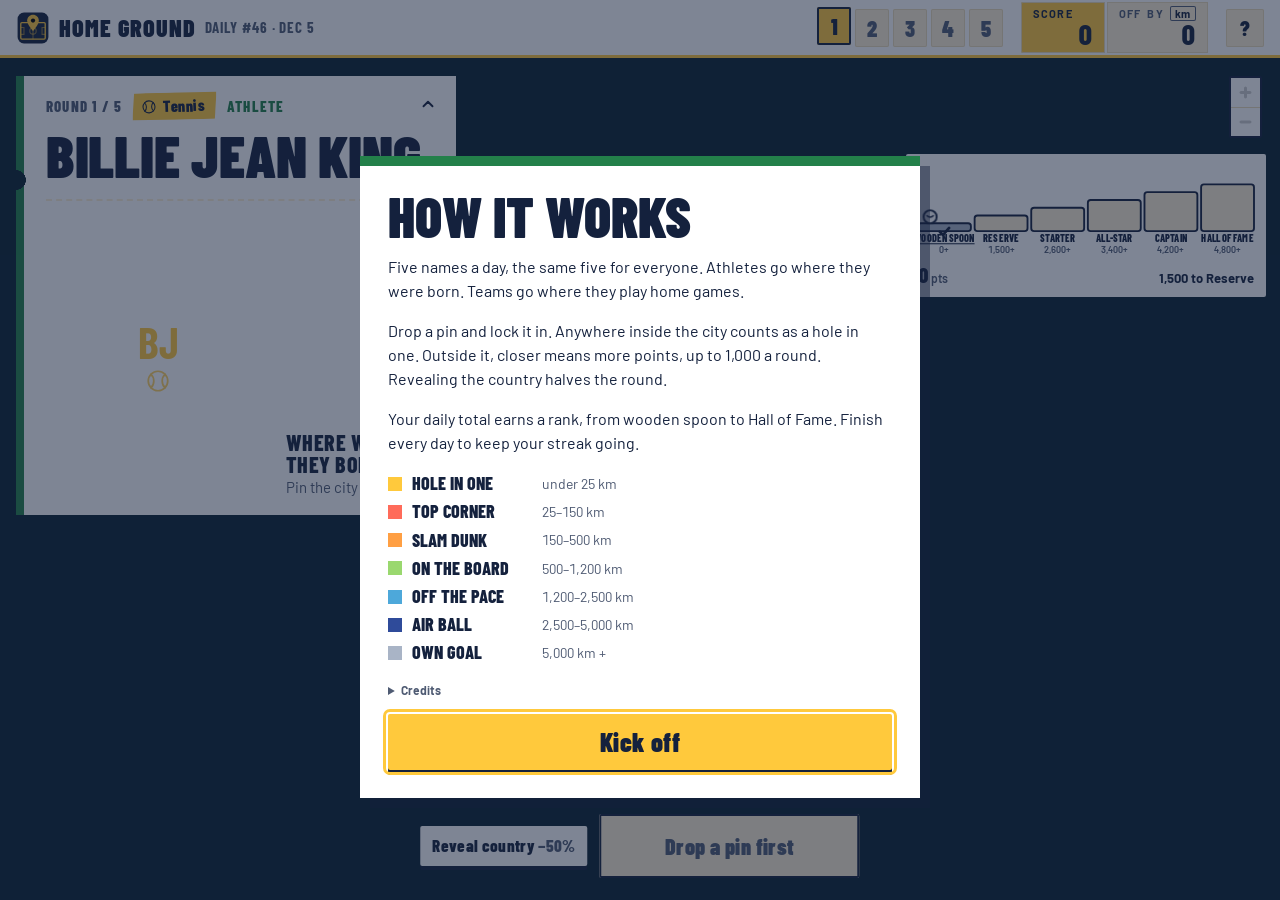
==== commit 272c6a11: "Fewer systems: distance comparisons move into the Vault, the cabinet screen goes The 'about 74 marat" ====
--- a/index.html
+++ b/index.html
@@ -55,9 +55,6 @@
     <div class="readout"><span>Off<span class="long"> by</span> <button class="unit" id="unitBtn">km</button></span><b id="distTotal">0</b></div>
     <div class="readout streak" id="streakBox" hidden><span>Streak</span><b id="streak">0</b></div>
   </div>
-  <button class="square trophy" id="cabinetBtn" aria-label="Trophy cabinet" title="Trophy cabinet">
-    <svg viewBox="0 0 24 24" aria-hidden="true"><path d="M7 4h10v5a5 5 0 0 1-10 0V4zM7 6H4v2a3 3 0 0 0 3 3M17 6h3v2a3 3 0 0 1-3 3M12 14v4M8 20h8"/></svg>
-  </button>
   <button class="square" id="helpBtn" aria-label="How to play">?</button>
 </header>
 
--- a/css/style.css
+++ b/css/style.css
@@ -214,9 +214,6 @@
   transform: rotate(-6deg); animation: stamp 420ms 250ms cubic-bezier(0.3, 1.6, 0.5, 1) both;
 }
 @keyframes stamp { from { opacity: 0; transform: rotate(-6deg) scale(1.8); } to { opacity: 1; transform: rotate(-6deg) scale(1); } }
-.result .sports { grid-column: 1 / -1; margin-top: 10px; color: var(--text); font-family: var(--f-display); font-weight: 700; font-size: 20px; }
-.result .sports:empty { display: none; }
-.result .sports small { display: block; margin-top: 2px; color: var(--muted); font: 500 14px/1.3 var(--f-body); }
 .result .place { grid-column: 1 / 3; margin-top: 12px; font-family: var(--f-display); font-weight: 800; font-size: 26px; line-height: 1; text-transform: uppercase; }
 .result .place small { display: block; margin-top: 3px; font-family: var(--f-body); font-weight: 500; font-size: 14px; text-transform: none; color: var(--muted); }
 .result .line { grid-column: 1 / 3; margin-top: 6px; font-size: 15px; color: var(--text); }
@@ -295,64 +292,64 @@
 .credits ul { margin: 6px 0 0; padding-left: 16px; display: grid; gap: 4px; }
 
 /* the ladder (scorecard) */
-/* ── The rank ladder ───────────────────────────────── */
-/* Live during the game: down the right-hand side on desktop, a strip under the header on phones. */
-.ladder-live { position: fixed; z-index: 8; right: 14px; top: calc(var(--bar-h) + env(safe-area-inset-top, 0px) + 96px); width: 172px;
-  padding: 10px 12px 12px 12px; background: var(--surface); border-top: 4px solid var(--primary); color: var(--text); }
-.ll-title { margin: 0 0 8px; font: 700 11px var(--f-body); letter-spacing: 0.12em; text-transform: uppercase; color: var(--muted); }
-.ll-track { position: relative; height: 222px; }
-.ll-rungs { list-style: none; margin: 0; padding: 0; height: 100%; display: flex; flex-direction: column-reverse; gap: 3px; }
-.ll-rung { flex: 1; display: flex; justify-content: space-between; align-items: center; gap: 6px; padding: 0 8px; background: var(--surface-2); color: var(--muted); font: 800 14px/1 var(--f-display); text-transform: uppercase; letter-spacing: 0.02em; transition: background 200ms, color 200ms; }
-.ll-rung small { font: 600 11px var(--f-body); font-variant-numeric: tabular-nums; }
-.ll-rung.passed { background: color-mix(in srgb, var(--secondary) 55%, var(--surface-2)); color: var(--text); }
-.ll-rung.here { background: var(--secondary); color: var(--text); box-shadow: inset 0 0 0 2px var(--primary); }
-.ll-rung.up { animation: rung-up 700ms ease-out; }
-@keyframes rung-up { 0% { background: var(--primary); color: var(--text); transform: scale(1.06); } 100% { transform: none; } }
-/* the marker: a gold line across the ladder at your total, with the number on a tag */
-.ll-marker { position: absolute; left: -6px; right: -6px; bottom: calc(var(--p, 0) * 100%); height: 0; pointer-events: none; }
-/* notches on both edges rather than a line across, so the rung names stay readable */
-.ll-marker::before, .ll-marker::after { content: ""; position: absolute; top: -2px; width: 12px; height: 4px; background: var(--primary); box-shadow: 0 0 0 1px var(--border); }
-.ll-marker::before { left: 0; }
-.ll-marker::after { right: 0; }
-.ll-marker b { position: absolute; right: calc(100% - 2px); top: 0; transform: translateY(-50%); padding: 1px 6px; background: var(--primary); color: var(--text); font: 900 15px var(--f-display); font-variant-numeric: tabular-nums; white-space: nowrap; }
-.ll-marker.pop b { animation: tag-pop 500ms cubic-bezier(0.3, 1.6, 0.5, 1); }
-@keyframes tag-pop { 0% { transform: translateY(-50%) scale(1.6); } 100% { transform: translateY(-50%) scale(1); } }
-.ll-proj { margin: 10px 0 0; font: 600 12px/1.35 var(--f-body); color: var(--muted); }
+/* ── The Climb: the rank staircase ─────────────────── */
+/* step colours, bottom to top */
+.climb { --rk-0: var(--t-frozen); --rk-1: var(--sky); --rk-2: var(--t-warm); --rk-3: var(--t-hot); --rk-4: var(--accent); --rk-5: var(--primary); }
+.cl-svg { display: block; width: 100%; height: auto; overflow: visible; }
+.cl-step rect { fill: var(--surface-2); stroke: var(--border); stroke-width: 2; transition: fill 250ms; }
+.cl-step[data-i="0"] { --rk: var(--rk-0); } .cl-step[data-i="1"] { --rk: var(--rk-1); } .cl-step[data-i="2"] { --rk: var(--rk-2); }
+.cl-step[data-i="3"] { --rk: var(--rk-3); } .cl-step[data-i="4"] { --rk: var(--rk-4); } .cl-step[data-i="5"] { --rk: var(--rk-5); }
+.cl-step.lit rect { fill: var(--rk); }
+.cl-tick { fill: none; stroke: var(--text); stroke-width: 3; stroke-linecap: round; stroke-linejoin: round; opacity: 0; }
+.cl-step.lit .cl-tick { opacity: 1; }
+.cl-step.ticked .cl-tick { animation: tick-in 260ms ease-out; }
+@keyframes tick-in { from { opacity: 0; transform: translateY(4px); } }
+.cl-name { fill: var(--text); font: 800 16px var(--f-display); text-transform: uppercase; text-anchor: middle; letter-spacing: 0.01em; }
+.cl-min { fill: var(--muted); font: 600 13px var(--f-body); text-anchor: middle; font-variant-numeric: tabular-nums; }
+.cl-step.here .cl-name { text-decoration: underline; text-decoration-thickness: 2px; text-underline-offset: 3px; }
+.cl-ball circle { fill: var(--surface); stroke: var(--border); stroke-width: 2.5; }
+.cl-ball path { fill: none; stroke: var(--border); stroke-width: 1.5; }
+.cl-ball.settle circle { animation: settle 260ms ease-out; }
+@keyframes settle { 40% { transform: scale(1.15, 0.85) translateY(2px); } }
+.cl-flag, .cl-trophy { opacity: 0; }
+.cl-flag .pole { stroke: var(--border); stroke-width: 3; stroke-linecap: round; }
+.cl-flag .cloth { fill: var(--accent); stroke: var(--border); stroke-width: 2; stroke-linejoin: round; }
+.cl-trophy path { fill: var(--primary); stroke: var(--border); stroke-width: 2; stroke-linejoin: round; }
+.landed .cl-flag { opacity: 1; animation: plant 380ms cubic-bezier(0.3, 1.5, 0.5, 1); transform-box: fill-box; transform-origin: bottom; }
+.landed.has-trophy .cl-flag { opacity: 0; animation: none; }
+.landed.has-trophy .cl-trophy { opacity: 1; animation: rise 600ms cubic-bezier(0.3, 1.4, 0.5, 1); }
+@keyframes plant { from { transform: scaleY(0); } }
+@keyframes rise { from { opacity: 0; transform: translateY(30px); } }
+
+/* compact, during the game: top right on desktop, a strip under the header on phones */
+.ladder-live { position: fixed; z-index: 8; right: 14px; top: calc(var(--bar-h) + env(safe-area-inset-top, 0px) + 96px); width: 360px;
+  padding: 8px 12px 10px; background: var(--surface); border-radius: var(--hard); }
+.climb-compact { display: grid; gap: 4px; }
+.climb-compact .cl-name { font-size: 11px; }
+.climb-compact .cl-min { font-size: 10px; }
+.climb-compact .cl-ball circle { stroke-width: 2; }
+.climb-compact .cl-side { display: flex; justify-content: space-between; align-items: baseline; gap: 10px; }
+.cl-score { margin: 0; font: 600 12px var(--f-body); color: var(--muted); }
+.cl-score b { font: 900 20px var(--f-display); color: var(--text); font-variant-numeric: tabular-nums; }
+.cl-next { margin: 0; font: 700 13px var(--f-body); color: var(--text); text-align: right; }
 .ladder-live[hidden] { display: none; }
 
-/* The hero of the Full time screen: a big ladder, a marker that climbs it, then the rank stamped on. */
-.ft-hero { grid-area: hero; justify-self: center; width: min(620px, 100%); }
-.hl { position: relative; padding-left: 74px; }
-.hl-track { position: relative; height: 336px; }
-.hl .ll-rung { padding: 0 16px; font-size: 24px; }
-.hl .ll-rung small { font-size: 13px; }
-.hl .ll-marker b { font-size: 24px; padding: 2px 10px; }
-.hl .ll-rung.tick { animation: tick 300ms ease-out; }
-@keyframes tick { 0% { transform: scaleX(1.04); background: var(--primary); color: var(--text); } 100% { transform: none; } }
-.hl-stamp { position: absolute; right: -150px; top: 34%; padding: 8px 18px 10px; border: 5px solid var(--primary); background: var(--surface);
-  color: var(--primary); text-align: center; transform: rotate(-7deg); opacity: 0; pointer-events: none; }
-.hl-stamp small { display: block; font: 700 12px var(--f-body); letter-spacing: 0.14em; text-transform: uppercase; color: var(--text); }
-.hl-stamp b { display: block; font: 900 56px/0.9 var(--f-display); text-transform: uppercase; white-space: nowrap; }
-.hl.big .hl-stamp b { font-size: 80px; }
-.rank-hof .hl-stamp { background: var(--primary); color: var(--text); border-color: var(--text); }
-.rank-hof .hl-stamp small { color: var(--text); }
-.hl.stamped .hl-stamp { opacity: 1; animation: stamp 480ms cubic-bezier(0.3, 1.5, 0.5, 1); }
-.hl.big.stamped .hl-stamp { animation-duration: 650ms; }
-@keyframes stamp { from { opacity: 0; transform: rotate(-7deg) scale(2.4); } }
-.hl.stamped.rank-hof::before { content: ""; position: absolute; right: 8%; top: 40%; width: 460px; height: 460px; margin: -230px -230px 0 0; border-radius: 50%; pointer-events: none;
-  background: repeating-conic-gradient(color-mix(in srgb, var(--primary) 16%, transparent) 0 8deg, transparent 8deg 24deg); animation: rays 2.4s ease-out both; }
-@keyframes rays { from { transform: rotate(-40deg) scale(0.4); opacity: 0; } }
-@keyframes pop { from { transform: scale(0); } to { transform: scale(1); } }
-
-.toast { position: fixed; z-index: 30; left: 50%; top: calc(var(--bar-h) + 16px); transform: translateX(-50%); padding: 8px 14px; background: var(--primary); color: var(--text); font-weight: 700; font-size: 14px; }
-.esri-mark { display: none; position: fixed; z-index: 2; left: var(--edge); bottom: 6px; font-size: 10.5px; color: var(--text); text-shadow: 0 1px 2px var(--border); pointer-events: none; }
-
-/* ── Phones ────────────────────────────────────────── */
-/* Light panels float over the dark satellite map: a firm navy edge and a soft shadow keep them readable. */
-:root { --float: 0 8px 22px color-mix(in srgb, var(--border) 32%, transparent); }
-.ticket, .result, .ladder-live, .dock .minor, .toast { outline: 2px solid var(--border); outline-offset: -2px; box-shadow: var(--float); }
-.card { box-shadow: var(--float), inset 0 0 0 2px var(--border); }
-
+/* the hero of the Full time screen */
+.ft-hero { justify-self: center; width: min(880px, 100%); }
+.climb-hero { display: grid; grid-template-columns: minmax(0, 600px) minmax(170px, 1fr); gap: 20px 28px; align-items: end; }
+.climb-hero .cl-side { display: grid; gap: 10px; justify-items: start; padding-bottom: 54px; }
+.cl-rank { margin: 0; opacity: 0; transition: opacity 300ms; }
+.landed .cl-rank { opacity: 1; animation: stamp-in 420ms cubic-bezier(0.3, 1.4, 0.5, 1); }
+.cl-rank small { display: block; font: 700 12px var(--f-body); letter-spacing: 0.14em; text-transform: uppercase; color: var(--muted); }
+.cl-rank b { display: block; padding: 4px 12px 6px; border: 3px solid var(--border); background: var(--primary); color: var(--on-primary);
+  font: 900 46px/0.95 var(--f-display); text-transform: uppercase; transform: rotate(-3deg); }
+.has-trophy .cl-rank b { font-size: 60px; }
+@keyframes stamp-in { from { transform: scale(1.6); opacity: 0; } }
+.cl-skip { padding: 4px 10px; background: none; color: var(--muted); font: 700 13px var(--f-body); text-decoration: underline; }
+.cl-skip[hidden] { display: none; }
+.ft .cl-skip { display: none; } /* the end screen has its own "Skip animation" */
+
+/* Phones */
 @media (max-width: 720px) {
   :root { --bar-h: 52px; }
   .bar { gap: 8px; }
@@ -374,8 +371,8 @@
   }
   .who { font-size: clamp(30px, 9vw, 42px); margin-top: 8px; }
   .ticket.folded .who { font-size: 26px; }
-  .ticket-body { grid-template-columns: 112px 1fr; gap: 12px; margin-top: 10px; padding-top: 10px; }
-  .portrait { width: 112px; }
+  .ticket-body { grid-template-columns: 92px 1fr; gap: 12px; margin-top: 10px; padding-top: 10px; }
+  .portrait { width: 92px; }
   .initials { font-size: 30px; }
   .initials svg { width: 18px; height: 18px; }
   .credit { width: min(250px, 70vw); }
@@ -383,7 +380,7 @@
   .ask b { font-size: 18px; }
   .tape { font-size: 14px; }
 
-  .dock { left: 0; right: 0; transform: none; width: auto; max-width: none; bottom: 0; padding: 10px var(--edge) calc(10px + env(safe-area-inset-bottom, 0px)); background: var(--surface); justify-content: space-between; }
+  .dock { left: 0; right: 0; transform: none; width: auto; max-width: none; bottom: 0; padding: 10px var(--edge) calc(10px + env(safe-area-inset-bottom, 0px)); background: var(--surface); border-top: 2px solid var(--border); justify-content: space-between; }
   .dock .status { display: none; }
   .go { min-width: 0; flex: 1; height: 56px; font-size: 26px; box-shadow: none; }
   .go:disabled { font-size: 19px; }
@@ -396,11 +393,12 @@
   .stamp { font-size: 18px; padding: 3px 8px; }
   .result .place { font-size: 20px; }
   .result .next { grid-column: 1 / -1; grid-row: auto; justify-self: stretch; margin-top: 12px; height: 52px; }
-  .esri-mark { display: block; bottom: auto; top: calc(var(--bar-h) + 8px); }
+  .esri-mark { display: block; bottom: auto; }
   .card { padding: 20px 18px 22px; }
   .card h2 { font-size: 44px; }
   .final b { font-size: 68px; }
 }
+
 /* ── The Vault: five levels of facts, unlocked by score ── */
 .vault-btn { grid-column: 1 / -1; justify-self: start; margin-top: 8px; display: inline-flex; align-items: center; gap: 8px; padding: 6px 12px 6px 6px;
   background: var(--surface-2); color: var(--text); box-shadow: inset 0 0 0 1px var(--line); border-radius: var(--hard);
@@ -425,6 +423,8 @@
 .level dt { font: 700 13px/1.6 var(--f-body); color: var(--muted); text-transform: uppercase; letter-spacing: 0.04em; }
 .level dd { margin: 0; line-height: 1.45; }
 .level .summary { margin-top: 10px; }
+.level .shot { margin: 10px 0 0; padding: 8px 10px; background: var(--surface); border-radius: 4px; line-height: 1.45; }
+.level .shot b { margin-right: 6px; font: 800 14px var(--f-display); text-transform: uppercase; }
 .level .links { display: flex; flex-wrap: wrap; gap: 6px 16px; margin-top: 8px; }
 .level a { color: var(--secondary); font-weight: 700; }
 .level .source { margin-top: 6px; font-size: 13px; color: var(--muted); }
@@ -466,151 +466,111 @@
   animation: sheen 3.2s ease-in-out infinite; }
 @keyframes sheen { from { background-position: 120% 0; } to { background-position: -120% 0; } }
 
-/* ── Trophy cabinet ────────────────────────────────── */
-.card.cab-card { max-width: 900px; border-top-color: var(--primary); }
-.cab-count { display: flex; align-items: baseline; gap: 10px; }
-.cab-count b { font: 900 72px/0.85 var(--f-display); }
-.cab-count span { font: 700 22px var(--f-display); color: var(--muted); text-transform: uppercase; }
-.cab-rarities { display: flex; flex-wrap: wrap; gap: 6px; margin: 0; padding: 0; list-style: none; }
-.cab-rarities li { display: flex; gap: 6px; align-items: baseline; padding: 4px 10px; background: var(--rar); color: var(--text); font: 800 16px var(--f-display); text-transform: uppercase; }
-.cab-rarities b { font-size: 22px; }
-.cab-grid { display: grid; grid-template-columns: repeat(auto-fill, minmax(130px, 1fr)); gap: 12px; }
-.cabinet { display: grid; gap: 14px; }
-.cabinet .empty { color: var(--muted); }
-.trophy svg { width: 22px; height: 22px; fill: none; stroke: currentColor; stroke-width: 2; stroke-linejoin: round; }
 
 @media (max-width: 720px) {
   .vault-head { grid-template-columns: 90px 1fr; }
   .vault-head .tcard { width: 90px; }
   .level dl { grid-template-columns: 1fr; gap: 0; }
   .level dd { margin-bottom: 6px; }
-  .cab-grid { grid-template-columns: repeat(auto-fill, minmax(100px, 1fr)); gap: 8px; }
   .vault-btn { margin-top: 10px; }
 }
 /* ── Full time: the whole screen ───────────────────── */
+/* Calm and roomy, top to bottom: score and rank, the rounds beside the map, then sharing. */
 .sheet.full { padding: 0; display: block; background: var(--bg); }
-.ft { max-width: 1240px; margin: 0 auto; padding: calc(28px + env(safe-area-inset-top, 0px)) var(--edge) 56px; color: var(--text);
-  display: grid; grid-template-columns: minmax(0, 1.65fr) minmax(320px, 1fr); gap: 22px 28px;
-  grid-template-areas: "top top" "hero hero" "map rows" "calls rows" "cards cards" "share share"; align-items: start; }
-.ft-top { grid-area: top; display: grid; grid-template-columns: 1fr auto; gap: 18px 28px; align-items: end; border-bottom: 3px solid var(--line); padding-bottom: 20px; }
-.ft-head small { font: 700 13px var(--f-body); letter-spacing: 0.12em; text-transform: uppercase; color: var(--muted); }
-.ft-brand { display: flex; align-items: center; gap: 10px; }
-.ft-head h2 { margin: 2px 0 6px; font: 900 clamp(64px, 11vw, 150px)/0.8 var(--f-display); text-transform: uppercase; letter-spacing: -0.01em; }
-.ft-score { display: flex; align-items: baseline; gap: 12px; }
-.ft-score b { font: 900 clamp(60px, 8vw, 110px)/0.85 var(--f-display); color: var(--text); font-variant-numeric: tabular-nums; }
-.ft-score span { font: 700 24px var(--f-display); color: var(--muted); text-transform: uppercase; }
-.ft-next { margin: 8px 0 0; color: var(--muted); font-weight: 600; }
-.ft-stats { grid-column: 1; }
-.ft .stats div { background: var(--surface-2); }
-
-.ft-map-wrap { grid-area: map; position: relative; aspect-ratio: 16 / 10; overflow: hidden; background: var(--sea); box-shadow: inset 0 0 0 3px var(--line); }
-.ft-map { position: absolute; inset: 0; }
-.ft-showall { position: absolute; left: 10px; top: 10px; z-index: 2; }
-/* markers on the Full time map: a dot exactly on the spot, and a badge (centred on it, or fanned out on a
-   leader line when markers crowd together) */
-.sm-pin { position: relative; width: 0; height: 0; cursor: pointer; transition: opacity 250ms; }
-.sm-hidden { opacity: 0; pointer-events: none; }
-.sm-dim { opacity: 0.35; }
-.sm-dot { position: absolute; left: -4px; top: -4px; width: 8px; height: 8px; border-radius: 50%; background: var(--surface); box-shadow: 0 0 0 2px var(--border); }
-.sm-answer .sm-dot { background: var(--c); }
-.sm-leader { position: absolute; left: 0; top: -1px; height: 2px; width: var(--len, 0); background: var(--surface); box-shadow: 0 0 0 1px var(--border);
-  transform-origin: 0 50%; transform: rotate(var(--ang, 0rad)); display: none; }
-.sm-fanned .sm-leader { display: block; }
-.sm-badge { position: absolute; left: var(--dx, 0px); top: var(--dy, 0px); transform: translate(-50%, -50%); display: flex; align-items: center; gap: 0; }
-.sm-ball, .sm-flag { display: grid; place-items: center; width: 26px; height: 26px; border-radius: 50%; box-shadow: 0 0 0 2px var(--border), 0 3px 8px color-mix(in srgb, var(--border) 50%, transparent); }
-.sm-ball { background: var(--surface); color: var(--text); }
-.sm-ball svg { width: 17px; height: 17px; }
-.sm-flag { background: var(--c); }
-.sm-flag::before { content: ""; width: 10px; height: 12px; margin-left: 3px; border-left: 2px solid var(--border); background: linear-gradient(var(--border), var(--border)) 2px 1px / 7px 6px no-repeat; }
-.sm-badge b { margin-left: -4px; padding: 0 5px; min-width: 18px; text-align: center; background: var(--surface); color: var(--text); font: 900 13px/18px var(--f-display); border-radius: 2px; box-shadow: 0 0 0 1px var(--c, var(--surface)); }
-.sm-dist { padding: 1px 7px; background: var(--surface); color: var(--c); font: 800 13px/1.4 var(--f-display); text-transform: uppercase; white-space: nowrap; border-radius: 2px; box-shadow: 0 0 0 1px var(--c); transition: opacity 250ms; }
-.sm-dist.sm-hidden { opacity: 0; }
-.ft-row { cursor: pointer; }
-.ft-row:hover, .ft-row.picked { background: color-mix(in srgb, var(--c) 18%, var(--surface-2)); }
-.ft-row:focus-visible { outline: 2px solid var(--primary); outline-offset: 2px; }
-
-.ft-rows { grid-area: rows; list-style: none; margin: 0; padding: 0; display: grid; gap: 6px; }
-.ft-row { display: grid; grid-template-columns: 64px minmax(0, 1fr) auto; gap: 12px; align-items: center; padding: 8px 12px 8px 8px; background: var(--surface-2); border-left: 6px solid var(--c); }
-.ft-thumb { position: relative; width: 64px; height: 64px; display: grid; place-items: center; overflow: hidden; background: var(--surface); color: var(--muted); }
-.ft-thumb svg { width: 30px; height: 30px; }
-.ft-thumb img { position: absolute; inset: 0; width: 100%; height: 100%; object-fit: cover; object-position: 50% 22%; }
-.ft-thumb[data-type="team"] img { object-fit: contain; padding: 8px; background: var(--plate); }
-.ft-who { min-width: 0; font-size: 13px; line-height: 1.35; color: var(--muted); }
-.ft-who b { display: block; margin-bottom: 2px; color: var(--text); font: 800 20px/1 var(--f-display); text-transform: uppercase; overflow-wrap: anywhere; }
+.ft { max-width: 1180px; margin: 0 auto; padding: calc(32px + env(safe-area-inset-top, 0px)) var(--edge) 72px; color: var(--text);
+  display: grid; gap: 48px; }
+.ft-top { display: grid; justify-items: center; text-align: center; gap: 4px; }
+.ft-brand { display: flex; align-items: center; gap: 10px; font: 700 13px var(--f-body); letter-spacing: 0.12em; text-transform: uppercase; color: var(--muted); }
+.ft-top h2 { margin: 6px 0 0; font: 900 clamp(48px, 7vw, 84px)/0.9 var(--f-display); text-transform: uppercase; }
+.ft-score { display: flex; align-items: baseline; gap: 10px; }
+.ft-score b { font: 900 clamp(52px, 7vw, 88px)/0.9 var(--f-display); font-variant-numeric: tabular-nums; }
+.ft-score span { font: 700 22px var(--f-display); color: var(--muted); text-transform: uppercase; }
+.ft-skip { margin-top: 6px; padding: 4px 10px; background: none; color: var(--muted); font: 700 14px var(--f-body); text-decoration: underline; }
+
+/* the rounds and the map side by side; they fade in after the climb */
+.ft-rounds { display: grid; grid-template-columns: minmax(300px, 400px) minmax(0, 1fr); gap: 24px; align-items: start; }
+.ft:not(.settled):not(.list-in) .ft-rounds, .ft:not(.settled):not(.list-in) .ft-share { opacity: 0; }
+.ft-rounds, .ft-share { transition: opacity 500ms ease-out; }
+.ft-rows { list-style: none; margin: 0; padding: 0; display: grid; gap: 8px; }
+.ft-row { display: grid; grid-template-columns: 34px minmax(0, 1fr) auto; gap: 12px; align-items: center; padding: 12px 14px; cursor: pointer;
+  background: var(--surface); border: 2px solid var(--line); border-radius: 6px; }
+.ft-row:hover { border-color: var(--border); }
+.ft-row.picked { border-color: var(--border); box-shadow: 4px 4px 0 var(--border); }
+.ft-row:focus-visible { outline: 3px solid var(--sky); outline-offset: 2px; }
+.ft-num { display: grid; place-items: center; width: 34px; height: 34px; border-radius: 50%; background: var(--c); color: var(--c-ink);
+  border: 2px solid var(--border); font: 900 18px var(--f-display); }
+.ft-who { min-width: 0; font-size: 13px; line-height: 1.4; color: var(--muted); }
+.ft-who b { display: block; margin-bottom: 2px; color: var(--text); font: 800 19px/1.05 var(--f-display); text-transform: uppercase; overflow-wrap: anywhere; }
 .ft-who span { display: block; }
 .ft-said i { font-style: normal; color: var(--text); }
 .ft-pts { text-align: right; }
-.ft-pts b { display: block; font: 900 32px/0.9 var(--f-display); font-variant-numeric: tabular-nums; }
-.ft-tier { display: inline-block; margin: 3px 0 2px; padding: 1px 6px; background: var(--c); color: var(--text); font: 800 13px var(--f-display); text-transform: uppercase; white-space: nowrap; }
+.ft-pts b { display: block; font: 900 28px/0.95 var(--f-display); font-variant-numeric: tabular-nums; }
+.ft-tier { display: inline-block; margin: 3px 0 2px; padding: 1px 6px; border-radius: 3px; background: var(--c); color: var(--c-ink);
+  font: 800 12px var(--f-display); text-transform: uppercase; white-space: nowrap; }
 .ft-pts small { display: block; font-size: 12px; color: var(--muted); white-space: nowrap; }
 
-.ft-calls { grid-area: calls; display: grid; grid-template-columns: 1fr 1fr; gap: 10px; }
-.ft-call { padding: 12px 14px; background: var(--surface-2); border-top: 6px solid var(--c); }
-.ft-call small { display: block; font: 700 12px var(--f-body); letter-spacing: 0.12em; text-transform: uppercase; color: var(--muted); }
-.ft-call b { display: block; margin: 4px 0; font: 900 28px/0.95 var(--f-display); text-transform: uppercase; }
-.ft-call span { font-size: 14px; color: var(--muted); }
-
-.ft-cards { grid-area: cards; }
-.ft-cards h3 { margin: 0; font: 900 34px var(--f-display); text-transform: uppercase; }
-.ft-cards p { margin: 0 0 12px; color: var(--muted); }
-.ft-cardrow { display: grid; grid-template-columns: repeat(5, minmax(0, 1fr)); gap: 14px; }
-.ft-cardbtn { padding: 0; background: none; transition: transform 150ms; }
-.ft-cardbtn:hover { transform: translateY(-4px); }
-.ft .tcard-in { transition-delay: calc(var(--i) * 350ms + 2200ms); }
-
-.ft-share { grid-area: share; display: grid; gap: 12px; max-width: 640px; }
-.ft-sharetext { margin: 0; padding: 14px 16px; background: var(--surface-2); border-left: 6px solid var(--primary); font: 500 15px/1.5 var(--f-body); white-space: pre-wrap; overflow-wrap: anywhere; }
-.ft .next-in { color: var(--muted); }
-.ft .minor { box-shadow: inset 0 0 0 2px var(--line); background: var(--surface-2); color: var(--text); }
-.ft .minor:hover { box-shadow: inset 0 0 0 2px var(--primary); }
+.ft-mapcol { display: grid; gap: 10px; position: sticky; top: 16px; }
+.ft-map-wrap { position: relative; aspect-ratio: 4 / 3; overflow: hidden; border-radius: 6px; background: var(--sea); border: 2px solid var(--border); }
+.ft-map { position: absolute; inset: 0; }
+.ft-mapnav { display: flex; align-items: center; gap: 8px; }
+.ft-mapnav span { flex: 1; text-align: center; font: 800 16px var(--f-display); text-transform: uppercase; }
+.ft-mapnav .minor { box-shadow: none; border: 2px solid var(--border); }
+.ft-mapnav #showAllBtn[aria-pressed="true"] { background: var(--primary); }
+
+/* markers on the Full time map: a hollow numbered circle for your pin, a filled one with a flag for the answer */
+.sm-pin { display: grid; place-items: center; width: 30px; height: 30px; padding: 0; border-radius: 50%; cursor: pointer;
+  font: 900 15px var(--f-display); line-height: 1; transition: opacity 200ms; } /* (MapLibre positions markers itself: no position or transform here) */
+.sm-guess { background: var(--surface); color: var(--text); border: 4px solid var(--c); box-shadow: 0 0 0 2px var(--border); }
+.sm-answer { background: var(--c); color: var(--c-ink); border: 2px solid var(--border); }
+.sm-flag { position: absolute; right: -9px; top: -13px; width: 13px; height: 15px; border-left: 2px solid var(--border);
+  background: linear-gradient(var(--c), var(--c)) 0 0 / 10px 8px no-repeat; }
+.sm-flag::after { content: ""; position: absolute; left: 0; top: 0; width: 10px; height: 8px; border: 1.5px solid var(--border); border-left: 0; }
+.sm-faint { width: 16px; height: 16px; font-size: 10px; opacity: 0.3; border-width: 2px; box-shadow: none; }
+.sm-faint .sm-flag { display: none; }
+.sm-plain { width: 18px; height: 18px; font-size: 11px; border-width: 2px; box-shadow: none; }
+.sm-plain .sm-flag { display: none; }
+.sm-dist { padding: 2px 8px; border-radius: 4px; background: var(--surface); color: var(--text); border: 2px solid var(--c);
+  font: 800 14px/1.3 var(--f-display); text-transform: uppercase; white-space: nowrap; box-shadow: 0 2px 6px color-mix(in srgb, var(--border) 30%, transparent); }
+.sm-dist[hidden] { display: none; }
+
+/* sharing, the countdown and the day's cards: quieter, at the bottom */
+.ft-share { display: grid; gap: 14px; justify-items: center; text-align: center; max-width: 560px; margin: 0 auto; width: 100%; }
+.ft-sharetext { margin: 0; width: 100%; padding: 14px 16px; background: var(--surface); border: 2px solid var(--line); border-radius: 6px;
+  font: 600 16px/1.6 var(--f-body); white-space: pre-wrap; overflow-wrap: anywhere; text-align: left; }
+.ft-share .actions { width: 100%; }
+.ft .next-in { margin: 0; color: var(--muted); }
+.ft .minor { background: var(--surface); color: var(--text); }
+.ft-cards { width: 100%; margin-top: 24px; }
+.ft-cards h3 { margin: 0 0 10px; font: 900 24px var(--f-display); text-transform: uppercase; }
+.ft-cards p { margin: 8px 0 0; color: var(--muted); font-size: 13px; }
+.ft-cardrow { display: grid; grid-template-columns: repeat(5, minmax(0, 1fr)); gap: 10px; }
+.ft-cardbtn { padding: 0; background: none; }
 .ft .credits, .ft-geo { color: var(--muted); font-size: 12px; margin: 0; }
-.ft .credits a { color: var(--text); }
 
 @media (max-width: 900px) {
-  .hl-stamp { right: -8px; }
-  .ft { grid-template-columns: minmax(0, 1fr); grid-template-areas: "top" "hero" "map" "rows" "calls" "cards" "share"; gap: 18px; }
-  .ft-top { grid-template-columns: 1fr; }
-  .ft-stats { grid-column: auto; }
+  .ft { gap: 36px; }
+  .ft-rounds { grid-template-columns: minmax(0, 1fr); }
+  .ft-mapcol { position: static; order: -1; } /* phones: the map first, the list below it */
 }
 @media (max-width: 520px) {
-  .ft-calls { grid-template-columns: 1fr; }
-  .ft-row { grid-template-columns: 52px minmax(0, 1fr) auto; gap: 10px; }
-  .ft-thumb { width: 52px; height: 52px; }
-  .ft-who b { font-size: 18px; }
-  .ft-pts b { font-size: 26px; }
+  .ft-row { grid-template-columns: 30px minmax(0, 1fr) auto; gap: 10px; padding: 10px; }
+  .ft-num { width: 30px; height: 30px; font-size: 16px; }
+  .ft-who b { font-size: 17px; }
+  .ft-pts b { font-size: 24px; }
   .ft-cardrow { gap: 6px; }
-  .ft-map-wrap { aspect-ratio: 4 / 3; }
 }
 
 @media (max-width: 720px) {
-  .ladder-live { left: 0; right: 0; width: auto; top: calc(var(--bar-h) + env(safe-area-inset-top, 0px)); padding: 5px 10px 6px; border-top: 0; border-bottom: 2px solid var(--line); }
-  .ll-title { display: none; }
-  .ll-track { height: 24px; }
-  .ll-rungs { flex-direction: row; gap: 2px; }
-  .ll-rung { justify-content: center; padding: 0 2px; font-size: 11px; letter-spacing: 0; text-align: center; }
-  .ll-rung small { display: none; }
-  .ll-marker { left: calc(var(--p, 0) * 100%); right: auto; top: -4px; bottom: -4px; width: 0; height: auto; }
-  .ll-marker::before { left: -1.5px; right: auto; top: 0; bottom: 0; width: 3px; height: auto; }
-  .ll-marker::after { display: none; }
-  .ll-marker b { display: none; }
-  .ll-proj { margin: 4px 0 0; font-size: 11px; text-align: center; }
-  .esri-mark { top: calc(var(--bar-h) + 66px); }
-  #map .maplibregl-ctrl-top-right { top: 46px; } /* below the ladder strip */
-  .toast { top: calc(var(--bar-h) + 56px); }
-  .hl { padding-left: 64px; }
-  .hl-track { height: 280px; }
-  .hl .ll-rung { font-size: 19px; }
-  .hl .ll-marker b { font-size: 19px; }
-  .hl-stamp { position: relative; right: auto; top: auto; margin: 18px auto 0; width: max-content; max-width: 100%; }
-  .hl-stamp b, .hl.big .hl-stamp b { font-size: 52px; white-space: normal; }
-  .hl .ll-rung { flex-direction: row; }
-  .hl .ll-rungs { flex-direction: column-reverse; }
-  .hl .ll-marker { left: -6px; right: -6px; top: auto; bottom: calc(var(--p, 0) * 100%); width: auto; height: 0; }
-  .hl .ll-marker::before { left: 0; right: auto; top: -2px; bottom: auto; height: 4px; width: 12px; }
-  .hl .ll-marker::after { display: block; }
-  .hl .ll-marker b { display: block; }
-  .hl .ll-rung small { display: inline; }
-  .hl .ll-rung { justify-content: space-between; padding: 0 12px; }
+  .ladder-live { left: 0; right: 0; width: auto; top: calc(var(--bar-h) + env(safe-area-inset-top, 0px)); padding: 4px 10px 6px; border-radius: 0; }
+  .ladder-live .cl-svg { max-height: 74px; }
+  .ladder-live .cl-score { display: none; } /* the header already shows the score */
+  .climb-compact .cl-side { justify-content: center; }
+  .climb-hero { grid-template-columns: 1fr; }
+  .climb-hero .cl-side { padding-bottom: 0; justify-items: center; }
+  .cl-rank b, .has-trophy .cl-rank b { font-size: 40px; }
+  .esri-mark { top: calc(var(--bar-h) + 112px); }
+  #map .maplibregl-ctrl-top-right { top: 104px; } /* below the staircase strip */
+  .toast { top: calc(var(--bar-h) + 106px); }
 }
 
 /* Narrow phones: the scoreboard strip has six things in it, so everything tightens up a little. */
@@ -621,6 +581,5 @@
   .readout { padding: 3px 6px 4px; }
   .readout b { font-size: 19px; }
   .square { width: 30px; height: 30px; font-size: 17px; }
-  .trophy svg { width: 18px; height: 18px; }
-}
+  }
 @media (prefers-reduced-motion: reduce) { * { transition: none !important; animation: none !important; } }
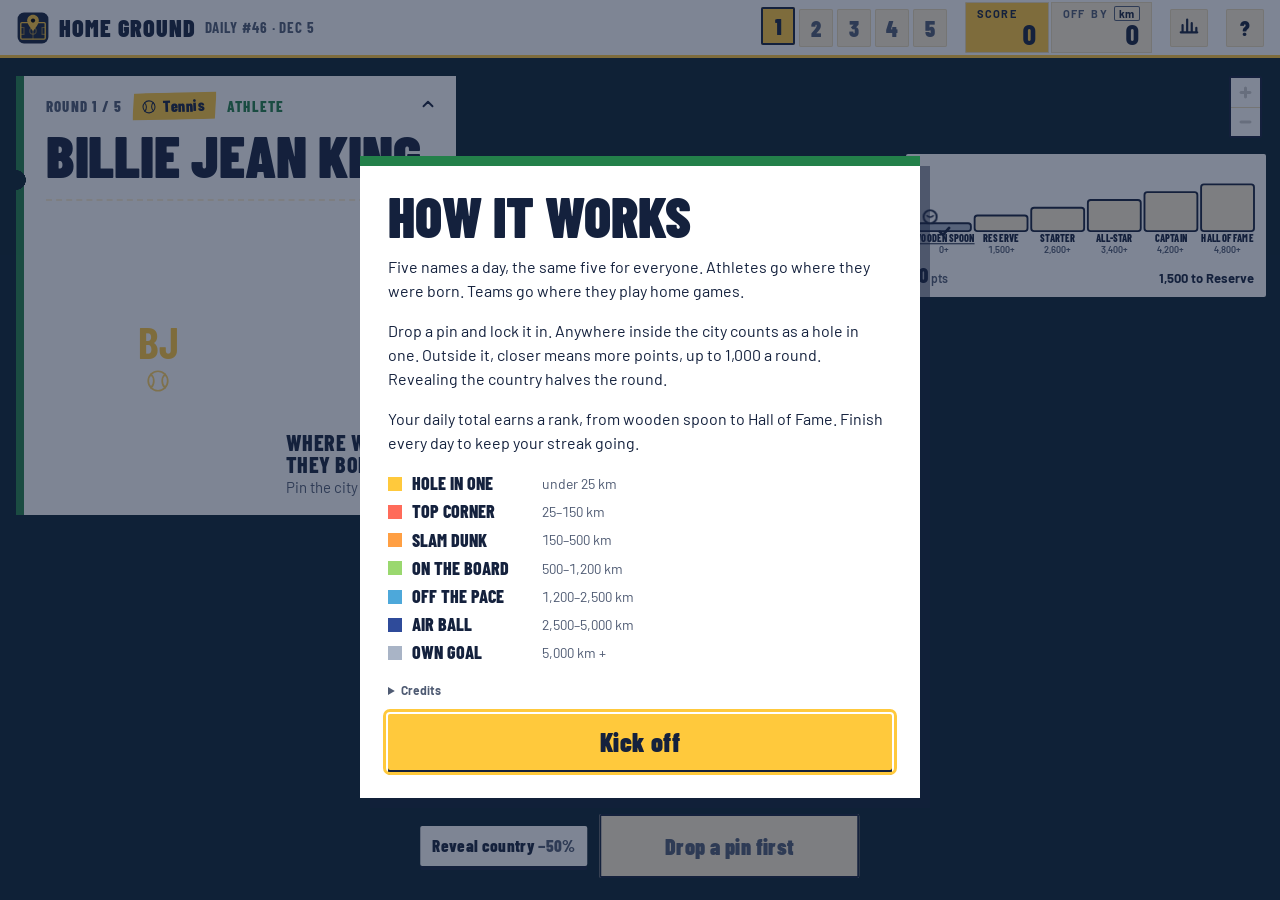
==== commit c573bc52: "Add a stats screen with a rank histogram Played, average, best, streak and best streak, plus how oft" ====
--- a/index.html
+++ b/index.html
@@ -55,6 +55,9 @@
     <div class="readout"><span>Off<span class="long"> by</span> <button class="unit" id="unitBtn">km</button></span><b id="distTotal">0</b></div>
     <div class="readout streak" id="streakBox" hidden><span>Streak</span><b id="streak">0</b></div>
   </div>
+  <button class="square stats-btn" id="statsBtn" aria-label="Your stats" title="Your stats">
+    <svg viewBox="0 0 24 24" aria-hidden="true"><path d="M5 20V12M10 20V6M15 20V10M20 20V15M3 20h18"/></svg>
+  </button>
   <button class="square" id="helpBtn" aria-label="How to play">?</button>
 </header>
 
--- a/css/style.css
+++ b/css/style.css
@@ -276,7 +276,7 @@
 .row .sc { text-align: right; font-family: var(--f-display); font-weight: 900; font-size: 26px; font-variant-numeric: tabular-nums; line-height: 1; }
 .row .sc small { display: block; font-family: var(--f-body); font-weight: 500; font-size: 12px; color: var(--muted); }
 .stats { display: grid; grid-template-columns: repeat(3, 1fr); gap: 2px; }
-.stats div { padding: 8px 10px; background: var(--surface); color: var(--text); }
+.stats div { padding: 8px 10px; background: var(--surface-2); color: var(--text); }
 .stats b { display: block; font-family: var(--f-display); font-weight: 900; font-size: 32px; font-variant-numeric: tabular-nums; line-height: 1; }
 .stats span { font-size: 11px; font-weight: 700; letter-spacing: 0.1em; text-transform: uppercase; color: var(--muted); }
 .actions { display: flex; gap: 10px; flex-wrap: wrap; }
@@ -474,6 +474,19 @@
   .level dd { margin-bottom: 6px; }
   .vault-btn { margin-top: 10px; }
 }
+/* ── Stats (on this device) ─────────────────────────── */
+.stats-btn svg { width: 22px; height: 22px; fill: none; stroke: currentColor; stroke-width: 2.4; stroke-linecap: round; }
+.st-numbers { grid-template-columns: repeat(5, 1fr); }
+.stats-card h3 { margin: 0; font: 900 24px var(--f-display); text-transform: uppercase; }
+.st-hist { list-style: none; margin: 0; padding: 0; display: grid; gap: 6px; }
+.st-hist li { display: grid; grid-template-columns: 110px 1fr; gap: 10px; align-items: center; }
+.st-name { font: 800 15px var(--f-display); text-transform: uppercase; }
+.st-bar { width: var(--w); min-width: 28px; display: flex; justify-content: flex-end; padding: 2px 8px; background: var(--surface-2);
+  border: 2px solid var(--border); border-radius: 3px; font: 900 15px var(--f-display); box-sizing: border-box; }
+.st-hist li.today .st-bar { background: var(--primary); }
+.st-note { color: var(--muted); font-size: 13px; }
+@media (max-width: 520px) { .st-numbers { grid-template-columns: repeat(3, 1fr); } .st-hist li { grid-template-columns: 96px 1fr; } }
+
 /* ── Full time: the whole screen ───────────────────── */
 /* Calm and roomy, top to bottom: score and rank, the rounds beside the map, then sharing. */
 .sheet.full { padding: 0; display: block; background: var(--bg); }
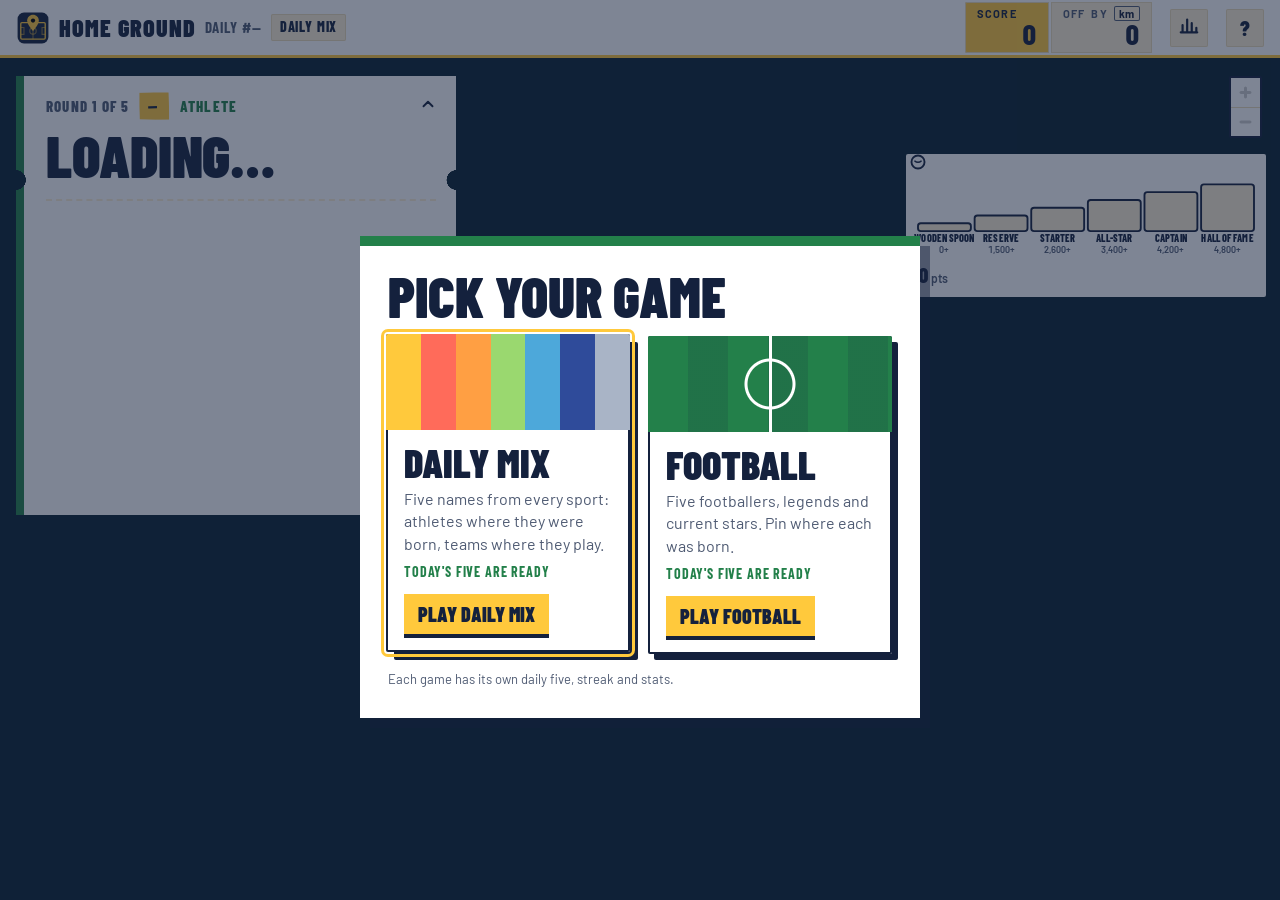
==== commit 7eb936b9: "Football mode: work in progress Build script for the football players, the mode picker and per-mode " ====
--- a/index.html
+++ b/index.html
@@ -48,6 +48,7 @@
     </svg>
     <span class="wordmark">Home Ground</span>
     <span class="dayno" id="puzzleNo">Daily #—</span>
+    <button class="modechip" id="modeBtn" type="button" title="Switch game">Daily mix</button>
   </div>
   <ol class="tracker" id="tracker" aria-label="Rounds"></ol>
   <div class="board" role="group" aria-label="Scoreboard">
--- a/css/style.css
+++ b/css/style.css
@@ -84,6 +84,57 @@
 .wordmark { font-family: var(--f-display); font-weight: 900; font-size: 24px; letter-spacing: 0.04em; text-transform: uppercase; color: var(--text); line-height: 1; white-space: nowrap; }
 .dayno { font-family: var(--f-display); font-weight: 700; font-size: 15px; letter-spacing: 0.06em; text-transform: uppercase; color: var(--muted); white-space: nowrap; }
 
+/* The game being played, as a chip next to the day; tap it to switch games. */
+.modechip { font-family: var(--f-display); font-weight: 800; font-size: 14px; letter-spacing: 0.06em; text-transform: uppercase;
+  padding: 3px 9px 4px; border-radius: var(--hard); background: var(--surface-2); color: var(--text); box-shadow: inset 0 0 0 1px var(--line); white-space: nowrap; }
+.modechip:hover { box-shadow: inset 0 0 0 2px var(--primary); }
+body[data-mode="football"] .modechip { background: var(--secondary); color: var(--on-secondary); box-shadow: none; }
+/* Football: faint pitch markings along the strip (halfway line, centre circle, a penalty box at each end) */
+body[data-mode="football"] .bar {
+  --line-c: color-mix(in srgb, var(--secondary) 28%, transparent);
+  border-bottom-color: var(--secondary);
+  background:
+    linear-gradient(var(--line-c), var(--line-c)) 50% 0 / 2px 100% no-repeat,
+    radial-gradient(circle at 50% 50%, transparent 20px, var(--line-c) 21px 22.5px, transparent 23.5px) 50% 50% / 50px 50px no-repeat,
+    var(--surface);
+}
+body[data-mode="football"] .bar::before, body[data-mode="football"] .bar::after {
+  content: ""; position: absolute; top: 12px; bottom: 12px; width: 46px; border: 2px solid var(--line-c); pointer-events: none;
+}
+body[data-mode="football"] .bar::before { left: -2px; border-left: 0; }
+body[data-mode="football"] .bar::after { right: -2px; border-right: 0; }
+body[data-mode="football"] .bar > * { position: relative; z-index: 1; }
+
+/* Start screen: the two games as big cards */
+.picker { max-width: 760px; }
+.modes { display: grid; grid-template-columns: 1fr 1fr; gap: 16px; }
+.mode-card {
+  position: relative; display: grid; gap: 8px; align-content: start; text-align: left; padding: 0 0 18px; overflow: hidden;
+  background: var(--surface); border-radius: var(--hard); box-shadow: inset 0 0 0 2px var(--border), 6px 6px 0 var(--border);
+  transition: transform 0.15s ease, box-shadow 0.15s ease;
+}
+.mode-card:hover, .mode-card:focus-visible { transform: translate(-2px, -2px); box-shadow: inset 0 0 0 2px var(--border), 8px 8px 0 var(--border); }
+.mode-card > :not(.mode-art) { margin: 0 18px; }
+.mode-card b { font: 900 40px/0.9 var(--f-display); text-transform: uppercase; margin-top: 6px !important; }
+.mode-blurb { color: var(--muted); line-height: 1.4; }
+.mode-state { font: 700 14px var(--f-display); letter-spacing: 0.06em; text-transform: uppercase; color: var(--secondary); }
+.mode-go { justify-self: start; margin-top: 6px !important; padding: 8px 14px; background: var(--primary); color: var(--on-primary);
+  font: 900 20px var(--f-display); text-transform: uppercase; box-shadow: 0 4px 0 var(--border); }
+/* each card's header art: the mix is the tier colours in stripes, Football is a pitch from above */
+.mode-art { display: block; height: 96px; }
+.mode-card[data-mode="mix"] .mode-art { background: linear-gradient(90deg, var(--t-bullseye) 0 14.3%, var(--t-scorching) 0 28.6%, var(--t-hot) 0 42.9%, var(--t-warm) 0 57.1%, var(--t-cool) 0 71.4%, var(--t-cold) 0 85.7%, var(--t-frozen) 0); }
+.mode-card[data-mode="football"] .mode-art {
+  background:
+    radial-gradient(circle at 50% 50%, transparent 22px, var(--surface) 23px 25px, transparent 26px),
+    linear-gradient(var(--surface), var(--surface)) 50% 0 / 3px 100% no-repeat,
+    repeating-linear-gradient(90deg, var(--secondary) 0 40px, color-mix(in srgb, var(--secondary) 85%, var(--text)) 40px 80px);
+}
+@media (max-width: 720px) {
+  .modes { grid-template-columns: 1fr; gap: 12px; }
+  .mode-art { height: 56px; }
+  .mode-card b { font-size: 32px; }
+}
+
 /* Round tracker: jersey numbers. Played rounds take their tier colour; the current one is chalk. */
 .tracker { display: flex; gap: 4px; margin: 0 0 0 auto; padding: 0; list-style: none; }
 .chip {
@@ -216,6 +267,7 @@
 @keyframes stamp { from { opacity: 0; transform: rotate(-6deg) scale(1.8); } to { opacity: 1; transform: rotate(-6deg) scale(1); } }
 .result .place { grid-column: 1 / 3; margin-top: 12px; font-family: var(--f-display); font-weight: 800; font-size: 26px; line-height: 1; text-transform: uppercase; }
 .result .place small { display: block; margin-top: 3px; font-family: var(--f-body); font-weight: 500; font-size: 14px; text-transform: none; color: var(--muted); }
+.result .place .born { display: block; font-size: 13px; letter-spacing: 0.08em; color: var(--secondary); margin-bottom: 2px; }
 .result .line { grid-column: 1 / 3; margin-top: 6px; font-size: 15px; color: var(--text); }
 .result .honours { grid-column: 1 / -1; margin-top: 12px; padding-top: 10px; border-top: 1px solid var(--line); font-size: 14px; color: var(--text); }
 .result .honours span { margin-right: 8px; font-size: 11px; font-weight: 700; letter-spacing: 0.12em; text-transform: uppercase; color: var(--muted); }
@@ -354,6 +406,7 @@
   :root { --bar-h: 52px; }
   .bar { gap: 8px; }
   .wordmark, .dayno { display: none; }
+  .modechip { font-size: 12px; padding: 2px 6px 3px; }
   .brand .mark { width: 30px; height: 30px; }
   .chip { width: 26px; height: 32px; font-size: 18px; }
   .readout { min-width: 0; padding: 3px 8px 4px; }
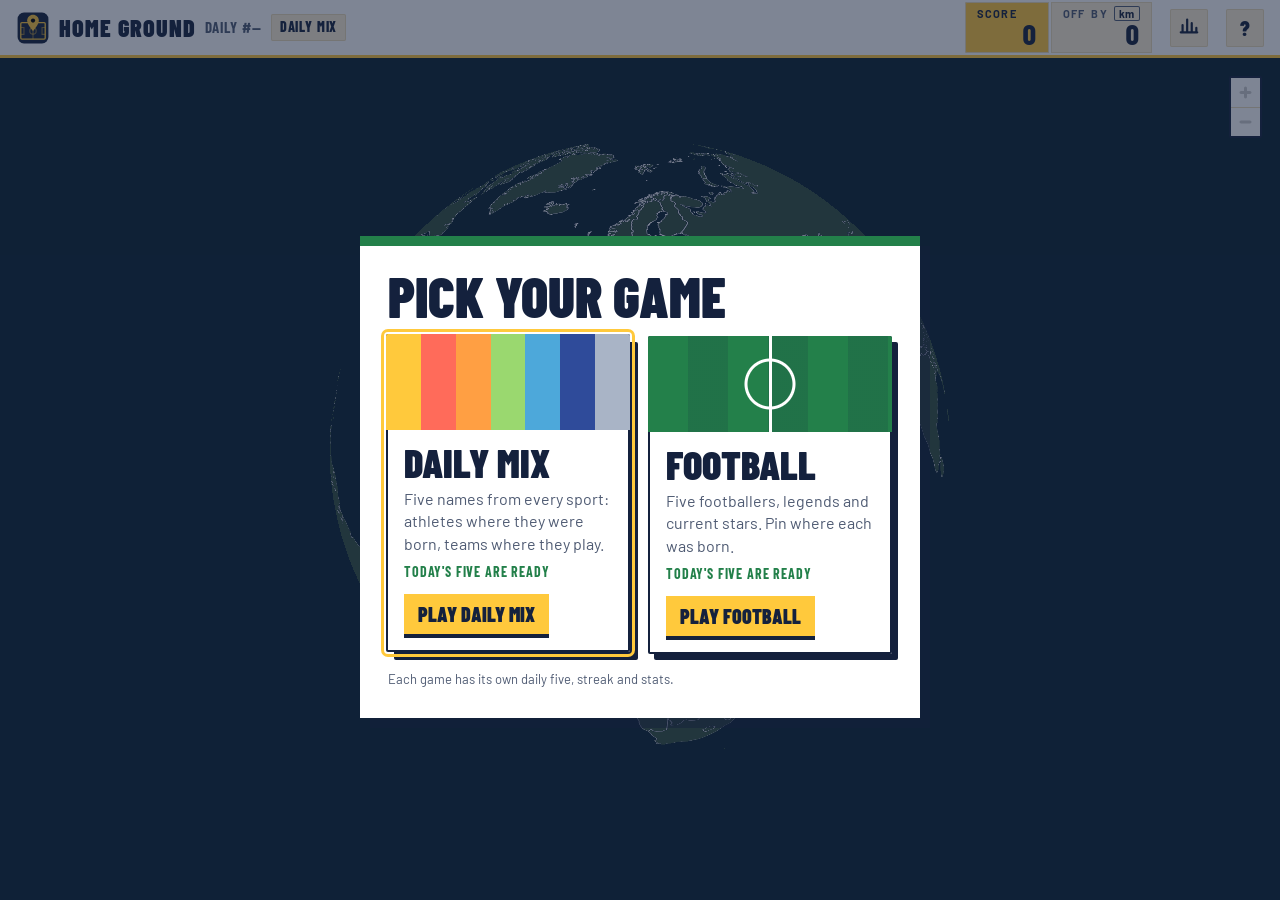
==== commit f30dcf0e: "Football Part 2: the mode A start screen with two big cards (Daily mix, Football); ?mode=football li" ====
--- a/index.html
+++ b/index.html
@@ -63,7 +63,7 @@
 </header>
 
 <!-- The question: a matchday ticket. Top-left on desktop, a bottom sheet on phones. Collapsible. -->
-<article class="ticket" id="ticket" aria-live="polite">
+<article class="ticket" id="ticket" aria-live="polite" hidden>
   <button class="collapse" id="collapseBtn" aria-expanded="true" aria-controls="ticketBody">
     <span class="sr">Hide the question</span><svg viewBox="0 0 24 24" aria-hidden="true"><path d="M6 15l6-6 6 6"/></svg>
   </button>
@@ -90,7 +90,7 @@
 <section class="dock" id="dock" aria-live="polite"></section>
 
 <!-- The rank ladder, live: right-hand side on desktop, a strip under the header on phones. Filled in by ladder.js. -->
-<aside class="ladder-live" id="ladderLive" aria-label="Rank ladder"></aside>
+<aside class="ladder-live" id="ladderLive" aria-label="Rank ladder" hidden></aside>
 
 <div class="sheet" id="sheet" hidden></div>
 <div class="toast" id="toast" hidden></div>
--- a/css/style.css
+++ b/css/style.css
@@ -406,7 +406,7 @@
   :root { --bar-h: 52px; }
   .bar { gap: 8px; }
   .wordmark, .dayno { display: none; }
-  .modechip { font-size: 12px; padding: 2px 6px 3px; }
+  .modechip { display: none; } /* no room on phones: the green strip shows Football; switch from Full time or the help */
   .brand .mark { width: 30px; height: 30px; }
   .chip { width: 26px; height: 32px; font-size: 18px; }
   .readout { min-width: 0; padding: 3px 8px 4px; }
@@ -483,6 +483,10 @@
 .level .source { margin-top: 6px; font-size: 13px; color: var(--muted); }
 .level .timeline { list-style: none; margin: 10px 0 0; padding: 0 0 0 14px; border-left: 3px solid var(--border); display: grid; gap: 4px; }
 .level .timeline b { font-family: var(--f-display); font-size: 18px; margin-right: 6px; }
+.level .timeline small { color: var(--muted); }
+.level .honours-list { margin: 10px 0 0; padding-left: 20px; display: grid; gap: 3px; }
+.level .intl { margin-top: 8px; }
+.st-mode { margin: -8px 0 0 !important; font: 800 15px var(--f-display); letter-spacing: 0.08em; text-transform: uppercase; color: var(--secondary); }
 .level .dist { margin-top: 10px; font-weight: 600; }
 
 /* ── Trading cards ─────────────────────────────────── */
